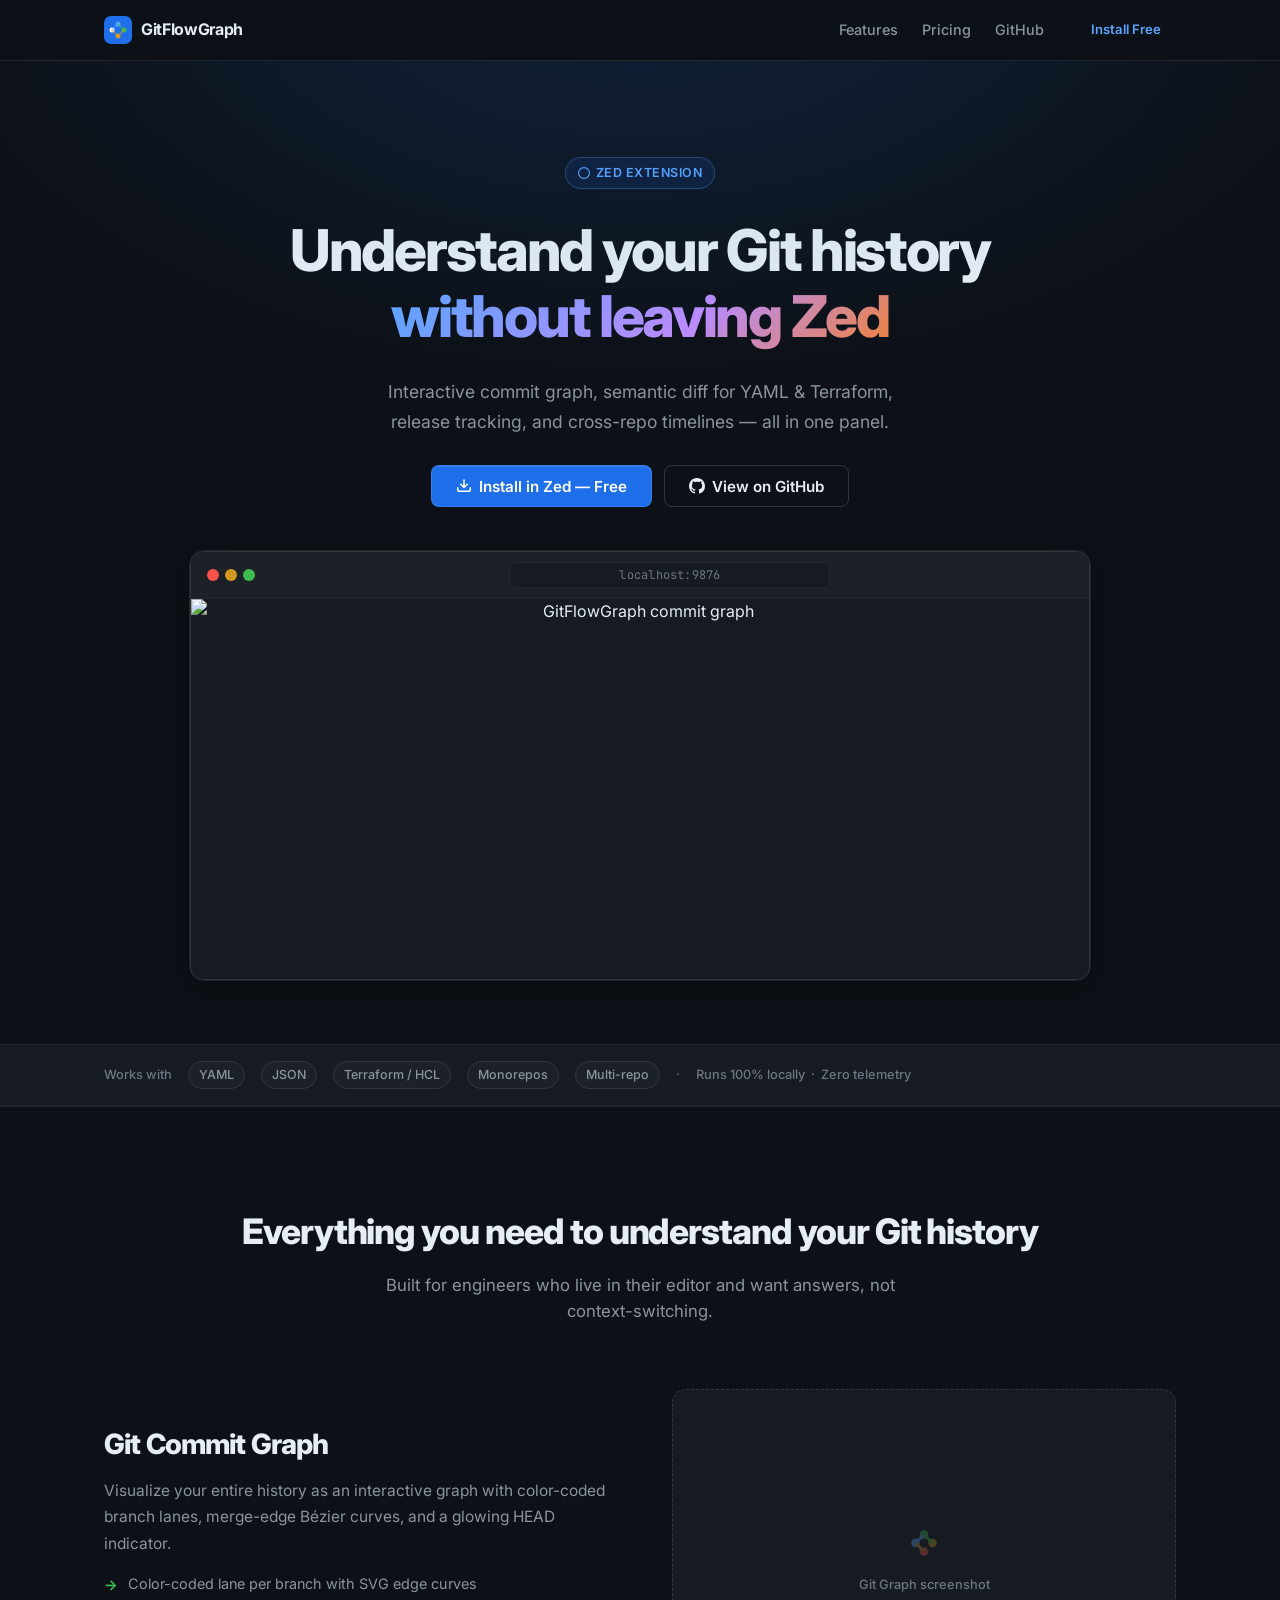
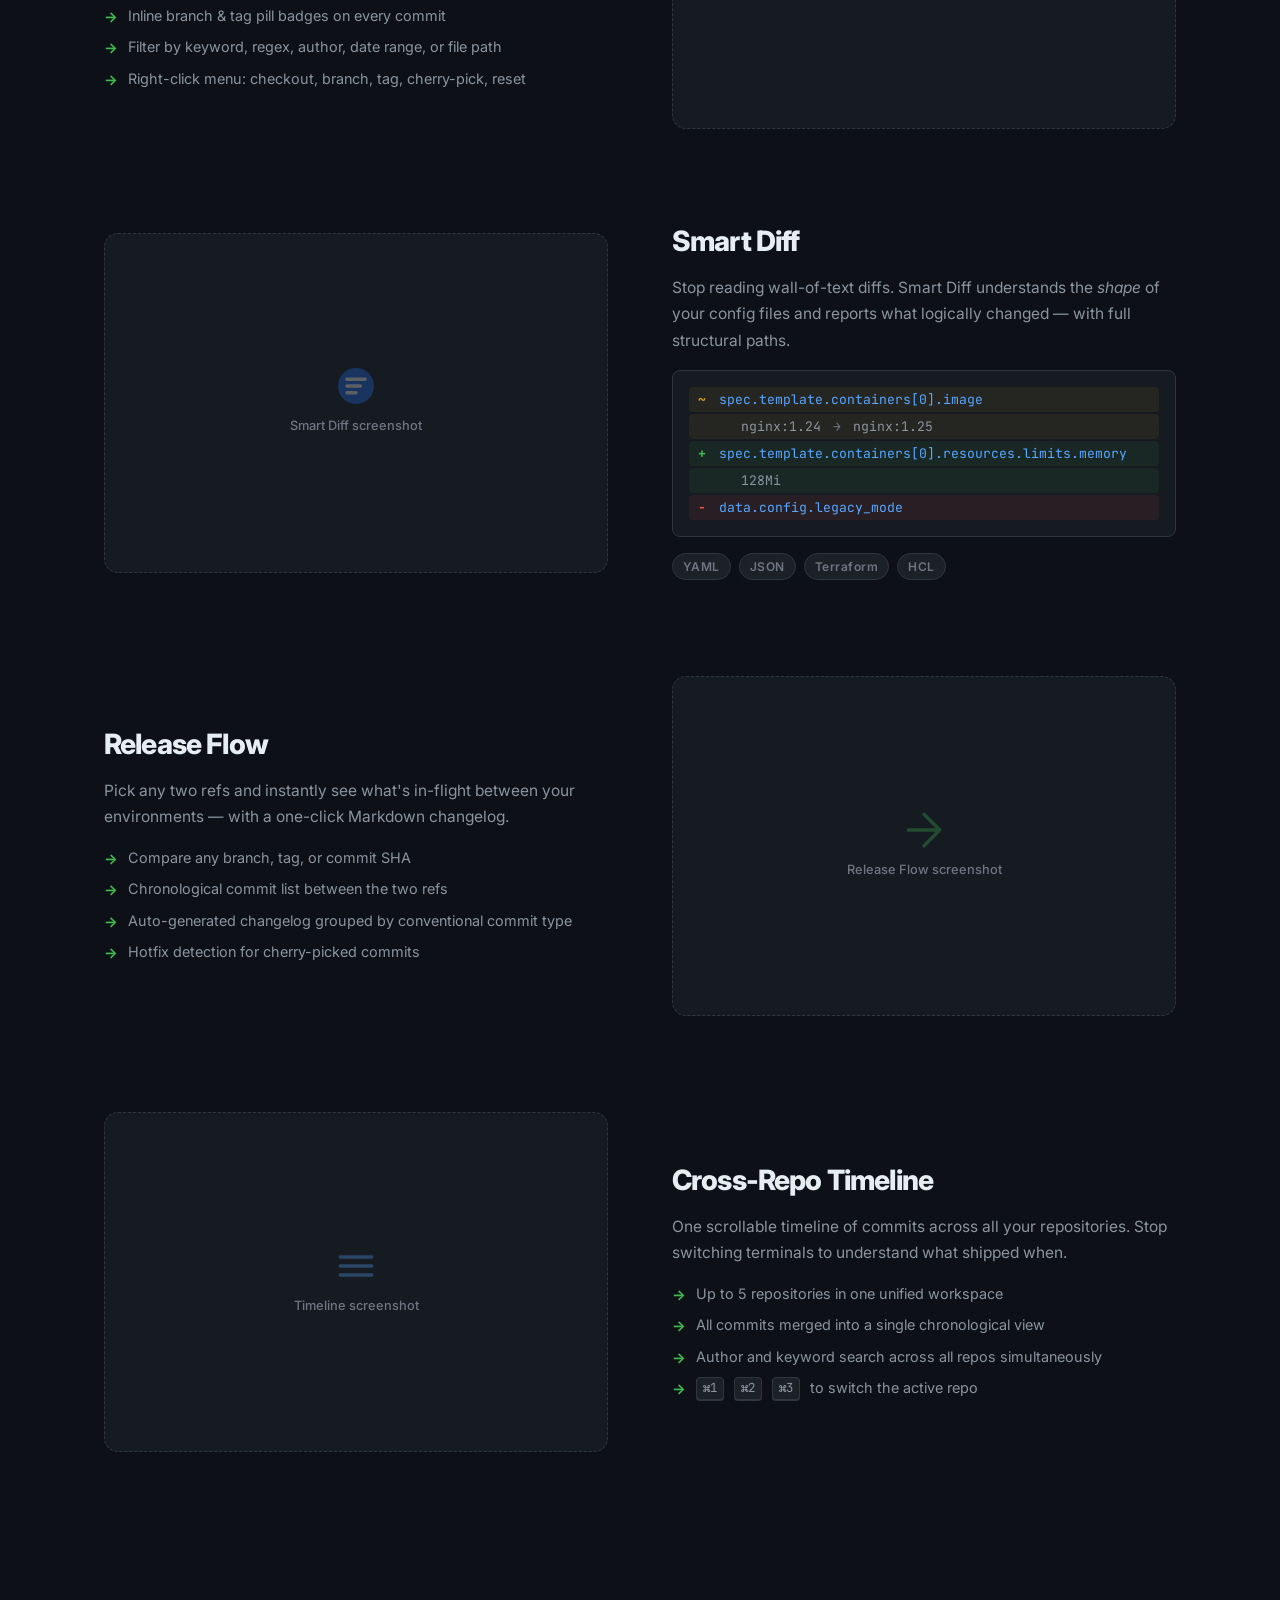
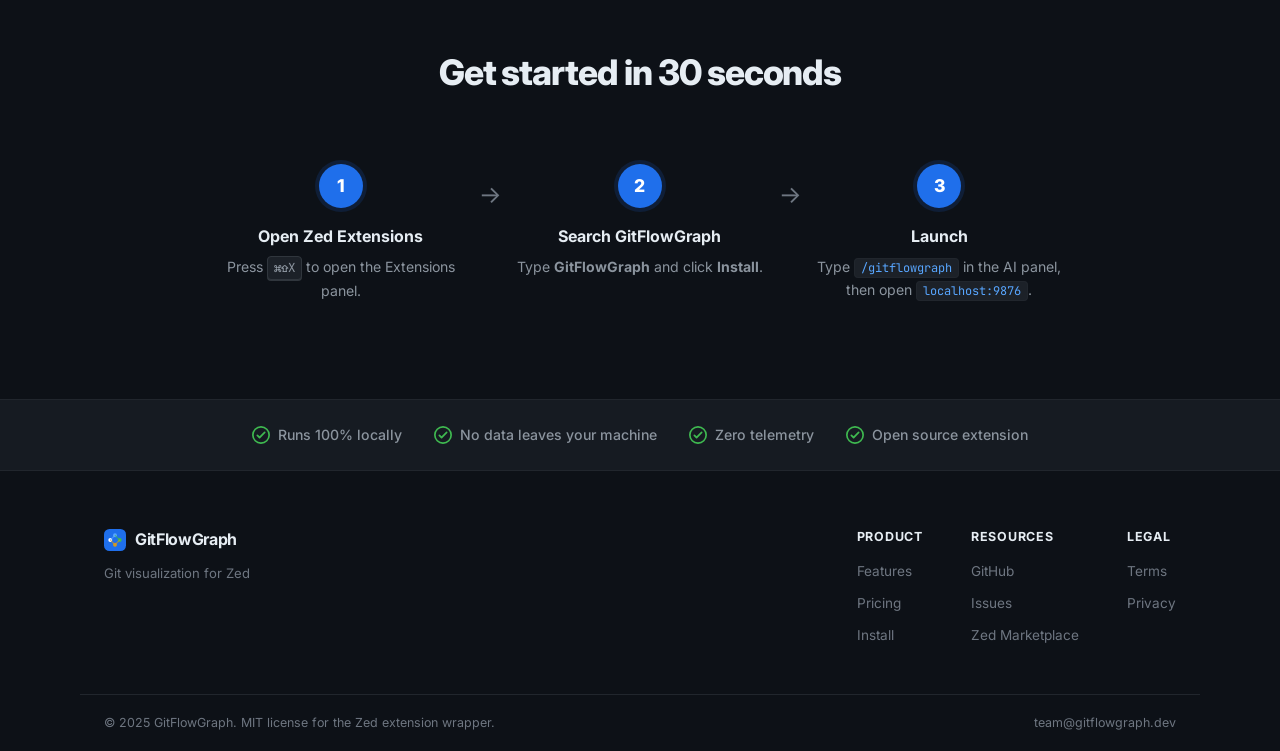
==== docs/index.html @ 9727102a "docs" ====
<!DOCTYPE html>
<html lang="en">
<head>
  <meta charset="UTF-8" />
  <meta name="viewport" content="width=device-width, initial-scale=1.0" />
  <title>GitFlowGraph — Git visualization for Zed</title>
  <meta name="description" content="Interactive Git graph, Smart Diff for YAML/JSON/Terraform, Release Flow, and Cross-Repo Timeline — all inside Zed." />
  <meta property="og:title" content="GitFlowGraph" />
  <meta property="og:description" content="The Git visualization workspace built for Zed." />
  <meta property="og:image" content="assets/og.png" />
  <link rel="icon" href="assets/favicon.svg" type="image/svg+xml" />
  <link rel="preconnect" href="https://fonts.googleapis.com" />
  <link rel="preconnect" href="https://fonts.gstatic.com" crossorigin />
  <link href="https://fonts.googleapis.com/css2?family=Inter:wght@400;500;600;700&family=JetBrains+Mono:wght@400;500&display=swap" rel="stylesheet" />
  <link rel="stylesheet" href="styles.css" />
</head>
<body>

  <!-- ── Nav ────────────────────────────────────────────────────────────── -->
  <header class="nav">
    <div class="nav-inner container">
      <a href="/" class="nav-logo">
        <svg width="28" height="28" viewBox="0 0 28 28" fill="none">
          <rect width="28" height="28" rx="7" fill="#1f6feb"/>
          <circle cx="8"  cy="14" r="2.5" fill="#fff"/>
          <circle cx="14" cy="8"  r="2.5" fill="#58a6ff"/>
          <circle cx="20" cy="14" r="2.5" fill="#3fb950"/>
          <circle cx="14" cy="20" r="2.5" fill="#d29922"/>
          <line x1="8"  y1="14" x2="14" y2="8"  stroke="#58a6ff" stroke-width="1.5" opacity="0.6"/>
          <line x1="14" y1="8"  x2="20" y2="14" stroke="#3fb950" stroke-width="1.5" opacity="0.6"/>
          <line x1="8"  y1="14" x2="14" y2="20" stroke="#d29922" stroke-width="1.5" opacity="0.6"/>
          <line x1="20" y1="14" x2="14" y2="20" stroke="#d29922" stroke-width="1.5" opacity="0.6"/>
        </svg>
        <span>GitFlowGraph</span>
      </a>
      <nav class="nav-links">
        <a href="#features">Features</a>
        <a href="pricing.html">Pricing</a>
        <a href="https://github.com/DevEloLin/GitFlowGraph" target="_blank">GitHub</a>
      </nav>
      <a href="#install" class="btn btn-sm">Install Free</a>
    </div>
  </header>

  <!-- ── Hero ─────────────────────────────────────────────────────────── -->
  <section class="hero">
    <div class="container hero-inner">
      <div class="badge">
        <svg width="12" height="12" viewBox="0 0 16 16" fill="#58a6ff"><path d="M8 0a8 8 0 1 1 0 16A8 8 0 0 1 8 0ZM1.5 8a6.5 6.5 0 1 0 13 0 6.5 6.5 0 0 0-13 0Z"/></svg>
        Zed Extension
      </div>
      <h1>
        Understand your Git history<br/>
        <span class="gradient-text">without leaving Zed</span>
      </h1>
      <p class="hero-sub">
        Interactive commit graph, semantic diff for YAML &amp; Terraform,<br class="br-lg"/>
        release tracking, and cross-repo timelines — all in one panel.
      </p>
      <div class="hero-actions">
        <a href="#install" class="btn btn-primary">
          <svg width="16" height="16" viewBox="0 0 16 16" fill="currentColor"><path d="M2.75 14A1.75 1.75 0 0 1 1 12.25v-2.5a.75.75 0 0 1 1.5 0v2.5c0 .138.112.25.25.25h10.5a.25.25 0 0 0 .25-.25v-2.5a.75.75 0 0 1 1.5 0v2.5A1.75 1.75 0 0 1 13.25 14Z"/><path d="M7.25 7.689V2a.75.75 0 0 1 1.5 0v5.689l1.97-1.97a.749.749 0 1 1 1.06 1.06l-3.25 3.25a.749.749 0 0 1-1.06 0L4.22 6.779a.749.749 0 1 1 1.06-1.06l1.97 1.97Z"/></svg>
          Install in Zed — Free
        </a>
        <a href="https://github.com/DevEloLin/GitFlowGraph" class="btn btn-ghost" target="_blank">
          <svg width="16" height="16" viewBox="0 0 16 16" fill="currentColor"><path d="M8 0C3.58 0 0 3.58 0 8c0 3.54 2.29 6.53 5.47 7.59.4.07.55-.17.55-.38 0-.19-.01-.82-.01-1.49-2.01.37-2.53-.49-2.69-.94-.09-.23-.48-.94-.82-1.13-.28-.15-.68-.52-.01-.53.63-.01 1.08.58 1.23.82.72 1.21 1.87.87 2.33.66.07-.52.28-.87.51-1.07-1.78-.2-3.64-.89-3.64-3.95 0-.87.31-1.59.82-2.15-.08-.2-.36-1.02.08-2.12 0 0 .67-.21 2.2.82.64-.18 1.32-.27 2-.27.68 0 1.36.09 2 .27 1.53-1.04 2.2-.82 2.2-.82.44 1.1.16 1.92.08 2.12.51.56.82 1.27.82 2.15 0 3.07-1.87 3.75-3.65 3.95.29.25.54.73.54 1.48 0 1.07-.01 1.93-.01 2.2 0 .21.15.46.55.38A8.013 8.013 0 0 0 16 8c0-4.42-3.58-8-8-8Z"/></svg>
          View on GitHub
        </a>
      </div>
      <div class="hero-screenshot">
        <div class="screenshot-chrome">
          <div class="chrome-dots"><span></span><span></span><span></span></div>
          <div class="chrome-bar"><span class="chrome-url">localhost:9876</span></div>
        </div>
        <img src="assets/screenshot-graph.png" alt="GitFlowGraph commit graph" class="screenshot-img" />
      </div>
    </div>
  </section>

  <!-- ── Strip ─────────────────────────────────────────────────────────── -->
  <div class="strip">
    <div class="container strip-inner">
      <span class="strip-label">Works with</span>
      <span class="pill">YAML</span>
      <span class="pill">JSON</span>
      <span class="pill">Terraform / HCL</span>
      <span class="pill">Monorepos</span>
      <span class="pill">Multi-repo</span>
      <span class="sep">·</span>
      <span class="strip-label">Runs 100% locally &nbsp;·&nbsp; Zero telemetry</span>
    </div>
  </div>

  <!-- ── Features ──────────────────────────────────────────────────────── -->
  <section class="features" id="features">
    <div class="container">
      <div class="section-header">
        <h2>Everything you need to understand your Git history</h2>
        <p>Built for engineers who live in their editor and want answers, not context-switching.</p>
      </div>

      <!-- Git Graph -->
      <div class="feature-block">
        <div class="feature-text">
          <h3>Git Commit Graph</h3>
          <p>Visualize your entire history as an interactive graph with color-coded branch lanes, merge-edge Bézier curves, and a glowing HEAD indicator.</p>
          <ul class="feature-list">
            <li>Color-coded lane per branch with SVG edge curves</li>
            <li>Inline branch &amp; tag pill badges on every commit</li>
            <li>Filter by keyword, regex, author, date range, or file path</li>
            <li>Right-click menu: checkout, branch, tag, cherry-pick, reset</li>
          </ul>
        </div>
        <div class="feature-visual placeholder">
          <img src="assets/screenshot-graph-detail.png" alt="Git Graph" onerror="this.style.display='none'" />
          <div class="placeholder-inner">
            <svg width="40" height="40" viewBox="0 0 28 28" fill="none" opacity="0.3">
              <circle cx="8"  cy="14" r="3" fill="#58a6ff"/>
              <circle cx="14" cy="8"  r="3" fill="#3fb950"/>
              <circle cx="20" cy="14" r="3" fill="#d29922"/>
              <circle cx="14" cy="20" r="3" fill="#f85149"/>
              <line x1="8" y1="14" x2="14" y2="8"  stroke="#58a6ff" stroke-width="2"/>
              <line x1="14" y1="8" x2="20" y2="14" stroke="#3fb950" stroke-width="2"/>
              <line x1="8" y1="14" x2="14" y2="20" stroke="#d29922" stroke-width="2"/>
            </svg>
            <span>Git Graph screenshot</span>
          </div>
        </div>
      </div>

      <!-- Smart Diff -->
      <div class="feature-block reverse">
        <div class="feature-text">
          <h3>Smart Diff</h3>
          <p>Stop reading wall-of-text diffs. Smart Diff understands the <em>shape</em> of your config files and reports what logically changed — with full structural paths.</p>
          <div class="code-demo">
            <div class="code-line modified"><span class="code-op mod">~</span><span class="code-path">spec.template.containers[0].image</span></div>
            <div class="code-line modified sub"><span class="code-op"></span><span class="code-val">nginx:1.24 <span class="arrow">→</span> nginx:1.25</span></div>
            <div class="code-line added"><span class="code-op add">+</span><span class="code-path">spec.template.containers[0].resources.limits.memory</span></div>
            <div class="code-line added sub"><span class="code-op"></span><span class="code-val">128Mi</span></div>
            <div class="code-line removed"><span class="code-op rem">−</span><span class="code-path">data.config.legacy_mode</span></div>
          </div>
          <div class="format-pills">
            <span>YAML</span><span>JSON</span><span>Terraform</span><span>HCL</span>
          </div>
        </div>
        <div class="feature-visual placeholder">
          <img src="assets/screenshot-smartdiff.png" alt="Smart Diff" onerror="this.style.display='none'" />
          <div class="placeholder-inner">
            <svg width="36" height="36" viewBox="0 0 16 16" fill="none" opacity="0.3">
              <path d="M8 0a8 8 0 1 1 0 16A8 8 0 0 1 8 0Z" fill="#1f6feb"/>
              <path d="M4 5h8M4 8h6M4 11h4" stroke="#fff" stroke-width="1.5" stroke-linecap="round"/>
            </svg>
            <span>Smart Diff screenshot</span>
          </div>
        </div>
      </div>

      <!-- Release Flow -->
      <div class="feature-block">
        <div class="feature-text">
          <h3>Release Flow</h3>
          <p>Pick any two refs and instantly see what's in-flight between your environments — with a one-click Markdown changelog.</p>
          <ul class="feature-list">
            <li>Compare any branch, tag, or commit SHA</li>
            <li>Chronological commit list between the two refs</li>
            <li>Auto-generated changelog grouped by conventional commit type</li>
            <li>Hotfix detection for cherry-picked commits</li>
          </ul>
        </div>
        <div class="feature-visual placeholder">
          <img src="assets/screenshot-release.png" alt="Release Flow" onerror="this.style.display='none'" />
          <div class="placeholder-inner">
            <svg width="36" height="36" viewBox="0 0 16 16" fill="none" opacity="0.3">
              <path d="M1 8h14M8 1l7 7-7 7" stroke="#3fb950" stroke-width="1.5" stroke-linecap="round" stroke-linejoin="round"/>
            </svg>
            <span>Release Flow screenshot</span>
          </div>
        </div>
      </div>

      <!-- Timeline -->
      <div class="feature-block reverse">
        <div class="feature-text">
          <h3>Cross-Repo Timeline</h3>
          <p>One scrollable timeline of commits across all your repositories. Stop switching terminals to understand what shipped when.</p>
          <ul class="feature-list">
            <li>Up to 5 repositories in one unified workspace</li>
            <li>All commits merged into a single chronological view</li>
            <li>Author and keyword search across all repos simultaneously</li>
            <li><kbd>⌘1</kbd> <kbd>⌘2</kbd> <kbd>⌘3</kbd> to switch the active repo</li>
          </ul>
        </div>
        <div class="feature-visual placeholder">
          <img src="assets/screenshot-timeline.png" alt="Cross-Repo Timeline" onerror="this.style.display='none'" />
          <div class="placeholder-inner">
            <svg width="36" height="36" viewBox="0 0 16 16" fill="none" opacity="0.3">
              <path d="M1 4h14M1 8h14M1 12h14" stroke="#58a6ff" stroke-width="1.5" stroke-linecap="round"/>
            </svg>
            <span>Timeline screenshot</span>
          </div>
        </div>
      </div>

    </div>
  </section>

  <!-- ── Install ───────────────────────────────────────────────────────── -->
  <section class="install" id="install">
    <div class="container">
      <div class="section-header">
        <h2>Get started in 30 seconds</h2>
      </div>
      <div class="install-steps">
        <div class="step">
          <div class="step-num">1</div>
          <div class="step-body">
            <h4>Open Zed Extensions</h4>
            <p>Press <kbd>⌘⇧X</kbd> to open the Extensions panel.</p>
          </div>
        </div>
        <div class="step-arrow">→</div>
        <div class="step">
          <div class="step-num">2</div>
          <div class="step-body">
            <h4>Search GitFlowGraph</h4>
            <p>Type <strong>GitFlowGraph</strong> and click <strong>Install</strong>.</p>
          </div>
        </div>
        <div class="step-arrow">→</div>
        <div class="step">
          <div class="step-num">3</div>
          <div class="step-body">
            <h4>Launch</h4>
            <p>Type <code>/gitflowgraph</code> in the AI panel, then open <code>localhost:9876</code>.</p>
          </div>
        </div>
      </div>
    </div>
  </section>

  <!-- ── Privacy ───────────────────────────────────────────────────────── -->
  <div class="privacy-strip">
    <div class="container privacy-inner">
      <div class="privacy-item">
        <svg width="18" height="18" viewBox="0 0 16 16" fill="#3fb950"><path d="M8 0a8 8 0 1 1 0 16A8 8 0 0 1 8 0ZM1.5 8a6.5 6.5 0 1 0 13 0 6.5 6.5 0 0 0-13 0Zm10.28-1.72-4.5 4.5a.75.75 0 0 1-1.06 0l-2-2a.749.749 0 1 1 1.06-1.06l1.47 1.47 3.97-3.97a.749.749 0 1 1 1.06 1.06Z"/></svg>
        Runs 100% locally
      </div>
      <div class="privacy-item">
        <svg width="18" height="18" viewBox="0 0 16 16" fill="#3fb950"><path d="M8 0a8 8 0 1 1 0 16A8 8 0 0 1 8 0ZM1.5 8a6.5 6.5 0 1 0 13 0 6.5 6.5 0 0 0-13 0Zm10.28-1.72-4.5 4.5a.75.75 0 0 1-1.06 0l-2-2a.749.749 0 1 1 1.06-1.06l1.47 1.47 3.97-3.97a.749.749 0 1 1 1.06 1.06Z"/></svg>
        No data leaves your machine
      </div>
      <div class="privacy-item">
        <svg width="18" height="18" viewBox="0 0 16 16" fill="#3fb950"><path d="M8 0a8 8 0 1 1 0 16A8 8 0 0 1 8 0ZM1.5 8a6.5 6.5 0 1 0 13 0 6.5 6.5 0 0 0-13 0Zm10.28-1.72-4.5 4.5a.75.75 0 0 1-1.06 0l-2-2a.749.749 0 1 1 1.06-1.06l1.47 1.47 3.97-3.97a.749.749 0 1 1 1.06 1.06Z"/></svg>
        Zero telemetry
      </div>
      <div class="privacy-item">
        <svg width="18" height="18" viewBox="0 0 16 16" fill="#3fb950"><path d="M8 0a8 8 0 1 1 0 16A8 8 0 0 1 8 0ZM1.5 8a6.5 6.5 0 1 0 13 0 6.5 6.5 0 0 0-13 0Zm10.28-1.72-4.5 4.5a.75.75 0 0 1-1.06 0l-2-2a.749.749 0 1 1 1.06-1.06l1.47 1.47 3.97-3.97a.749.749 0 1 1 1.06 1.06Z"/></svg>
        Open source extension
      </div>
    </div>
  </div>

  <!-- ── Footer ────────────────────────────────────────────────────────── -->
  <footer class="footer">
    <div class="container footer-inner">
      <div class="footer-brand">
        <a href="/" class="nav-logo">
          <svg width="22" height="22" viewBox="0 0 28 28" fill="none">
            <rect width="28" height="28" rx="7" fill="#1f6feb"/>
            <circle cx="8"  cy="14" r="2.5" fill="#fff"/>
            <circle cx="14" cy="8"  r="2.5" fill="#58a6ff"/>
            <circle cx="20" cy="14" r="2.5" fill="#3fb950"/>
            <circle cx="14" cy="20" r="2.5" fill="#d29922"/>
            <line x1="8"  y1="14" x2="14" y2="8"  stroke="#58a6ff" stroke-width="1.5" opacity="0.6"/>
            <line x1="14" y1="8"  x2="20" y2="14" stroke="#3fb950" stroke-width="1.5" opacity="0.6"/>
            <line x1="8"  y1="14" x2="14" y2="20" stroke="#d29922" stroke-width="1.5" opacity="0.6"/>
            <line x1="20" y1="14" x2="14" y2="20" stroke="#d29922" stroke-width="1.5" opacity="0.6"/>
          </svg>
          <span>GitFlowGraph</span>
        </a>
        <p>Git visualization for Zed</p>
      </div>
      <div class="footer-links">
        <div class="footer-col">
          <h5>Product</h5>
          <a href="#features">Features</a>
          <a href="pricing.html">Pricing</a>
          <a href="#install">Install</a>
        </div>
        <div class="footer-col">
          <h5>Resources</h5>
          <a href="https://github.com/DevEloLin/GitFlowGraph" target="_blank">GitHub</a>
          <a href="https://github.com/DevEloLin/GitFlowGraph/issues" target="_blank">Issues</a>
          <a href="https://zed.dev/extensions?q=gitflowgraph" target="_blank">Zed Marketplace</a>
        </div>
        <div class="footer-col">
          <h5>Legal</h5>
          <a href="/terms">Terms</a>
          <a href="/privacy">Privacy</a>
        </div>
      </div>
    </div>
    <div class="footer-bottom">
      <div class="container footer-bottom-inner">
        <span>© 2025 GitFlowGraph. MIT license for the Zed extension wrapper.</span>
        <span>team@gitflowgraph.dev</span>
      </div>
    </div>
  </footer>

</body>
</html>
---- docs/styles.css ----
/* ── Reset & Tokens ──────────────────────────────────────────────────────── */
*, *::before, *::after { box-sizing: border-box; margin: 0; padding: 0; }

:root {
  --bg:        #0d1117;
  --bg-2:      #161b22;
  --bg-3:      #1c2128;
  --border:    #21262d;
  --border-2:  #30363d;

  --text:      #e6edf3;
  --text-2:    #8b949e;
  --text-3:    #6e7681;

  --blue:      #58a6ff;
  --blue-dark: #1f6feb;
  --blue-bg:   rgba(31, 111, 235, 0.12);
  --green:     #3fb950;
  --green-bg:  rgba(63, 185, 80, 0.12);
  --yellow:    #d29922;
  --yellow-bg: rgba(210, 153, 34, 0.12);
  --red:       #f85149;
  --purple:    #bc8cff;

  --radius:    8px;
  --radius-lg: 14px;
  --shadow:    0 0 0 1px var(--border), 0 8px 32px rgba(0,0,0,.4);
  --shadow-sm: 0 0 0 1px var(--border);

  --font-sans: 'Inter', system-ui, -apple-system, sans-serif;
  --font-mono: 'JetBrains Mono', 'Fira Code', monospace;
}

html { scroll-behavior: smooth; font-size: 16px; }

body {
  font-family: var(--font-sans);
  background: var(--bg);
  color: var(--text);
  line-height: 1.6;
  -webkit-font-smoothing: antialiased;
}

a { color: var(--blue); text-decoration: none; }
a:hover { text-decoration: underline; }

img { display: block; max-width: 100%; }

/* ── Layout ──────────────────────────────────────────────────────────────── */
.container {
  width: 100%;
  max-width: 1120px;
  margin: 0 auto;
  padding: 0 24px;
}

/* ── Buttons ─────────────────────────────────────────────────────────────── */
.btn {
  display: inline-flex;
  align-items: center;
  gap: 7px;
  padding: 10px 20px;
  border-radius: var(--radius);
  font-family: var(--font-sans);
  font-size: 0.9rem;
  font-weight: 600;
  line-height: 1;
  cursor: pointer;
  border: 1px solid transparent;
  transition: opacity 0.15s, background 0.15s, border-color 0.15s, box-shadow 0.15s;
  white-space: nowrap;
  text-decoration: none;
}
.btn:hover { text-decoration: none; opacity: 0.88; }

.btn-sm { padding: 7px 14px; font-size: 0.82rem; }

.btn-primary {
  background: var(--blue-dark);
  color: #fff;
  border-color: rgba(255,255,255,0.1);
  box-shadow: 0 1px 0 rgba(255,255,255,.08) inset;
}
.btn-primary:hover { background: #2176c7; opacity: 1; }

.btn-ghost {
  background: transparent;
  color: var(--text);
  border-color: var(--border-2);
}
.btn-ghost:hover { background: var(--bg-2); opacity: 1; }

.btn-outline {
  background: transparent;
  color: var(--text);
  border-color: var(--border-2);
}
.btn-outline:hover { background: var(--bg-2); border-color: var(--blue); color: var(--blue); opacity: 1; }

.w-full { width: 100%; justify-content: center; }

/* ── Nav ─────────────────────────────────────────────────────────────────── */
.nav {
  position: sticky;
  top: 0;
  z-index: 100;
  background: rgba(13, 17, 23, 0.85);
  backdrop-filter: blur(16px) saturate(180%);
  -webkit-backdrop-filter: blur(16px) saturate(180%);
  border-bottom: 1px solid var(--border);
}

.nav-inner {
  display: flex;
  align-items: center;
  gap: 32px;
  height: 60px;
}

.nav-logo {
  display: flex;
  align-items: center;
  gap: 9px;
  color: var(--text);
  font-weight: 700;
  font-size: 1rem;
  letter-spacing: -0.02em;
  flex-shrink: 0;
  text-decoration: none;
}
.nav-logo svg { flex-shrink: 0; }
.nav-logo:hover { opacity: 0.85; text-decoration: none; }

.nav-links {
  display: flex;
  align-items: center;
  gap: 24px;
  margin-left: auto;
}
.nav-links a {
  color: var(--text-2);
  font-size: 0.9rem;
  font-weight: 500;
  transition: color 0.15s;
  text-decoration: none;
}
.nav-links a:hover { color: var(--text); text-decoration: none; }

/* ── Hero ────────────────────────────────────────────────────────────────── */
.hero {
  padding: 96px 0 64px;
  overflow: hidden;
  position: relative;
}
.hero::before {
  content: '';
  position: absolute;
  inset: 0;
  background: radial-gradient(ellipse 80% 60% at 50% -10%, rgba(31,111,235,.18) 0%, transparent 70%);
  pointer-events: none;
}

.hero-inner {
  display: flex;
  flex-direction: column;
  align-items: center;
  text-align: center;
  gap: 28px;
}

.badge {
  display: inline-flex;
  align-items: center;
  gap: 6px;
  background: var(--blue-bg);
  border: 1px solid rgba(88, 166, 255, 0.3);
  color: var(--blue);
  font-size: 0.78rem;
  font-weight: 600;
  letter-spacing: 0.04em;
  text-transform: uppercase;
  padding: 5px 12px;
  border-radius: 20px;
}

.hero h1 {
  font-size: clamp(2.2rem, 5vw, 3.6rem);
  font-weight: 800;
  line-height: 1.15;
  letter-spacing: -0.04em;
  color: var(--text);
}

.gradient-text {
  background: linear-gradient(135deg, var(--blue) 0%, var(--purple) 60%, #f0833a 100%);
  -webkit-background-clip: text;
  -webkit-text-fill-color: transparent;
  background-clip: text;
}

.hero-sub {
  color: var(--text-2);
  font-size: 1.1rem;
  line-height: 1.7;
  max-width: 560px;
}

.hero-actions {
  display: flex;
  align-items: center;
  gap: 12px;
  flex-wrap: wrap;
  justify-content: center;
}
.hero-actions .btn { padding: 12px 24px; font-size: 0.95rem; }

.br-lg { display: none; }
@media (min-width: 640px) { .br-lg { display: block; } }

/* ── Screenshot chrome mockup ─────────────────────────────────────────────── */
.hero-screenshot {
  width: 100%;
  max-width: 900px;
  border-radius: var(--radius-lg);
  overflow: hidden;
  box-shadow: var(--shadow);
  border: 1px solid var(--border-2);
  margin-top: 16px;
}

.screenshot-chrome {
  background: var(--bg-3);
  border-bottom: 1px solid var(--border);
  padding: 10px 16px;
  display: flex;
  align-items: center;
  gap: 12px;
}

.chrome-dots {
  display: flex;
  align-items: center;
  gap: 6px;
  flex-shrink: 0;
}
.chrome-dots span {
  width: 12px;
  height: 12px;
  border-radius: 50%;
  background: var(--border-2);
}
.chrome-dots span:nth-child(1) { background: #f85149; }
.chrome-dots span:nth-child(2) { background: #d29922; }
.chrome-dots span:nth-child(3) { background: #3fb950; }

.chrome-bar {
  flex: 1;
  background: var(--bg-2);
  border: 1px solid var(--border);
  border-radius: 6px;
  height: 26px;
  display: flex;
  align-items: center;
  justify-content: center;
  max-width: 320px;
  margin: 0 auto;
}
.chrome-url {
  font-family: var(--font-mono);
  font-size: 0.75rem;
  color: var(--text-3);
  letter-spacing: 0.02em;
}

.screenshot-img {
  width: 100%;
  background: var(--bg-2);
  min-height: 380px;
  object-fit: cover;
  object-position: top;
}

/* ── Strip ───────────────────────────────────────────────────────────────── */
.strip {
  background: var(--bg-2);
  border-top: 1px solid var(--border);
  border-bottom: 1px solid var(--border);
  padding: 16px 0;
}
.strip-inner {
  display: flex;
  align-items: center;
  flex-wrap: wrap;
  gap: 10px 16px;
}
.strip-label {
  font-size: 0.8rem;
  font-weight: 500;
  color: var(--text-3);
}
.pill {
  background: var(--bg-3);
  border: 1px solid var(--border-2);
  color: var(--text-2);
  font-size: 0.78rem;
  font-weight: 500;
  padding: 3px 10px;
  border-radius: 20px;
}
.sep {
  color: var(--text-3);
  font-size: 0.8rem;
}

/* ── Section headers ─────────────────────────────────────────────────────── */
.section-header {
  text-align: center;
  margin-bottom: 64px;
}
.section-header h2 {
  font-size: clamp(1.6rem, 3.5vw, 2.2rem);
  font-weight: 800;
  letter-spacing: -0.03em;
  color: var(--text);
  margin-bottom: 12px;
}
.section-header p {
  color: var(--text-2);
  font-size: 1.05rem;
  max-width: 520px;
  margin: 0 auto;
}

/* ── Features ────────────────────────────────────────────────────────────── */
.features {
  padding: 96px 0;
  border-top: 1px solid var(--border);
}

.feature-block {
  display: grid;
  grid-template-columns: 1fr 1fr;
  gap: 64px;
  align-items: center;
  margin-bottom: 96px;
}
.feature-block:last-child { margin-bottom: 0; }
.feature-block.reverse .feature-text { order: 2; }
.feature-block.reverse .feature-visual { order: 1; }

.feature-text {
  display: flex;
  flex-direction: column;
  gap: 16px;
}

.feature-tag {
  display: inline-flex;
  width: fit-content;
  background: var(--blue-bg);
  border: 1px solid rgba(88, 166, 255, 0.25);
  color: var(--blue);
  font-size: 0.72rem;
  font-weight: 700;
  letter-spacing: 0.06em;
  text-transform: uppercase;
  padding: 3px 10px;
  border-radius: 20px;
}
.feature-tag.pro {
  background: var(--yellow-bg);
  border-color: rgba(210, 153, 34, 0.3);
  color: var(--yellow);
}

.feature-text h3 {
  font-size: 1.75rem;
  font-weight: 800;
  letter-spacing: -0.03em;
  color: var(--text);
  line-height: 1.2;
}
.feature-text p {
  color: var(--text-2);
  font-size: 0.97rem;
  line-height: 1.7;
}

.feature-list {
  list-style: none;
  display: flex;
  flex-direction: column;
  gap: 9px;
}
.feature-list li {
  display: flex;
  align-items: flex-start;
  gap: 10px;
  color: var(--text-2);
  font-size: 0.9rem;
  line-height: 1.5;
}
.feature-list li::before {
  content: '→';
  color: var(--green);
  font-weight: 700;
  flex-shrink: 0;
  margin-top: 1px;
}

kbd {
  display: inline-flex;
  align-items: center;
  background: var(--bg-3);
  border: 1px solid var(--border-2);
  border-radius: 4px;
  font-family: var(--font-mono);
  font-size: 0.78rem;
  padding: 1px 6px;
  color: var(--text-2);
  box-shadow: 0 1px 0 var(--border-2);
}
code {
  font-family: var(--font-mono);
  font-size: 0.85em;
  background: var(--bg-3);
  border: 1px solid var(--border);
  border-radius: 4px;
  padding: 1px 6px;
  color: var(--blue);
}

/* ── Code demo ───────────────────────────────────────────────────────────── */
.code-demo {
  background: var(--bg-2);
  border: 1px solid var(--border-2);
  border-radius: var(--radius);
  padding: 16px;
  font-family: var(--font-mono);
  font-size: 0.82rem;
  display: flex;
  flex-direction: column;
  gap: 2px;
  overflow-x: auto;
}

.code-line {
  display: flex;
  align-items: baseline;
  gap: 10px;
  padding: 2px 6px;
  border-radius: 4px;
}
.code-line.modified { background: rgba(210, 153, 34, 0.08); }
.code-line.added    { background: rgba(63, 185, 80, 0.08); }
.code-line.removed  { background: rgba(248, 81, 73, 0.08); }
.code-line.sub      { padding-left: 28px; }

.code-op {
  flex-shrink: 0;
  width: 14px;
  font-weight: 700;
  text-align: center;
}
.code-op.mod { color: var(--yellow); }
.code-op.add { color: var(--green); }
.code-op.rem { color: var(--red); }

.code-path { color: var(--blue); }
.code-val  { color: var(--text-2); }

.arrow { color: var(--text-3); margin: 0 4px; }

/* ── Format pills ─────────────────────────────────────────────────────────── */
.format-pills {
  display: flex;
  gap: 8px;
  flex-wrap: wrap;
}
.format-pills span {
  background: var(--bg-3);
  border: 1px solid var(--border-2);
  color: var(--text-3);
  font-size: 0.75rem;
  font-weight: 600;
  letter-spacing: 0.04em;
  padding: 3px 10px;
  border-radius: 20px;
}

/* ── Feature visual / placeholder ─────────────────────────────────────────── */
.feature-visual {
  border-radius: var(--radius-lg);
  overflow: hidden;
  border: 1px solid var(--border-2);
}
.feature-visual img {
  width: 100%;
  object-fit: cover;
  display: block;
}
.feature-visual.placeholder {
  background: var(--bg-2);
  min-height: 340px;
  display: flex;
  align-items: center;
  justify-content: center;
  position: relative;
  border: 1px dashed var(--border-2);
}
.placeholder-inner {
  display: flex;
  flex-direction: column;
  align-items: center;
  gap: 12px;
  color: var(--text-3);
  font-size: 0.8rem;
  font-weight: 500;
}

/* ── Pricing ─────────────────────────────────────────────────────────────── */
.pricing {
  padding: 96px 0;
  background: var(--bg-2);
  border-top: 1px solid var(--border);
  border-bottom: 1px solid var(--border);
}

.pricing-eyebrow {
  display: inline-flex;
  align-items: center;
  gap: 6px;
  background: var(--blue-bg);
  border: 1px solid rgba(88, 166, 255, 0.3);
  color: var(--blue);
  font-size: 0.72rem;
  font-weight: 700;
  letter-spacing: 0.08em;
  text-transform: uppercase;
  padding: 4px 12px;
  border-radius: 20px;
  margin-bottom: 16px;
}

.plans {
  display: grid;
  grid-template-columns: 1fr 1fr;
  gap: 24px;
  max-width: 840px;
  margin: 0 auto;
}

.plan {
  background: var(--bg);
  border: 1px solid var(--border-2);
  border-radius: var(--radius-lg);
  padding: 32px;
  display: flex;
  flex-direction: column;
  gap: 24px;
  position: relative;
}

.plan-pro {
  border-color: rgba(88, 166, 255, 0.4);
  box-shadow: 0 0 0 1px rgba(88, 166, 255, 0.15), 0 12px 40px rgba(31, 111, 235, 0.12);
}

.plan-badge {
  position: absolute;
  top: -13px;
  left: 50%;
  transform: translateX(-50%);
  background: var(--blue-dark);
  color: #fff;
  font-size: 0.72rem;
  font-weight: 700;
  letter-spacing: 0.05em;
  text-transform: uppercase;
  padding: 3px 14px;
  border-radius: 20px;
  white-space: nowrap;
}

.plan-header {
  display: flex;
  flex-direction: column;
  gap: 8px;
}
.plan-header h3 {
  font-size: 1.25rem;
  font-weight: 800;
  color: var(--text);
}
.plan-price {
  display: flex;
  align-items: baseline;
  gap: 4px;
}
.price-num {
  font-size: 2.4rem;
  font-weight: 800;
  color: var(--text);
  letter-spacing: -0.04em;
}
.price-period {
  font-size: 0.9rem;
  color: var(--text-2);
  font-weight: 500;
}
.plan-header p {
  color: var(--text-2);
  font-size: 0.88rem;
}
.plan-annual {
  font-size: 0.82rem;
  color: var(--green);
}
.plan-annual strong { color: var(--green); }

.plan-features {
  list-style: none;
  display: flex;
  flex-direction: column;
  gap: 10px;
  flex: 1;
}
.plan-features li {
  display: flex;
  align-items: flex-start;
  gap: 10px;
  font-size: 0.88rem;
  color: var(--text);
  line-height: 1.5;
}
.plan-features li.dim { color: var(--text-3); }

.check { color: var(--green); font-weight: 700; flex-shrink: 0; }
.cross { color: var(--border-2); font-weight: 700; flex-shrink: 0; }
.muted { color: var(--text-3); font-size: 0.82rem; padding-left: 24px; }

.plan-note {
  text-align: center;
  color: var(--text-3);
  font-size: 0.78rem;
  margin-top: -12px;
}

/* ── Feature comparison table ────────────────────────────────────────────── */
.compare-wrap {
  margin-top: 64px;
}
.compare-title {
  font-size: 1.1rem;
  font-weight: 700;
  color: var(--text);
  margin-bottom: 20px;
  text-align: center;
  letter-spacing: -0.02em;
}

.compare-table {
  width: 100%;
  border-collapse: collapse;
  font-size: 0.875rem;
}
.compare-table th,
.compare-table td {
  padding: 11px 16px;
  text-align: left;
  border-bottom: 1px solid var(--border);
}
.compare-table thead th {
  background: var(--bg-3);
  font-weight: 700;
  font-size: 0.8rem;
  letter-spacing: 0.04em;
  text-transform: uppercase;
  color: var(--text-2);
  position: sticky;
  top: 60px;
}
.compare-table .col-free,
.compare-table .col-pro {
  text-align: center;
  width: 100px;
}
.compare-table .col-pro { color: var(--blue); }

.compare-table tbody tr:hover td { background: rgba(255,255,255,0.025); }

.compare-group td {
  background: var(--bg-3) !important;
  font-weight: 700;
  font-size: 0.75rem;
  letter-spacing: 0.06em;
  text-transform: uppercase;
  color: var(--text-2);
  padding: 8px 16px;
}
.compare-table td:first-child { color: var(--text); }

.ccheck { text-align: center; color: var(--green); font-weight: 700; }
.cdash  { text-align: center; color: var(--border-2); }
.cval   { text-align: center; color: var(--text-2); font-family: var(--font-mono); font-size: 0.82rem; }

/* ── Install ─────────────────────────────────────────────────────────────── */
.install {
  padding: 96px 0;
}

.install-steps {
  display: flex;
  align-items: flex-start;
  gap: 0;
  max-width: 860px;
  margin: 0 auto;
}

.step {
  flex: 1;
  display: flex;
  flex-direction: column;
  align-items: center;
  text-align: center;
  gap: 16px;
}

.step-num {
  width: 44px;
  height: 44px;
  border-radius: 50%;
  background: var(--blue-dark);
  color: #fff;
  font-size: 1.1rem;
  font-weight: 800;
  display: flex;
  align-items: center;
  justify-content: center;
  flex-shrink: 0;
  box-shadow: 0 0 0 4px rgba(31, 111, 235, 0.15);
}

.step-body h4 {
  font-size: 1rem;
  font-weight: 700;
  color: var(--text);
  margin-bottom: 6px;
}
.step-body p {
  color: var(--text-2);
  font-size: 0.88rem;
  line-height: 1.6;
}

.step-arrow {
  color: var(--text-3);
  font-size: 1.5rem;
  padding: 0 8px;
  margin-top: 12px;
  flex-shrink: 0;
}

/* ── Privacy strip ─────────────────────────────────────────────────────────── */
.privacy-strip {
  background: var(--bg-2);
  border-top: 1px solid var(--border);
  border-bottom: 1px solid var(--border);
  padding: 24px 0;
}
.privacy-inner {
  display: flex;
  align-items: center;
  justify-content: center;
  flex-wrap: wrap;
  gap: 32px;
}
.privacy-item {
  display: flex;
  align-items: center;
  gap: 8px;
  color: var(--text-2);
  font-size: 0.88rem;
  font-weight: 500;
}

/* ── Footer ──────────────────────────────────────────────────────────────── */
.footer {
  background: var(--bg);
  padding: 56px 0 0;
}
.footer-inner {
  display: flex;
  gap: 64px;
  padding-bottom: 48px;
  border-bottom: 1px solid var(--border);
}

.footer-brand {
  display: flex;
  flex-direction: column;
  gap: 10px;
  flex-shrink: 0;
}
.footer-brand p {
  color: var(--text-3);
  font-size: 0.82rem;
}

.footer-links {
  display: flex;
  gap: 48px;
  margin-left: auto;
}

.footer-col {
  display: flex;
  flex-direction: column;
  gap: 10px;
}
.footer-col h5 {
  font-size: 0.78rem;
  font-weight: 700;
  letter-spacing: 0.06em;
  text-transform: uppercase;
  color: var(--text);
  margin-bottom: 4px;
}
.footer-col a {
  color: var(--text-3);
  font-size: 0.85rem;
  transition: color 0.15s;
  text-decoration: none;
}
.footer-col a:hover { color: var(--text); text-decoration: none; }

.footer-bottom {
  padding: 18px 0;
}
.footer-bottom-inner {
  display: flex;
  align-items: center;
  justify-content: space-between;
  gap: 16px;
  flex-wrap: wrap;
}
.footer-bottom-inner span {
  font-size: 0.78rem;
  color: var(--text-3);
}

/* ── Responsive ──────────────────────────────────────────────────────────── */
@media (max-width: 900px) {
  .feature-block,
  .feature-block.reverse {
    grid-template-columns: 1fr;
    gap: 32px;
  }
  .feature-block.reverse .feature-text,
  .feature-block.reverse .feature-visual {
    order: unset;
  }
  .plans {
    grid-template-columns: 1fr;
    max-width: 460px;
  }
  .footer-inner {
    flex-direction: column;
    gap: 32px;
  }
  .footer-links {
    margin-left: 0;
    gap: 32px;
  }
}

@media (max-width: 640px) {
  .nav-links { display: none; }
  .hero { padding: 64px 0 48px; }
  .hero h1 { font-size: 2rem; }
  .hero-sub { font-size: 0.95rem; }
  .hero-actions .btn { width: 100%; justify-content: center; }
  .hero-actions { flex-direction: column; }
  .features { padding: 64px 0; }
  .pricing { padding: 64px 0; }
  .install { padding: 64px 0; }
  .install-steps { flex-direction: column; align-items: center; gap: 16px; }
  .step-arrow { transform: rotate(90deg); margin: -4px 0; }
  .privacy-inner { gap: 16px 24px; justify-content: flex-start; }
  .section-header { margin-bottom: 40px; }
  .footer-links { flex-wrap: wrap; }
  .footer-bottom-inner { flex-direction: column; align-items: flex-start; gap: 6px; }
  .compare-wrap { overflow-x: auto; }
  .compare-table { min-width: 520px; }
  .compare-table .col-free,
  .compare-table .col-pro { width: 72px; }
}

/* ── Scrollbar ─────────────────────────────────────────────────────────────── */
::-webkit-scrollbar { width: 8px; height: 8px; }
::-webkit-scrollbar-track { background: var(--bg-2); }
::-webkit-scrollbar-thumb { background: var(--border-2); border-radius: 4px; }
::-webkit-scrollbar-thumb:hover { background: var(--text-3); }

/* ── Selection ─────────────────────────────────────────────────────────────── */
::selection { background: rgba(88, 166, 255, 0.25); }

/* ── Pricing page — plan cards ──────────────────────────────────────────────── */
.nav-active {
  color: var(--text) !important;
  font-weight: 600;
}

.pricing-grid {
  display: grid;
  grid-template-columns: 1fr 1fr;
  gap: 24px;
  max-width: 860px;
  margin: 0 auto;
}

.plan-card {
  background: var(--bg-2);
  border: 1px solid var(--border-2);
  border-radius: var(--radius-lg);
  padding: 36px 32px 32px;
  display: flex;
  flex-direction: column;
  position: relative;
}

.plan-card.featured {
  border-color: rgba(88, 166, 255, 0.45);
  box-shadow: 0 0 0 1px rgba(88, 166, 255, 0.18), 0 16px 48px rgba(31, 111, 235, 0.14);
}

.plan-badge-top {
  position: absolute;
  top: -13px;
  left: 50%;
  transform: translateX(-50%);
  background: var(--blue);
  color: #fff;
  font-size: 0.7rem;
  font-weight: 700;
  letter-spacing: 0.06em;
  text-transform: uppercase;
  padding: 3px 14px;
  border-radius: 20px;
  white-space: nowrap;
}

.plan-name {
  font-size: 1.05rem;
  font-weight: 700;
  color: var(--text-2);
  text-transform: uppercase;
  letter-spacing: 0.08em;
  margin-bottom: 8px;
}

.price-amount {
  font-size: 2.8rem;
  font-weight: 800;
  color: var(--text);
  letter-spacing: -0.04em;
  line-height: 1;
}

.price-per {
  font-size: 1rem;
  color: var(--text-2);
  font-weight: 500;
  margin-left: 2px;
}

.plan-cycle {
  min-height: 28px;
  display: flex;
  align-items: center;
  margin: 6px 0 4px;
}

.plan-desc {
  color: var(--text-2);
  font-size: 0.88rem;
  margin-bottom: 20px;
  flex: 1;
}

.save-badge {
  background: rgba(63, 185, 80, 0.15);
  color: var(--green);
  font-size: 0.72rem;
  font-weight: 700;
  padding: 1px 7px;
  border-radius: 10px;
}

/* billing toggle */
.toggle-label {
  display: flex;
  align-items: center;
  gap: 8px;
  cursor: pointer;
  font-size: 0.82rem;
  color: var(--text-2);
  user-select: none;
}
.toggle-label input { display: none; }
.toggle-track {
  width: 34px;
  height: 18px;
  background: var(--border-2);
  border-radius: 20px;
  position: relative;
  transition: background 0.2s;
  flex-shrink: 0;
}
.toggle-label input:checked ~ .toggle-track { background: var(--blue); }
.toggle-thumb {
  position: absolute;
  top: 2px;
  left: 2px;
  width: 14px;
  height: 14px;
  background: #fff;
  border-radius: 50%;
  transition: transform 0.2s;
}
.toggle-label input:checked ~ .toggle-track .toggle-thumb { transform: translateX(16px); }

/* ── FAQ ─────────────────────────────────────────────────────────────────────── */
.faq-list {
  display: flex;
  flex-direction: column;
  gap: 0;
  border: 1px solid var(--border);
  border-radius: var(--radius-lg);
  overflow: hidden;
}

.faq-item {
  border-bottom: 1px solid var(--border);
}
.faq-item:last-child { border-bottom: none; }

.faq-item summary {
  padding: 18px 24px;
  font-weight: 600;
  font-size: 0.95rem;
  color: var(--text);
  cursor: pointer;
  list-style: none;
  display: flex;
  align-items: center;
  justify-content: space-between;
  transition: background 0.15s;
}
.faq-item summary::-webkit-details-marker { display: none; }
.faq-item summary::after {
  content: "+";
  font-size: 1.3rem;
  font-weight: 300;
  color: var(--text-2);
  transition: transform 0.2s;
  flex-shrink: 0;
  margin-left: 12px;
}
.faq-item[open] summary::after { transform: rotate(45deg); }
.faq-item summary:hover { background: var(--bg-3); }

.faq-item p {
  padding: 0 24px 20px;
  color: var(--text-2);
  font-size: 0.9rem;
  line-height: 1.7;
  margin: 0;
}
.faq-item p code {
  font-family: var(--font-mono);
  font-size: 0.85em;
  background: var(--bg-3);
  padding: 1px 6px;
  border-radius: 4px;
  color: var(--text);
}

@media (max-width: 640px) {
  .pricing-grid { grid-template-columns: 1fr; }
  .plan-card { padding: 32px 20px 24px; }
}
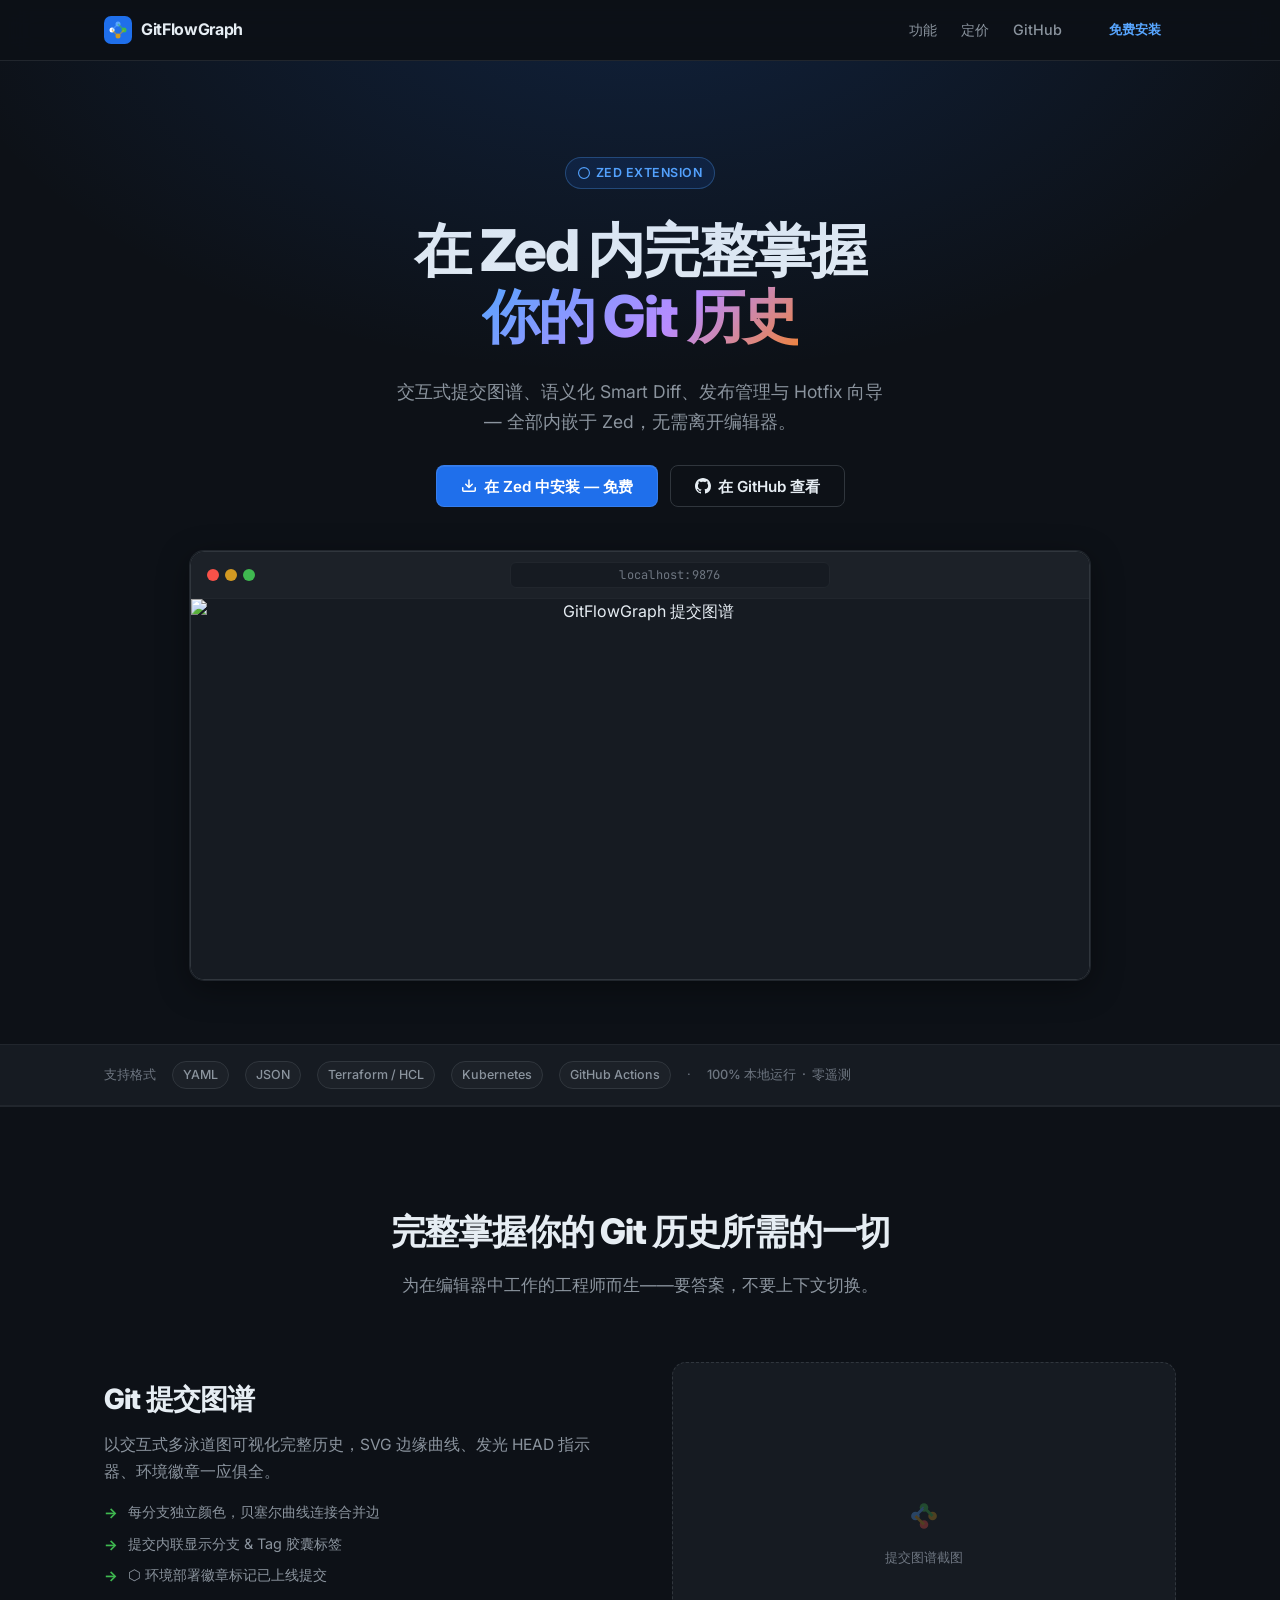
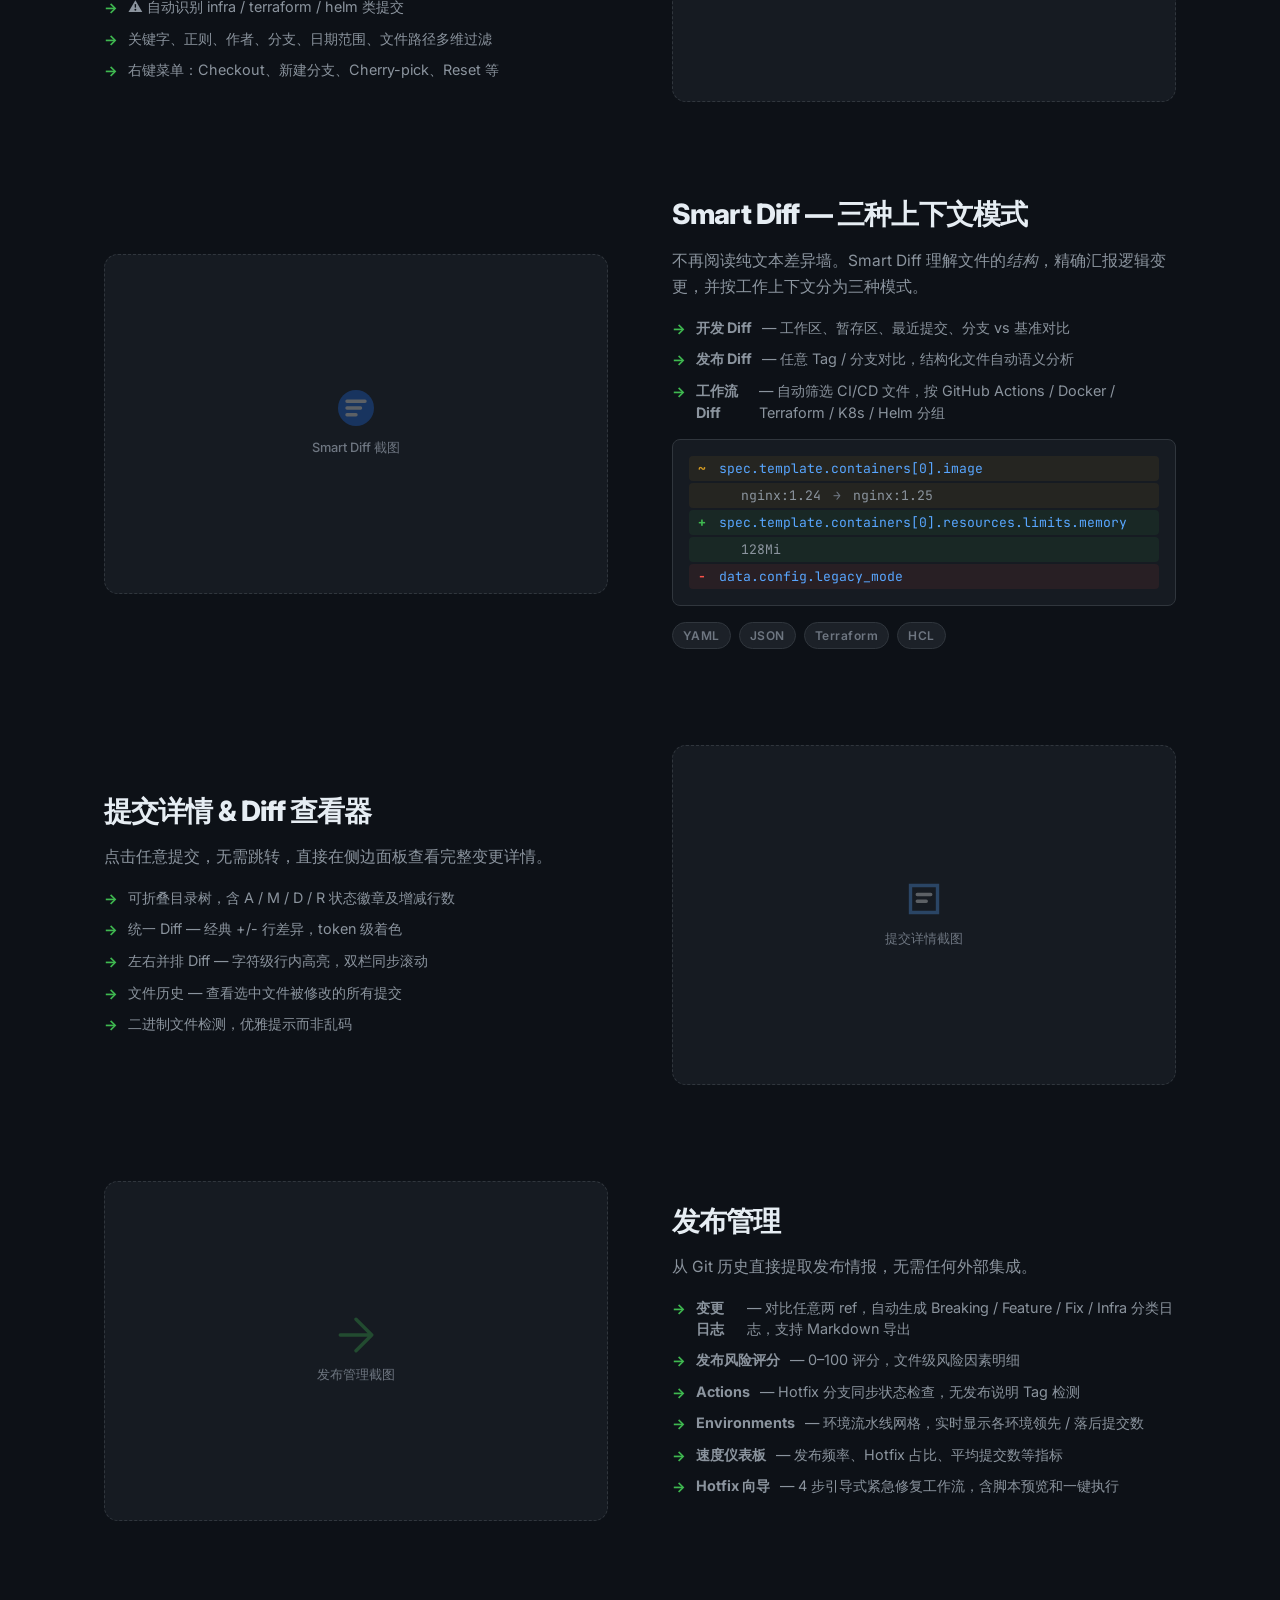
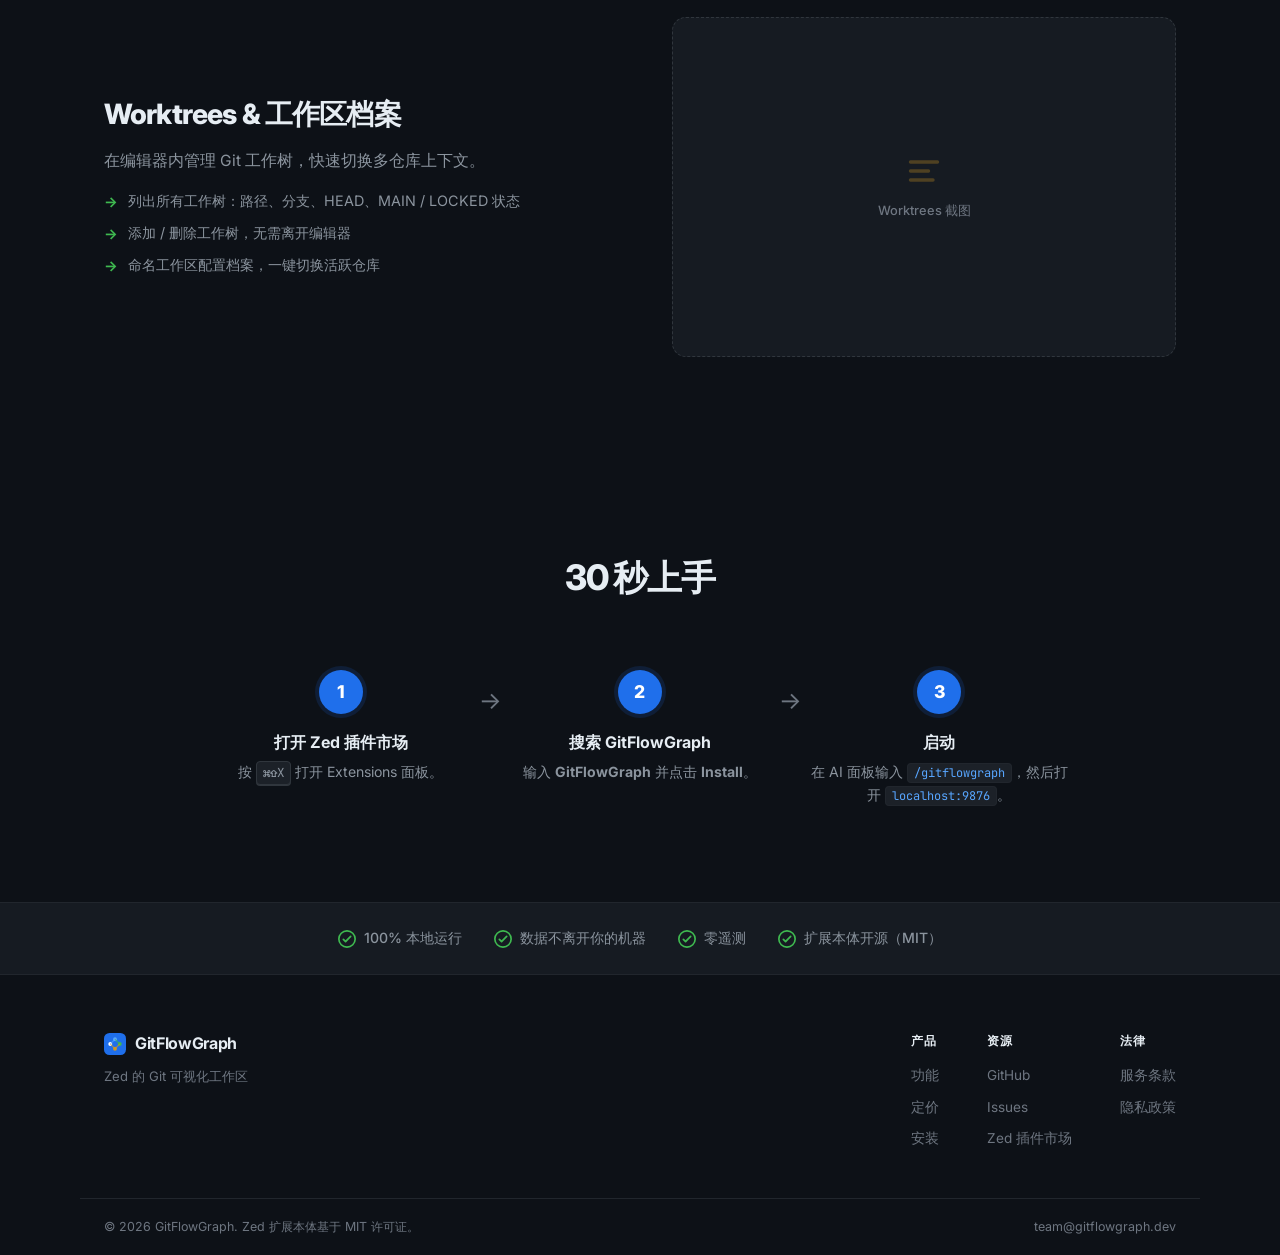
==== commit 55e184d7: "feat: index update" ====
--- a/docs/index.html
+++ b/docs/index.html
@@ -1,12 +1,12 @@
 <!DOCTYPE html>
-<html lang="en">
+<html lang="zh-CN">
 <head>
   <meta charset="UTF-8" />
   <meta name="viewport" content="width=device-width, initial-scale=1.0" />
-  <title>GitFlowGraph — Git visualization for Zed</title>
-  <meta name="description" content="Interactive Git graph, Smart Diff for YAML/JSON/Terraform, Release Flow, and Cross-Repo Timeline — all inside Zed." />
+  <title>GitFlowGraph — Zed 的 Git 可视化工作区</title>
+  <meta name="description" content="交互式提交图谱、Smart Diff（开发 / 发布 / 工作流）、发布管理、Hotfix 向导 — 全部内嵌于 Zed 编辑器。" />
   <meta property="og:title" content="GitFlowGraph" />
-  <meta property="og:description" content="The Git visualization workspace built for Zed." />
+  <meta property="og:description" content="专为 Zed 打造的 Git 可视化工作区。" />
   <meta property="og:image" content="assets/og.png" />
   <link rel="icon" href="assets/favicon.svg" type="image/svg+xml" />
   <link rel="preconnect" href="https://fonts.googleapis.com" />
@@ -34,11 +34,11 @@
         <span>GitFlowGraph</span>
       </a>
       <nav class="nav-links">
-        <a href="#features">Features</a>
-        <a href="pricing.html">Pricing</a>
+        <a href="#features">功能</a>
+        <a href="pricing.html">定价</a>
         <a href="https://github.com/DevEloLin/GitFlowGraph" target="_blank">GitHub</a>
       </nav>
-      <a href="#install" class="btn btn-sm">Install Free</a>
+      <a href="#install" class="btn btn-sm">免费安装</a>
     </div>
   </header>
 
@@ -50,21 +50,21 @@
         Zed Extension
       </div>
       <h1>
-        Understand your Git history<br/>
-        <span class="gradient-text">without leaving Zed</span>
+        在 Zed 内完整掌握<br/>
+        <span class="gradient-text">你的 Git 历史</span>
       </h1>
       <p class="hero-sub">
-        Interactive commit graph, semantic diff for YAML &amp; Terraform,<br class="br-lg"/>
-        release tracking, and cross-repo timelines — all in one panel.
+        交互式提交图谱、语义化 Smart Diff、发布管理与 Hotfix 向导<br class="br-lg"/>
+        — 全部内嵌于 Zed，无需离开编辑器。
       </p>
       <div class="hero-actions">
         <a href="#install" class="btn btn-primary">
           <svg width="16" height="16" viewBox="0 0 16 16" fill="currentColor"><path d="M2.75 14A1.75 1.75 0 0 1 1 12.25v-2.5a.75.75 0 0 1 1.5 0v2.5c0 .138.112.25.25.25h10.5a.25.25 0 0 0 .25-.25v-2.5a.75.75 0 0 1 1.5 0v2.5A1.75 1.75 0 0 1 13.25 14Z"/><path d="M7.25 7.689V2a.75.75 0 0 1 1.5 0v5.689l1.97-1.97a.749.749 0 1 1 1.06 1.06l-3.25 3.25a.749.749 0 0 1-1.06 0L4.22 6.779a.749.749 0 1 1 1.06-1.06l1.97 1.97Z"/></svg>
-          Install in Zed — Free
+          在 Zed 中安装 — 免费
         </a>
         <a href="https://github.com/DevEloLin/GitFlowGraph" class="btn btn-ghost" target="_blank">
           <svg width="16" height="16" viewBox="0 0 16 16" fill="currentColor"><path d="M8 0C3.58 0 0 3.58 0 8c0 3.54 2.29 6.53 5.47 7.59.4.07.55-.17.55-.38 0-.19-.01-.82-.01-1.49-2.01.37-2.53-.49-2.69-.94-.09-.23-.48-.94-.82-1.13-.28-.15-.68-.52-.01-.53.63-.01 1.08.58 1.23.82.72 1.21 1.87.87 2.33.66.07-.52.28-.87.51-1.07-1.78-.2-3.64-.89-3.64-3.95 0-.87.31-1.59.82-2.15-.08-.2-.36-1.02.08-2.12 0 0 .67-.21 2.2.82.64-.18 1.32-.27 2-.27.68 0 1.36.09 2 .27 1.53-1.04 2.2-.82 2.2-.82.44 1.1.16 1.92.08 2.12.51.56.82 1.27.82 2.15 0 3.07-1.87 3.75-3.65 3.95.29.25.54.73.54 1.48 0 1.07-.01 1.93-.01 2.2 0 .21.15.46.55.38A8.013 8.013 0 0 0 16 8c0-4.42-3.58-8-8-8Z"/></svg>
-          View on GitHub
+          在 GitHub 查看
         </a>
       </div>
       <div class="hero-screenshot">
@@ -72,7 +72,7 @@
           <div class="chrome-dots"><span></span><span></span><span></span></div>
           <div class="chrome-bar"><span class="chrome-url">localhost:9876</span></div>
         </div>
-        <img src="assets/screenshot-graph.png" alt="GitFlowGraph commit graph" class="screenshot-img" />
+        <img src="assets/screenshot-graph.png" alt="GitFlowGraph 提交图谱" class="screenshot-img" />
       </div>
     </div>
   </section>
@@ -80,14 +80,14 @@
   <!-- ── Strip ─────────────────────────────────────────────────────────── -->
   <div class="strip">
     <div class="container strip-inner">
-      <span class="strip-label">Works with</span>
+      <span class="strip-label">支持格式</span>
       <span class="pill">YAML</span>
       <span class="pill">JSON</span>
       <span class="pill">Terraform / HCL</span>
-      <span class="pill">Monorepos</span>
-      <span class="pill">Multi-repo</span>
+      <span class="pill">Kubernetes</span>
+      <span class="pill">GitHub Actions</span>
       <span class="sep">·</span>
-      <span class="strip-label">Runs 100% locally &nbsp;·&nbsp; Zero telemetry</span>
+      <span class="strip-label">100% 本地运行 &nbsp;·&nbsp; 零遥测</span>
     </div>
   </div>
 
@@ -95,20 +95,22 @@
   <section class="features" id="features">
     <div class="container">
       <div class="section-header">
-        <h2>Everything you need to understand your Git history</h2>
-        <p>Built for engineers who live in their editor and want answers, not context-switching.</p>
+        <h2>完整掌握你的 Git 历史所需的一切</h2>
+        <p>为在编辑器中工作的工程师而生——要答案，不要上下文切换。</p>
       </div>
 
       <!-- Git Graph -->
       <div class="feature-block">
         <div class="feature-text">
-          <h3>Git Commit Graph</h3>
-          <p>Visualize your entire history as an interactive graph with color-coded branch lanes, merge-edge Bézier curves, and a glowing HEAD indicator.</p>
-          <ul class="feature-list">
-            <li>Color-coded lane per branch with SVG edge curves</li>
-            <li>Inline branch &amp; tag pill badges on every commit</li>
-            <li>Filter by keyword, regex, author, date range, or file path</li>
-            <li>Right-click menu: checkout, branch, tag, cherry-pick, reset</li>
+          <h3>Git 提交图谱</h3>
+          <p>以交互式多泳道图可视化完整历史，SVG 边缘曲线、发光 HEAD 指示器、环境徽章一应俱全。</p>
+          <ul class="feature-list">
+            <li>每分支独立颜色，贝塞尔曲线连接合并边</li>
+            <li>提交内联显示分支 &amp; Tag 胶囊标签</li>
+            <li>⬡ 环境部署徽章标记已上线提交</li>
+            <li>⚠️ 自动识别 infra / terraform / helm 类提交</li>
+            <li>关键字、正则、作者、分支、日期范围、文件路径多维过滤</li>
+            <li>右键菜单：Checkout、新建分支、Cherry-pick、Reset 等</li>
           </ul>
         </div>
         <div class="feature-visual placeholder">
@@ -123,7 +125,7 @@
               <line x1="14" y1="8" x2="20" y2="14" stroke="#3fb950" stroke-width="2"/>
               <line x1="8" y1="14" x2="14" y2="20" stroke="#d29922" stroke-width="2"/>
             </svg>
-            <span>Git Graph screenshot</span>
+            <span>提交图谱截图</span>
           </div>
         </div>
       </div>
@@ -131,8 +133,13 @@
       <!-- Smart Diff -->
       <div class="feature-block reverse">
         <div class="feature-text">
-          <h3>Smart Diff</h3>
-          <p>Stop reading wall-of-text diffs. Smart Diff understands the <em>shape</em> of your config files and reports what logically changed — with full structural paths.</p>
+          <h3>Smart Diff — 三种上下文模式</h3>
+          <p>不再阅读纯文本差异墙。Smart Diff 理解文件的<em>结构</em>，精确汇报逻辑变更，并按工作上下文分为三种模式。</p>
+          <ul class="feature-list">
+            <li><strong>开发 Diff</strong> — 工作区、暂存区、最近提交、分支 vs 基准对比</li>
+            <li><strong>发布 Diff</strong> — 任意 Tag / 分支对比，结构化文件自动语义分析</li>
+            <li><strong>工作流 Diff</strong> — 自动筛选 CI/CD 文件，按 GitHub Actions / Docker / Terraform / K8s / Helm 分组</li>
+          </ul>
           <div class="code-demo">
             <div class="code-line modified"><span class="code-op mod">~</span><span class="code-path">spec.template.containers[0].image</span></div>
             <div class="code-line modified sub"><span class="code-op"></span><span class="code-val">nginx:1.24 <span class="arrow">→</span> nginx:1.25</span></div>
@@ -151,53 +158,79 @@
               <path d="M8 0a8 8 0 1 1 0 16A8 8 0 0 1 8 0Z" fill="#1f6feb"/>
               <path d="M4 5h8M4 8h6M4 11h4" stroke="#fff" stroke-width="1.5" stroke-linecap="round"/>
             </svg>
-            <span>Smart Diff screenshot</span>
-          </div>
-        </div>
-      </div>
-
-      <!-- Release Flow -->
+            <span>Smart Diff 截图</span>
+          </div>
+        </div>
+      </div>
+
+      <!-- Commit Detail -->
       <div class="feature-block">
         <div class="feature-text">
-          <h3>Release Flow</h3>
-          <p>Pick any two refs and instantly see what's in-flight between your environments — with a one-click Markdown changelog.</p>
-          <ul class="feature-list">
-            <li>Compare any branch, tag, or commit SHA</li>
-            <li>Chronological commit list between the two refs</li>
-            <li>Auto-generated changelog grouped by conventional commit type</li>
-            <li>Hotfix detection for cherry-picked commits</li>
-          </ul>
-        </div>
-        <div class="feature-visual placeholder">
-          <img src="assets/screenshot-release.png" alt="Release Flow" onerror="this.style.display='none'" />
+          <h3>提交详情 &amp; Diff 查看器</h3>
+          <p>点击任意提交，无需跳转，直接在侧边面板查看完整变更详情。</p>
+          <ul class="feature-list">
+            <li>可折叠目录树，含 A / M / D / R 状态徽章及增减行数</li>
+            <li>统一 Diff — 经典 +/- 行差异，token 级着色</li>
+            <li>左右并排 Diff — 字符级行内高亮，双栏同步滚动</li>
+            <li>文件历史 — 查看选中文件被修改的所有提交</li>
+            <li>二进制文件检测，优雅提示而非乱码</li>
+          </ul>
+        </div>
+        <div class="feature-visual placeholder">
+          <img src="assets/screenshot-diff.png" alt="提交详情" onerror="this.style.display='none'" />
+          <div class="placeholder-inner">
+            <svg width="36" height="36" viewBox="0 0 16 16" fill="none" opacity="0.3">
+              <path d="M2 2h12v12H2z" stroke="#58a6ff" stroke-width="1.5"/>
+              <path d="M5 6h6M5 9h4" stroke="#fff" stroke-width="1.5" stroke-linecap="round"/>
+            </svg>
+            <span>提交详情截图</span>
+          </div>
+        </div>
+      </div>
+
+      <!-- Release -->
+      <div class="feature-block reverse">
+        <div class="feature-text">
+          <h3>发布管理</h3>
+          <p>从 Git 历史直接提取发布情报，无需任何外部集成。</p>
+          <ul class="feature-list">
+            <li><strong>变更日志</strong> — 对比任意两 ref，自动生成 Breaking / Feature / Fix / Infra 分类日志，支持 Markdown 导出</li>
+            <li><strong>发布风险评分</strong> — 0–100 评分，文件级风险因素明细</li>
+            <li><strong>Actions</strong> — Hotfix 分支同步状态检查，无发布说明 Tag 检测</li>
+            <li><strong>Environments</strong> — 环境流水线网格，实时显示各环境领先 / 落后提交数</li>
+            <li><strong>速度仪表板</strong> — 发布频率、Hotfix 占比、平均提交数等指标</li>
+            <li><strong>Hotfix 向导</strong> — 4 步引导式紧急修复工作流，含脚本预览和一键执行</li>
+          </ul>
+        </div>
+        <div class="feature-visual placeholder">
+          <img src="assets/screenshot-release.png" alt="发布管理" onerror="this.style.display='none'" />
           <div class="placeholder-inner">
             <svg width="36" height="36" viewBox="0 0 16 16" fill="none" opacity="0.3">
               <path d="M1 8h14M8 1l7 7-7 7" stroke="#3fb950" stroke-width="1.5" stroke-linecap="round" stroke-linejoin="round"/>
             </svg>
-            <span>Release Flow screenshot</span>
-          </div>
-        </div>
-      </div>
-
-      <!-- Timeline -->
-      <div class="feature-block reverse">
-        <div class="feature-text">
-          <h3>Cross-Repo Timeline</h3>
-          <p>One scrollable timeline of commits across all your repositories. Stop switching terminals to understand what shipped when.</p>
-          <ul class="feature-list">
-            <li>Up to 5 repositories in one unified workspace</li>
-            <li>All commits merged into a single chronological view</li>
-            <li>Author and keyword search across all repos simultaneously</li>
-            <li><kbd>⌘1</kbd> <kbd>⌘2</kbd> <kbd>⌘3</kbd> to switch the active repo</li>
-          </ul>
-        </div>
-        <div class="feature-visual placeholder">
-          <img src="assets/screenshot-timeline.png" alt="Cross-Repo Timeline" onerror="this.style.display='none'" />
+            <span>发布管理截图</span>
+          </div>
+        </div>
+      </div>
+
+      <!-- Worktrees -->
+      <div class="feature-block">
+        <div class="feature-text">
+          <h3>Worktrees &amp; 工作区档案</h3>
+          <p>在编辑器内管理 Git 工作树，快速切换多仓库上下文。</p>
+          <ul class="feature-list">
+            <li>列出所有工作树：路径、分支、HEAD、MAIN / LOCKED 状态</li>
+            <li>添加 / 删除工作树，无需离开编辑器</li>
+            <li>命名工作区配置档案，一键切换活跃仓库</li>
+          </ul>
+        </div>
+        <div class="feature-visual placeholder">
+          <img src="assets/screenshot-worktrees.png" alt="Worktrees" onerror="this.style.display='none'" />
           <div class="placeholder-inner">
             <svg width="36" height="36" viewBox="0 0 16 16" fill="none" opacity="0.3">
-              <path d="M1 4h14M1 8h14M1 12h14" stroke="#58a6ff" stroke-width="1.5" stroke-linecap="round"/>
-            </svg>
-            <span>Timeline screenshot</span>
+              <path d="M2 4h12M2 8h8M2 12h10" stroke="#d29922" stroke-width="1.5" stroke-linecap="round"/>
+            </svg>
+            <span>Worktrees 截图</span>
           </div>
         </div>
       </div>
@@ -209,30 +242,30 @@
   <section class="install" id="install">
     <div class="container">
       <div class="section-header">
-        <h2>Get started in 30 seconds</h2>
+        <h2>30 秒上手</h2>
       </div>
       <div class="install-steps">
         <div class="step">
           <div class="step-num">1</div>
           <div class="step-body">
-            <h4>Open Zed Extensions</h4>
-            <p>Press <kbd>⌘⇧X</kbd> to open the Extensions panel.</p>
+            <h4>打开 Zed 插件市场</h4>
+            <p>按 <kbd>⌘⇧X</kbd> 打开 Extensions 面板。</p>
           </div>
         </div>
         <div class="step-arrow">→</div>
         <div class="step">
           <div class="step-num">2</div>
           <div class="step-body">
-            <h4>Search GitFlowGraph</h4>
-            <p>Type <strong>GitFlowGraph</strong> and click <strong>Install</strong>.</p>
+            <h4>搜索 GitFlowGraph</h4>
+            <p>输入 <strong>GitFlowGraph</strong> 并点击 <strong>Install</strong>。</p>
           </div>
         </div>
         <div class="step-arrow">→</div>
         <div class="step">
           <div class="step-num">3</div>
           <div class="step-body">
-            <h4>Launch</h4>
-            <p>Type <code>/gitflowgraph</code> in the AI panel, then open <code>localhost:9876</code>.</p>
+            <h4>启动</h4>
+            <p>在 AI 面板输入 <code>/gitflowgraph</code>，然后打开 <code>localhost:9876</code>。</p>
           </div>
         </div>
       </div>
@@ -244,19 +277,19 @@
     <div class="container privacy-inner">
       <div class="privacy-item">
         <svg width="18" height="18" viewBox="0 0 16 16" fill="#3fb950"><path d="M8 0a8 8 0 1 1 0 16A8 8 0 0 1 8 0ZM1.5 8a6.5 6.5 0 1 0 13 0 6.5 6.5 0 0 0-13 0Zm10.28-1.72-4.5 4.5a.75.75 0 0 1-1.06 0l-2-2a.749.749 0 1 1 1.06-1.06l1.47 1.47 3.97-3.97a.749.749 0 1 1 1.06 1.06Z"/></svg>
-        Runs 100% locally
+        100% 本地运行
       </div>
       <div class="privacy-item">
         <svg width="18" height="18" viewBox="0 0 16 16" fill="#3fb950"><path d="M8 0a8 8 0 1 1 0 16A8 8 0 0 1 8 0ZM1.5 8a6.5 6.5 0 1 0 13 0 6.5 6.5 0 0 0-13 0Zm10.28-1.72-4.5 4.5a.75.75 0 0 1-1.06 0l-2-2a.749.749 0 1 1 1.06-1.06l1.47 1.47 3.97-3.97a.749.749 0 1 1 1.06 1.06Z"/></svg>
-        No data leaves your machine
+        数据不离开你的机器
       </div>
       <div class="privacy-item">
         <svg width="18" height="18" viewBox="0 0 16 16" fill="#3fb950"><path d="M8 0a8 8 0 1 1 0 16A8 8 0 0 1 8 0ZM1.5 8a6.5 6.5 0 1 0 13 0 6.5 6.5 0 0 0-13 0Zm10.28-1.72-4.5 4.5a.75.75 0 0 1-1.06 0l-2-2a.749.749 0 1 1 1.06-1.06l1.47 1.47 3.97-3.97a.749.749 0 1 1 1.06 1.06Z"/></svg>
-        Zero telemetry
+        零遥测
       </div>
       <div class="privacy-item">
         <svg width="18" height="18" viewBox="0 0 16 16" fill="#3fb950"><path d="M8 0a8 8 0 1 1 0 16A8 8 0 0 1 8 0ZM1.5 8a6.5 6.5 0 1 0 13 0 6.5 6.5 0 0 0-13 0Zm10.28-1.72-4.5 4.5a.75.75 0 0 1-1.06 0l-2-2a.749.749 0 1 1 1.06-1.06l1.47 1.47 3.97-3.97a.749.749 0 1 1 1.06 1.06Z"/></svg>
-        Open source extension
+        扩展本体开源（MIT）
       </div>
     </div>
   </div>
@@ -279,31 +312,31 @@
           </svg>
           <span>GitFlowGraph</span>
         </a>
-        <p>Git visualization for Zed</p>
+        <p>Zed 的 Git 可视化工作区</p>
       </div>
       <div class="footer-links">
         <div class="footer-col">
-          <h5>Product</h5>
-          <a href="#features">Features</a>
-          <a href="pricing.html">Pricing</a>
-          <a href="#install">Install</a>
+          <h5>产品</h5>
+          <a href="#features">功能</a>
+          <a href="pricing.html">定价</a>
+          <a href="#install">安装</a>
         </div>
         <div class="footer-col">
-          <h5>Resources</h5>
+          <h5>资源</h5>
           <a href="https://github.com/DevEloLin/GitFlowGraph" target="_blank">GitHub</a>
           <a href="https://github.com/DevEloLin/GitFlowGraph/issues" target="_blank">Issues</a>
-          <a href="https://zed.dev/extensions?q=gitflowgraph" target="_blank">Zed Marketplace</a>
+          <a href="https://zed.dev/extensions?q=gitflowgraph" target="_blank">Zed 插件市场</a>
         </div>
         <div class="footer-col">
-          <h5>Legal</h5>
-          <a href="/terms">Terms</a>
-          <a href="/privacy">Privacy</a>
+          <h5>法律</h5>
+          <a href="/terms">服务条款</a>
+          <a href="/privacy">隐私政策</a>
         </div>
       </div>
     </div>
     <div class="footer-bottom">
       <div class="container footer-bottom-inner">
-        <span>© 2025 GitFlowGraph. MIT license for the Zed extension wrapper.</span>
+        <span>© 2026 GitFlowGraph. Zed 扩展本体基于 MIT 许可证。</span>
         <span>team@gitflowgraph.dev</span>
       </div>
     </div>
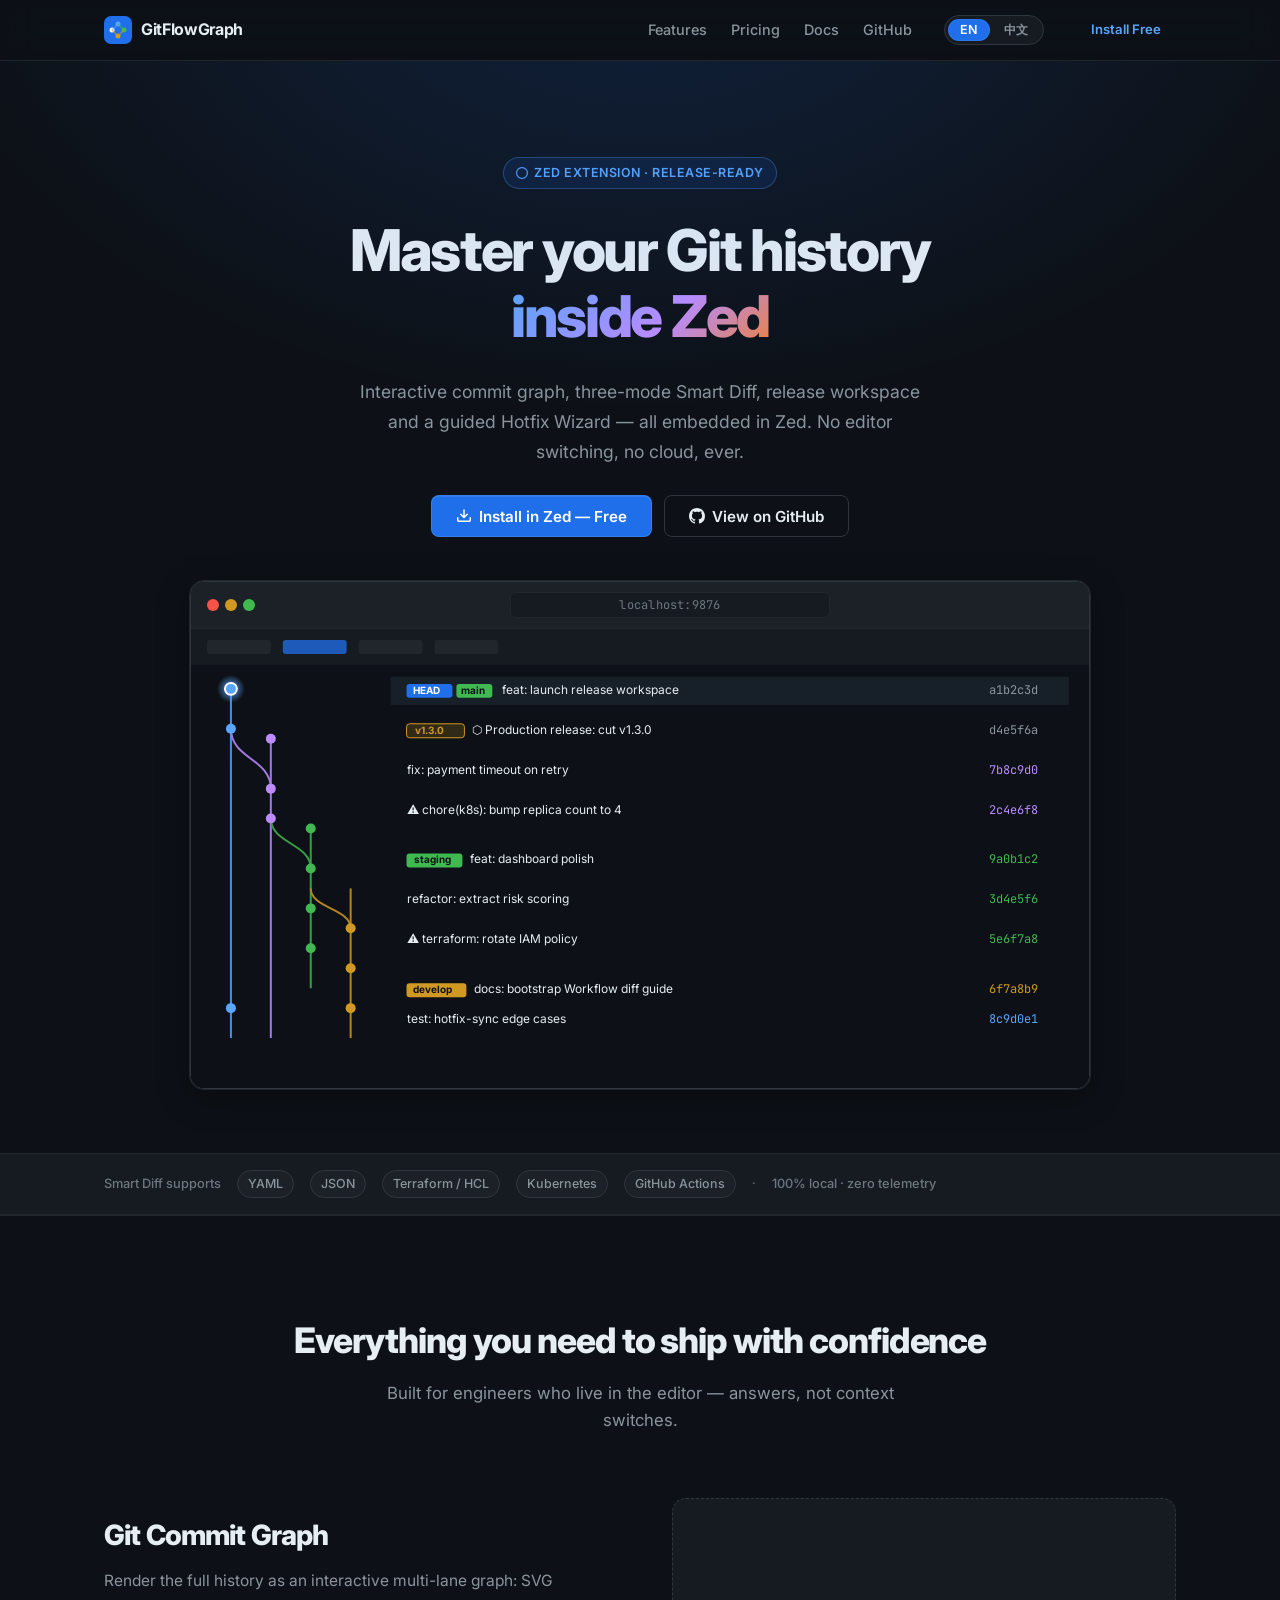
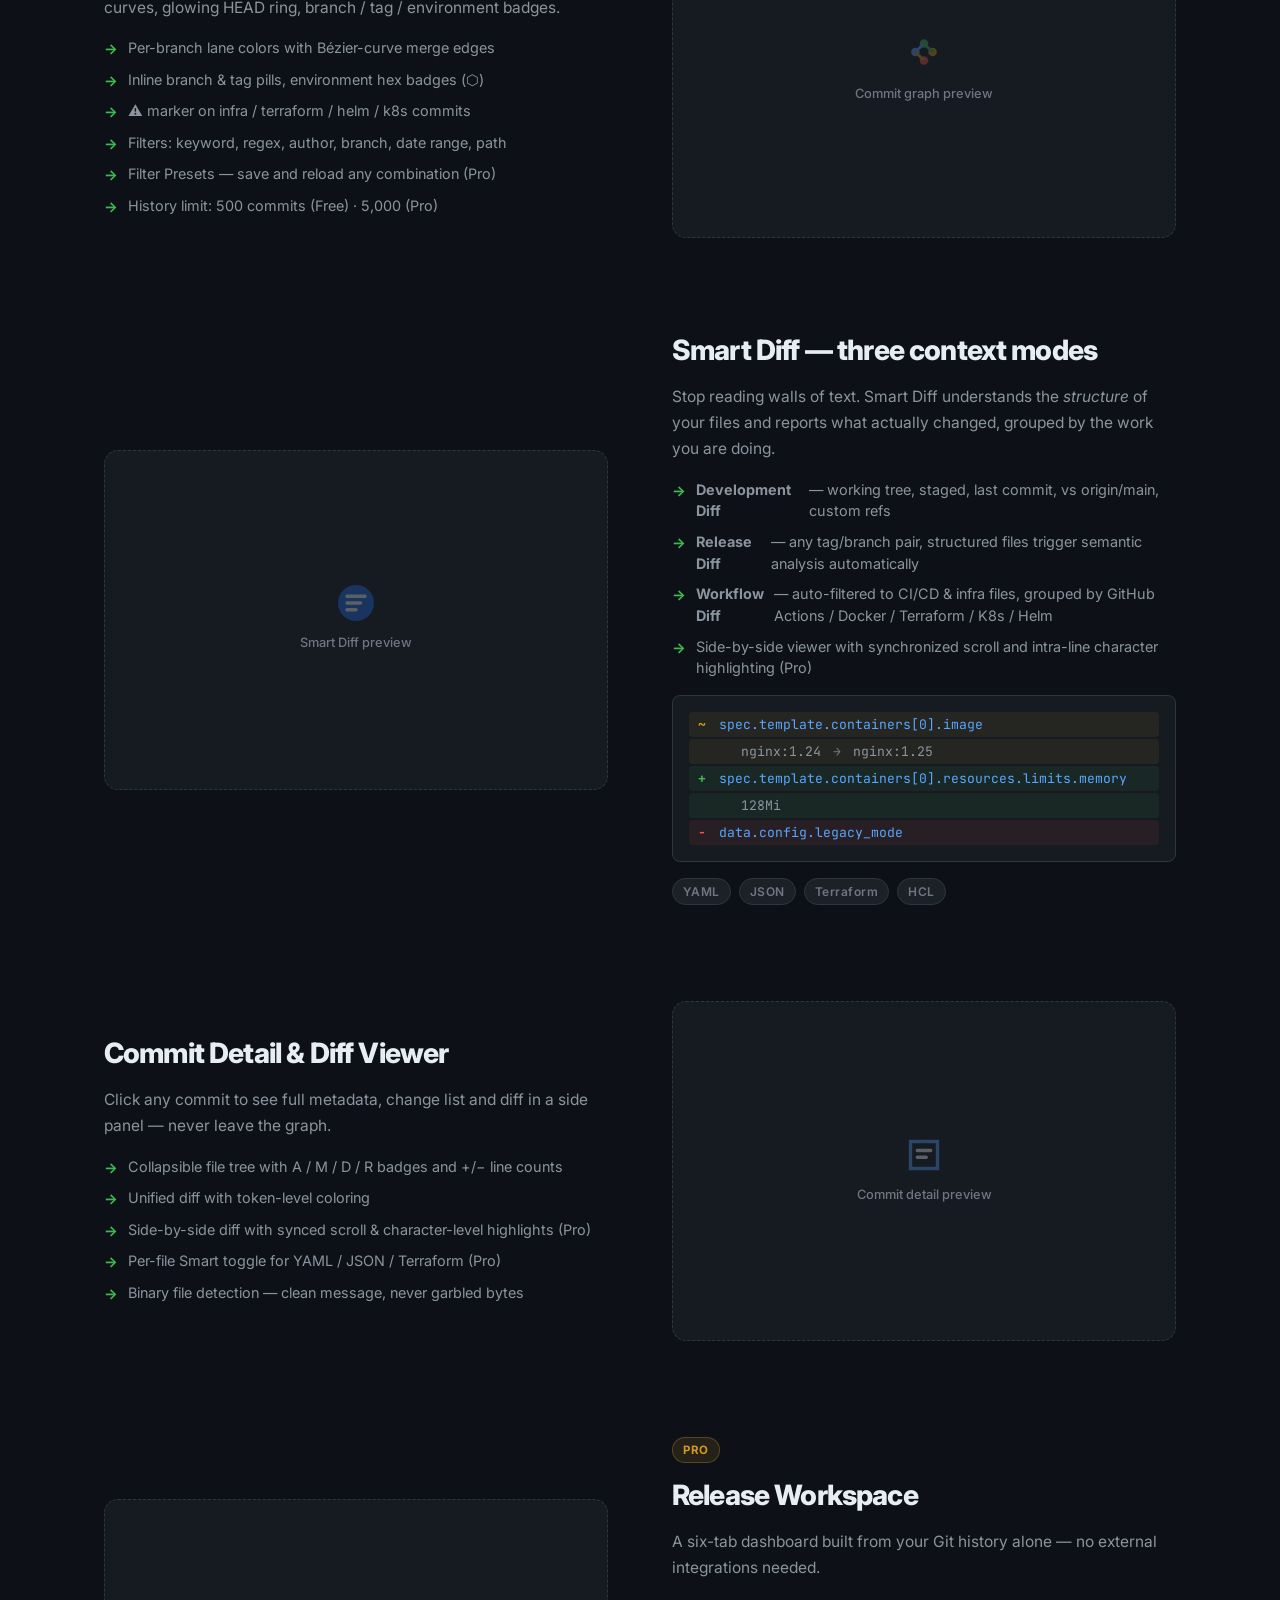
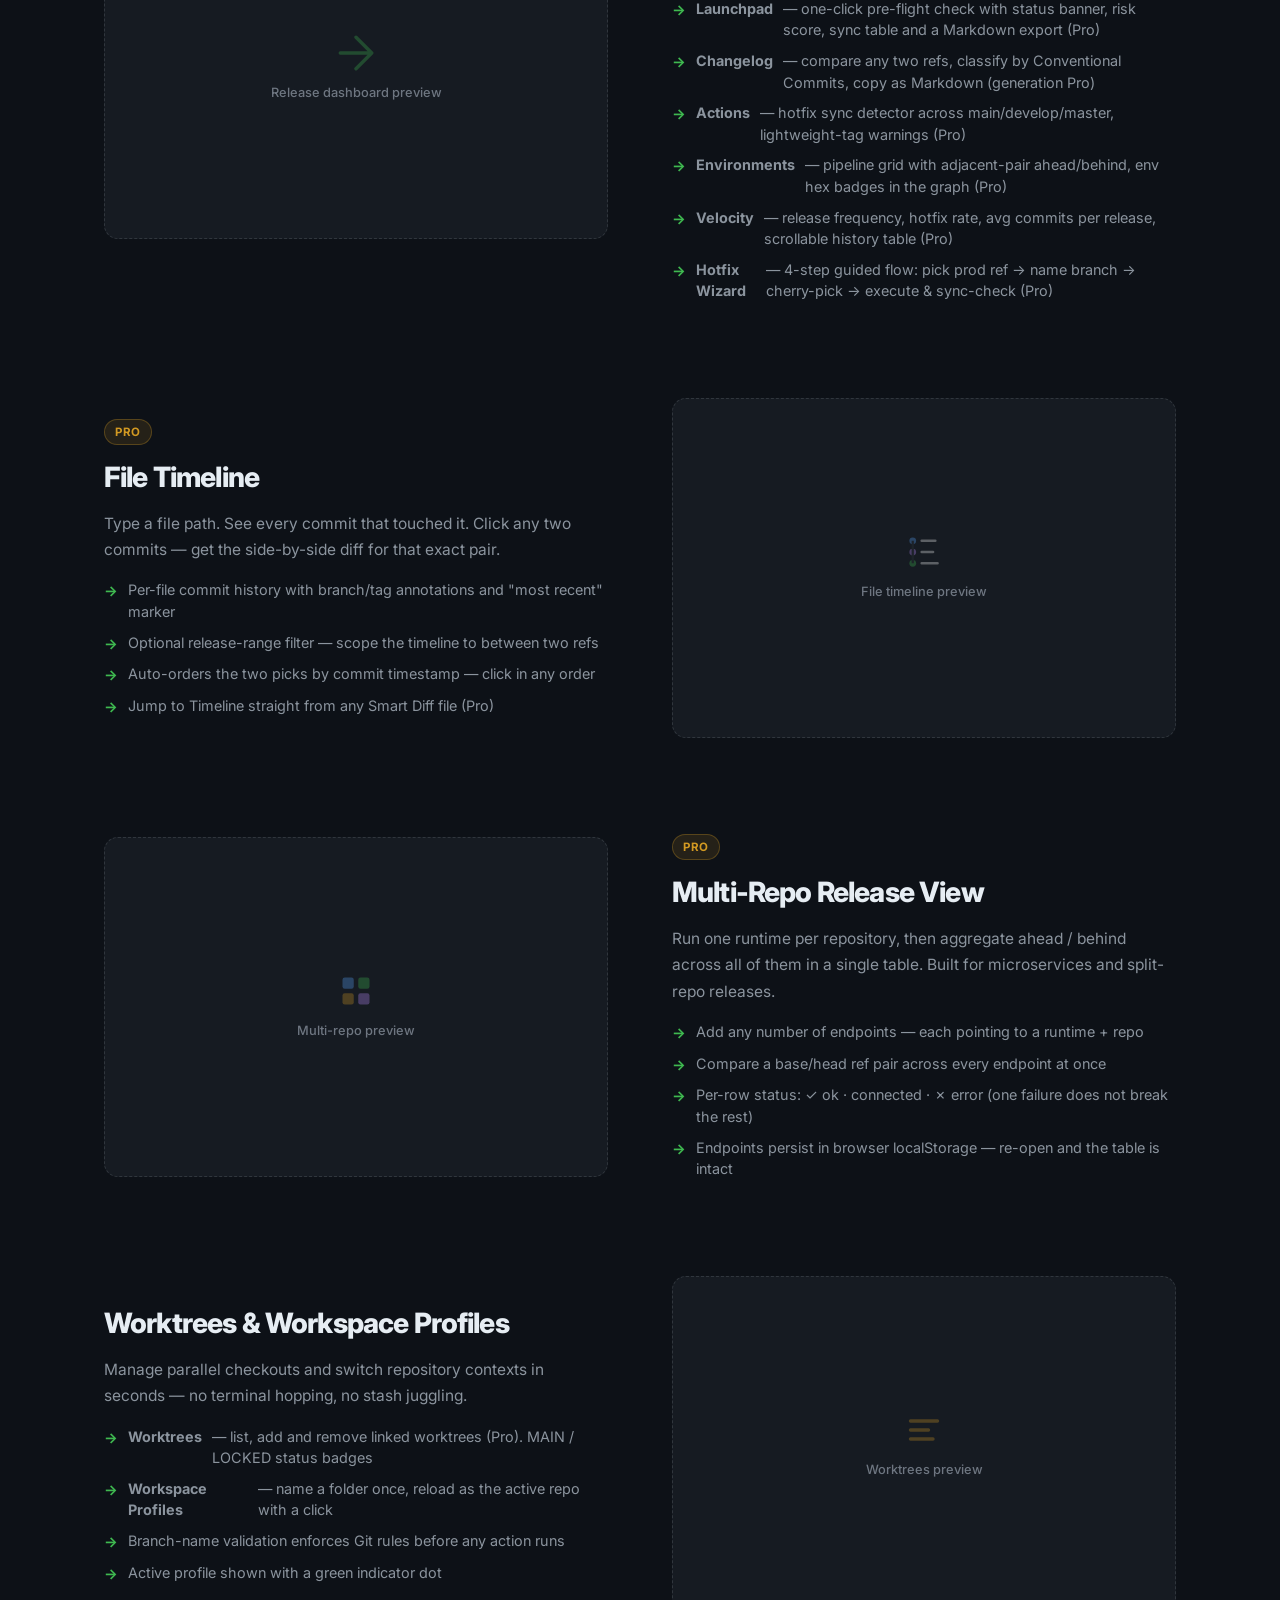
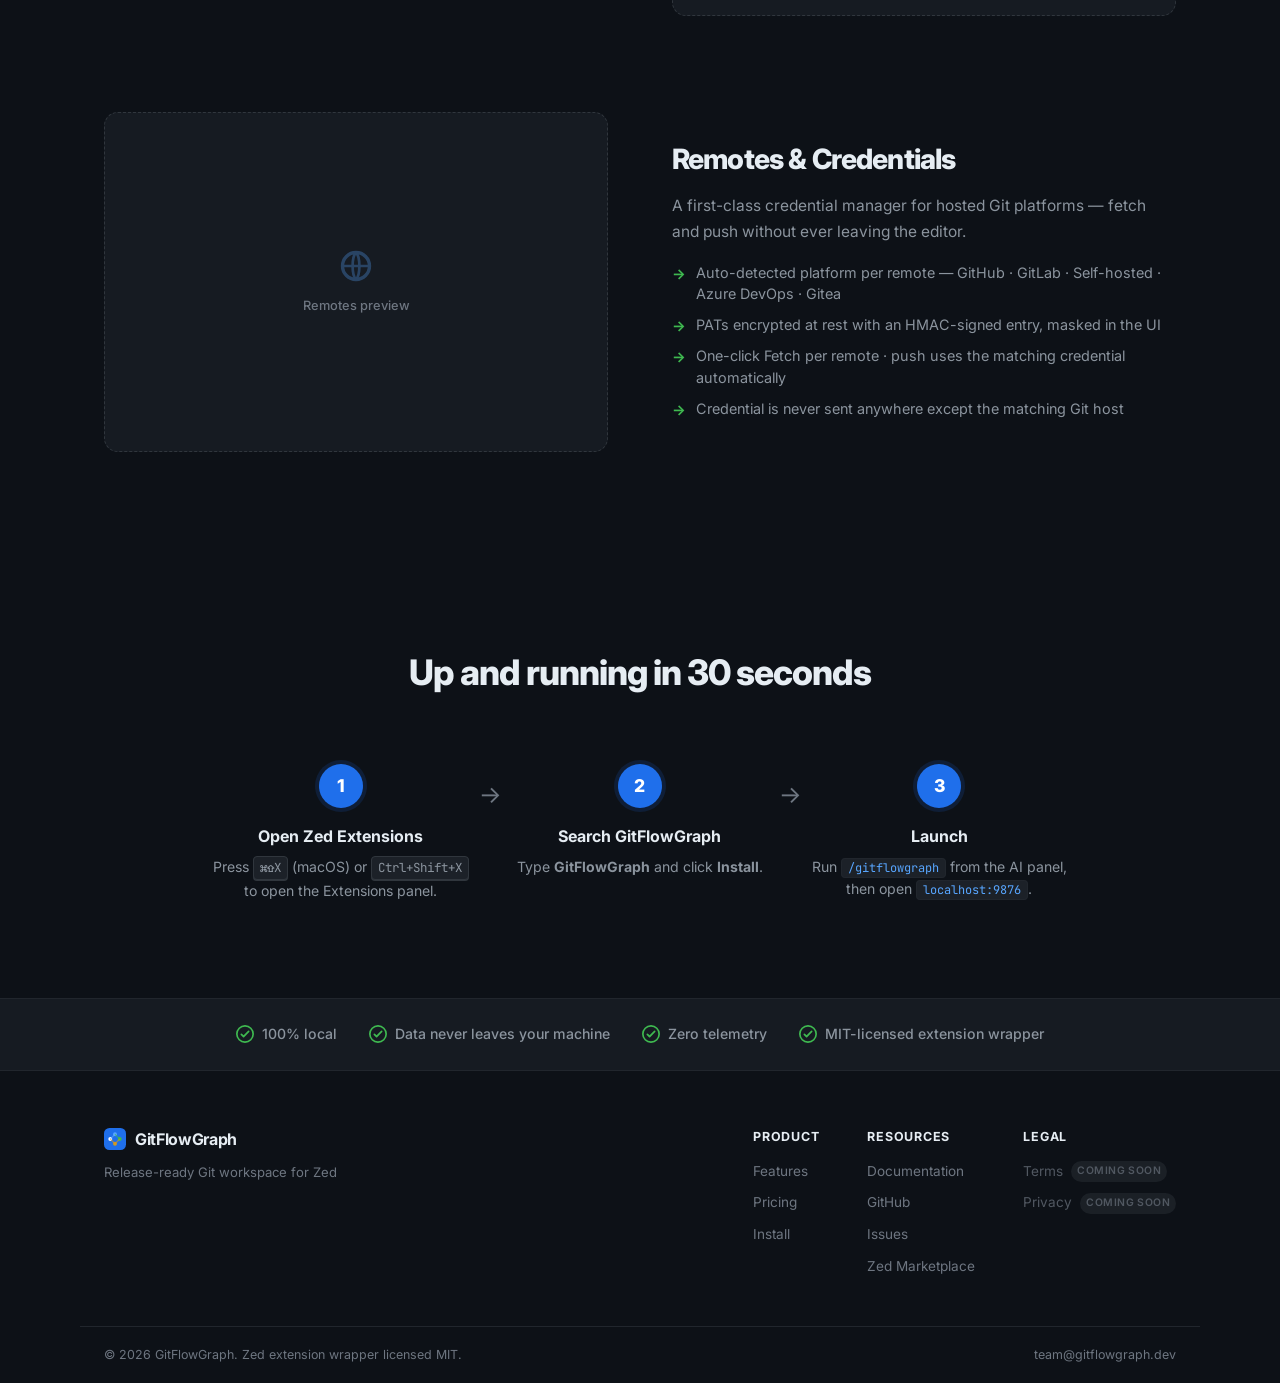
==== commit 6b6f5253: "update index" ====
--- a/docs/index.html
+++ b/docs/index.html
@@ -1,26 +1,44 @@
 <!DOCTYPE html>
-<html lang="zh-CN">
+<html lang="en" data-i18n-title="meta.title">
 <head>
   <meta charset="UTF-8" />
   <meta name="viewport" content="width=device-width, initial-scale=1.0" />
-  <title>GitFlowGraph — Zed 的 Git 可视化工作区</title>
-  <meta name="description" content="交互式提交图谱、Smart Diff（开发 / 发布 / 工作流）、发布管理、Hotfix 向导 — 全部内嵌于 Zed 编辑器。" />
-  <meta property="og:title" content="GitFlowGraph" />
-  <meta property="og:description" content="专为 Zed 打造的 Git 可视化工作区。" />
+  <title>GitFlowGraph — Release-Ready Git Workspace for Zed</title>
+  <meta name="description" content="Interactive commit graph, semantic Smart Diff, release management and Hotfix Wizard — all embedded in Zed." data-i18n-content="meta.description" />
+  <meta property="og:title" content="GitFlowGraph — Release-Ready Git Workspace for Zed" data-i18n-content="meta.title" />
+  <meta property="og:description" content="Interactive commit graph, semantic Smart Diff, release management and Hotfix Wizard — all embedded in Zed." data-i18n-content="meta.description" />
   <meta property="og:image" content="assets/og.png" />
+  <meta property="og:type" content="website" />
+  <meta name="twitter:card" content="summary_large_image" />
+  <meta name="twitter:title" content="GitFlowGraph — Release-Ready Git Workspace for Zed" data-i18n-content="meta.title" />
+  <meta name="twitter:description" content="Interactive commit graph, semantic Smart Diff, release management and Hotfix Wizard — all embedded in Zed." data-i18n-content="meta.description" />
   <link rel="icon" href="assets/favicon.svg" type="image/svg+xml" />
+  <link rel="alternate icon" href="data:image/svg+xml;utf8,&lt;svg xmlns=%22http://www.w3.org/2000/svg%22 viewBox=%220 0 28 28%22&gt;&lt;rect width=%2228%22 height=%2228%22 rx=%227%22 fill=%22%231f6feb%22/&gt;&lt;circle cx=%228%22 cy=%2214%22 r=%222.5%22 fill=%22%23fff%22/&gt;&lt;circle cx=%2214%22 cy=%228%22 r=%222.5%22 fill=%22%2358a6ff%22/&gt;&lt;circle cx=%2220%22 cy=%2214%22 r=%222.5%22 fill=%22%233fb950%22/&gt;&lt;circle cx=%2214%22 cy=%2220%22 r=%222.5%22 fill=%22%23d29922%22/&gt;&lt;/svg&gt;" />
   <link rel="preconnect" href="https://fonts.googleapis.com" />
   <link rel="preconnect" href="https://fonts.gstatic.com" crossorigin />
-  <link href="https://fonts.googleapis.com/css2?family=Inter:wght@400;500;600;700&family=JetBrains+Mono:wght@400;500&display=swap" rel="stylesheet" />
+  <link href="https://fonts.googleapis.com/css2?family=Inter:wght@400;500;600;700;800&family=JetBrains+Mono:wght@400;500&display=swap" rel="stylesheet" />
   <link rel="stylesheet" href="styles.css" />
+  <script>
+    // Set <html lang> before first paint to avoid an EN→ZH flash when the
+    // user's saved preference is Chinese. The full applyLang() runs later.
+    (function () {
+      try {
+        var saved = localStorage.getItem('gitflowgraph.lang');
+        if (saved === 'zh') {
+          document.documentElement.setAttribute('lang', 'zh-CN');
+          document.documentElement.classList.add('lang-pending-zh');
+        }
+      } catch (_) { /* localStorage unavailable — fall through */ }
+    })();
+  </script>
 </head>
 <body>
 
   <!-- ── Nav ────────────────────────────────────────────────────────────── -->
   <header class="nav">
     <div class="nav-inner container">
-      <a href="/" class="nav-logo">
-        <svg width="28" height="28" viewBox="0 0 28 28" fill="none">
+      <a href="index.html" class="nav-logo">
+        <svg width="28" height="28" viewBox="0 0 28 28" fill="none" aria-hidden="true">
           <rect width="28" height="28" rx="7" fill="#1f6feb"/>
           <circle cx="8"  cy="14" r="2.5" fill="#fff"/>
           <circle cx="14" cy="8"  r="2.5" fill="#58a6ff"/>
@@ -33,12 +51,28 @@
         </svg>
         <span>GitFlowGraph</span>
       </a>
-      <nav class="nav-links">
-        <a href="#features">功能</a>
-        <a href="pricing.html">定价</a>
-        <a href="https://github.com/DevEloLin/GitFlowGraph" target="_blank">GitHub</a>
+      <nav class="nav-links" id="primary-nav" data-i18n-attr="aria-label:nav.menuLabel" aria-label="Primary">
+        <a href="#features" data-i18n="nav.features">Features</a>
+        <a href="pricing.html" data-i18n="nav.pricing">Pricing</a>
+        <a href="https://github.com/DevEloLin/GitFlowGraph#readme" target="_blank" rel="noopener" data-i18n="nav.docs">Docs</a>
+        <a href="https://github.com/DevEloLin/GitFlowGraph" target="_blank" rel="noopener" data-i18n="nav.github">GitHub</a>
       </nav>
-      <a href="#install" class="btn btn-sm">免费安装</a>
+      <div class="lang-switch" role="group" data-i18n-attr="aria-label:nav.langLabel" aria-label="Language">
+        <button type="button" data-lang-switch="en" class="lang-active" aria-pressed="true" data-i18n="nav.lang.en">EN</button>
+        <button type="button" data-lang-switch="zh" aria-pressed="false" data-i18n="nav.lang.zh">中文</button>
+      </div>
+      <a href="#install" class="btn btn-sm nav-cta" data-i18n="nav.installFree">Install Free</a>
+      <button
+        type="button"
+        class="nav-toggle"
+        aria-controls="primary-nav"
+        aria-expanded="false"
+        data-i18n-attr="aria-label:nav.toggleLabel"
+        aria-label="Open menu">
+        <span class="nav-toggle-bar"></span>
+        <span class="nav-toggle-bar"></span>
+        <span class="nav-toggle-bar"></span>
+      </button>
     </div>
   </header>
 
@@ -46,33 +80,122 @@
   <section class="hero">
     <div class="container hero-inner">
       <div class="badge">
-        <svg width="12" height="12" viewBox="0 0 16 16" fill="#58a6ff"><path d="M8 0a8 8 0 1 1 0 16A8 8 0 0 1 8 0ZM1.5 8a6.5 6.5 0 1 0 13 0 6.5 6.5 0 0 0-13 0Z"/></svg>
-        Zed Extension
+        <svg width="12" height="12" viewBox="0 0 16 16" fill="#58a6ff" aria-hidden="true"><path d="M8 0a8 8 0 1 1 0 16A8 8 0 0 1 8 0ZM1.5 8a6.5 6.5 0 1 0 13 0 6.5 6.5 0 0 0-13 0Z"/></svg>
+        <span data-i18n="hero.badge">Zed Extension · Release-ready</span>
       </div>
       <h1>
-        在 Zed 内完整掌握<br/>
-        <span class="gradient-text">你的 Git 历史</span>
+        <span data-i18n="hero.title">Master your Git history</span><br/>
+        <span class="gradient-text" data-i18n="hero.titleHighlight">inside Zed</span>
       </h1>
-      <p class="hero-sub">
-        交互式提交图谱、语义化 Smart Diff、发布管理与 Hotfix 向导<br class="br-lg"/>
-        — 全部内嵌于 Zed，无需离开编辑器。
+      <p class="hero-sub" data-i18n="hero.sub">
+        Interactive commit graph, three-mode Smart Diff, release workspace and a guided Hotfix Wizard — all embedded in Zed. No editor switching, no cloud, ever.
       </p>
       <div class="hero-actions">
         <a href="#install" class="btn btn-primary">
-          <svg width="16" height="16" viewBox="0 0 16 16" fill="currentColor"><path d="M2.75 14A1.75 1.75 0 0 1 1 12.25v-2.5a.75.75 0 0 1 1.5 0v2.5c0 .138.112.25.25.25h10.5a.25.25 0 0 0 .25-.25v-2.5a.75.75 0 0 1 1.5 0v2.5A1.75 1.75 0 0 1 13.25 14Z"/><path d="M7.25 7.689V2a.75.75 0 0 1 1.5 0v5.689l1.97-1.97a.749.749 0 1 1 1.06 1.06l-3.25 3.25a.749.749 0 0 1-1.06 0L4.22 6.779a.749.749 0 1 1 1.06-1.06l1.97 1.97Z"/></svg>
-          在 Zed 中安装 — 免费
+          <svg width="16" height="16" viewBox="0 0 16 16" fill="currentColor" aria-hidden="true"><path d="M2.75 14A1.75 1.75 0 0 1 1 12.25v-2.5a.75.75 0 0 1 1.5 0v2.5c0 .138.112.25.25.25h10.5a.25.25 0 0 0 .25-.25v-2.5a.75.75 0 0 1 1.5 0v2.5A1.75 1.75 0 0 1 13.25 14Z"/><path d="M7.25 7.689V2a.75.75 0 0 1 1.5 0v5.689l1.97-1.97a.749.749 0 1 1 1.06 1.06l-3.25 3.25a.749.749 0 0 1-1.06 0L4.22 6.779a.749.749 0 1 1 1.06-1.06l1.97 1.97Z"/></svg>
+          <span data-i18n="hero.installBtn">Install in Zed — Free</span>
         </a>
-        <a href="https://github.com/DevEloLin/GitFlowGraph" class="btn btn-ghost" target="_blank">
-          <svg width="16" height="16" viewBox="0 0 16 16" fill="currentColor"><path d="M8 0C3.58 0 0 3.58 0 8c0 3.54 2.29 6.53 5.47 7.59.4.07.55-.17.55-.38 0-.19-.01-.82-.01-1.49-2.01.37-2.53-.49-2.69-.94-.09-.23-.48-.94-.82-1.13-.28-.15-.68-.52-.01-.53.63-.01 1.08.58 1.23.82.72 1.21 1.87.87 2.33.66.07-.52.28-.87.51-1.07-1.78-.2-3.64-.89-3.64-3.95 0-.87.31-1.59.82-2.15-.08-.2-.36-1.02.08-2.12 0 0 .67-.21 2.2.82.64-.18 1.32-.27 2-.27.68 0 1.36.09 2 .27 1.53-1.04 2.2-.82 2.2-.82.44 1.1.16 1.92.08 2.12.51.56.82 1.27.82 2.15 0 3.07-1.87 3.75-3.65 3.95.29.25.54.73.54 1.48 0 1.07-.01 1.93-.01 2.2 0 .21.15.46.55.38A8.013 8.013 0 0 0 16 8c0-4.42-3.58-8-8-8Z"/></svg>
-          在 GitHub 查看
+        <a href="https://github.com/DevEloLin/GitFlowGraph" class="btn btn-ghost" target="_blank" rel="noopener">
+          <svg width="16" height="16" viewBox="0 0 16 16" fill="currentColor" aria-hidden="true"><path d="M8 0C3.58 0 0 3.58 0 8c0 3.54 2.29 6.53 5.47 7.59.4.07.55-.17.55-.38 0-.19-.01-.82-.01-1.49-2.01.37-2.53-.49-2.69-.94-.09-.23-.48-.94-.82-1.13-.28-.15-.68-.52-.01-.53.63-.01 1.08.58 1.23.82.72 1.21 1.87.87 2.33.66.07-.52.28-.87.51-1.07-1.78-.2-3.64-.89-3.64-3.95 0-.87.31-1.59.82-2.15-.08-.2-.36-1.02.08-2.12 0 0 .67-.21 2.2.82.64-.18 1.32-.27 2-.27.68 0 1.36.09 2 .27 1.53-1.04 2.2-.82 2.2-.82.44 1.1.16 1.92.08 2.12.51.56.82 1.27.82 2.15 0 3.07-1.87 3.75-3.65 3.95.29.25.54.73.54 1.48 0 1.07-.01 1.93-.01 2.2 0 .21.15.46.55.38A8.013 8.013 0 0 0 16 8c0-4.42-3.58-8-8-8Z"/></svg>
+          <span data-i18n="hero.githubBtn">View on GitHub</span>
         </a>
       </div>
       <div class="hero-screenshot">
         <div class="screenshot-chrome">
           <div class="chrome-dots"><span></span><span></span><span></span></div>
-          <div class="chrome-bar"><span class="chrome-url">localhost:9876</span></div>
-        </div>
-        <img src="assets/screenshot-graph.png" alt="GitFlowGraph 提交图谱" class="screenshot-img" />
+          <div class="chrome-bar"><span class="chrome-url" data-i18n="hero.chromeUrl">localhost:9876</span></div>
+        </div>
+        <div class="hero-mock" aria-hidden="true">
+          <!-- SVG mock of a Git graph (renders even without a screenshot file) -->
+          <svg viewBox="0 0 900 460" width="100%" preserveAspectRatio="xMidYMid meet">
+            <defs>
+              <linearGradient id="rowG" x1="0" x2="1">
+                <stop offset="0" stop-color="#161b22"/>
+                <stop offset="1" stop-color="#0d1117"/>
+              </linearGradient>
+              <radialGradient id="headGlow" cx="50%" cy="50%" r="50%">
+                <stop offset="0" stop-color="#58a6ff" stop-opacity=".95"/>
+                <stop offset="1" stop-color="#58a6ff" stop-opacity="0"/>
+              </radialGradient>
+            </defs>
+            <rect width="900" height="460" fill="#0d1117"/>
+            <!-- header strip -->
+            <rect x="0" y="0" width="900" height="36" fill="#161b22"/>
+            <rect x="16" y="11" width="64" height="14" rx="3" fill="#21262d"/>
+            <rect x="92" y="11" width="64" height="14" rx="3" fill="#1f6feb" opacity=".75"/>
+            <rect x="168" y="11" width="64" height="14" rx="3" fill="#21262d"/>
+            <rect x="244" y="11" width="64" height="14" rx="3" fill="#21262d"/>
+            <!-- lanes -->
+            <g stroke-width="2" fill="none" opacity=".85">
+              <path d="M40 60 V 410" stroke="#58a6ff"/>
+              <path d="M80 110 V 410" stroke="#bc8cff"/>
+              <path d="M120 200 V 360" stroke="#3fb950"/>
+              <path d="M160 260 V 410" stroke="#d29922"/>
+              <!-- merges -->
+              <path d="M80 160 C 80 130, 40 130, 40 100" stroke="#bc8cff"/>
+              <path d="M120 240 C 120 215, 80 215, 80 190" stroke="#3fb950"/>
+              <path d="M160 300 C 160 280, 120 280, 120 260" stroke="#d29922"/>
+            </g>
+            <!-- commit dots + glowing HEAD -->
+            <g>
+              <circle cx="40" cy="60" r="14" fill="url(#headGlow)"/>
+              <circle cx="40" cy="60" r="6" fill="#58a6ff" stroke="#fff" stroke-width="2"/>
+              <circle cx="40" cy="100" r="5" fill="#58a6ff"/>
+              <circle cx="80" cy="110" r="5" fill="#bc8cff"/>
+              <circle cx="80" cy="160" r="5" fill="#bc8cff"/>
+              <circle cx="80" cy="190" r="5" fill="#bc8cff"/>
+              <circle cx="120" cy="200" r="5" fill="#3fb950"/>
+              <circle cx="120" cy="240" r="5" fill="#3fb950"/>
+              <circle cx="120" cy="280" r="5" fill="#3fb950"/>
+              <circle cx="120" cy="320" r="5" fill="#3fb950"/>
+              <circle cx="160" cy="300" r="5" fill="#d29922"/>
+              <circle cx="160" cy="340" r="5" fill="#d29922"/>
+              <circle cx="160" cy="380" r="5" fill="#d29922"/>
+              <circle cx="40" cy="380" r="5" fill="#58a6ff"/>
+            </g>
+            <!-- rows / messages -->
+            <g font-family="Inter, sans-serif" font-size="12" fill="#e6edf3">
+              <!-- row 1 (HEAD) -->
+              <rect x="200" y="48" width="680" height="28" fill="#1f2a37" opacity=".55"/>
+              <rect x="216" y="55" width="46" height="14" rx="3" fill="#1f6feb"/>
+              <text x="222" y="65" font-size="10" font-weight="700" fill="#fff">HEAD</text>
+              <rect x="266" y="55" width="36" height="14" rx="3" fill="#3fb950"/>
+              <text x="271" y="65" font-size="10" font-weight="700" fill="#0d1117">main</text>
+              <text x="312" y="65" fill="#e6edf3">feat: launch release workspace</text>
+              <text x="800" y="65" fill="#8b949e" font-family="JetBrains Mono, monospace">a1b2c3d</text>
+              <!-- row 2 -->
+              <rect x="216" y="95" width="58" height="14" rx="3" fill="rgba(210,153,34,0.18)" stroke="#d29922" stroke-width="1"/>
+              <text x="225" y="105" font-size="10" font-weight="700" fill="#d29922">v1.3.0</text>
+              <text x="282" y="105" fill="#e6edf3">⬡ Production  release: cut v1.3.0</text>
+              <text x="800" y="105" fill="#8b949e" font-family="JetBrains Mono, monospace">d4e5f6a</text>
+              <!-- row 3 -->
+              <text x="216" y="145" fill="#e6edf3">fix: payment timeout on retry</text>
+              <text x="800" y="145" fill="#bc8cff" font-family="JetBrains Mono, monospace">7b8c9d0</text>
+              <!-- row 4 -->
+              <text x="216" y="185" fill="#e6edf3">⚠ chore(k8s): bump replica count to 4</text>
+              <text x="800" y="185" fill="#bc8cff" font-family="JetBrains Mono, monospace">2c4e6f8</text>
+              <!-- row 5 -->
+              <rect x="216" y="225" width="56" height="14" rx="3" fill="#3fb950"/>
+              <text x="223" y="235" font-size="10" font-weight="700" fill="#0d1117">staging</text>
+              <text x="280" y="235" fill="#e6edf3">feat: dashboard polish</text>
+              <text x="800" y="235" fill="#3fb950" font-family="JetBrains Mono, monospace">9a0b1c2</text>
+              <!-- row 6 -->
+              <text x="216" y="275" fill="#e6edf3">refactor: extract risk scoring</text>
+              <text x="800" y="275" fill="#3fb950" font-family="JetBrains Mono, monospace">3d4e5f6</text>
+              <!-- row 7 -->
+              <text x="216" y="315" fill="#e6edf3">⚠ terraform: rotate IAM policy</text>
+              <text x="800" y="315" fill="#3fb950" font-family="JetBrains Mono, monospace">5e6f7a8</text>
+              <!-- row 8 -->
+              <rect x="216" y="355" width="60" height="14" rx="3" fill="#d29922"/>
+              <text x="222" y="365" font-size="10" font-weight="700" fill="#0d1117">develop</text>
+              <text x="284" y="365" fill="#e6edf3">docs: bootstrap Workflow diff guide</text>
+              <text x="800" y="365" fill="#d29922" font-family="JetBrains Mono, monospace">6f7a8b9</text>
+              <!-- row 9 -->
+              <text x="216" y="395" fill="#e6edf3">test: hotfix-sync edge cases</text>
+              <text x="800" y="395" fill="#58a6ff" font-family="JetBrains Mono, monospace">8c9d0e1</text>
+            </g>
+          </svg>
+        </div>
       </div>
     </div>
   </section>
@@ -80,14 +203,14 @@
   <!-- ── Strip ─────────────────────────────────────────────────────────── -->
   <div class="strip">
     <div class="container strip-inner">
-      <span class="strip-label">支持格式</span>
-      <span class="pill">YAML</span>
-      <span class="pill">JSON</span>
-      <span class="pill">Terraform / HCL</span>
-      <span class="pill">Kubernetes</span>
-      <span class="pill">GitHub Actions</span>
+      <span class="strip-label" data-i18n="strip.label">Smart Diff supports</span>
+      <span class="pill" data-i18n="strip.tag.yaml">YAML</span>
+      <span class="pill" data-i18n="strip.tag.json">JSON</span>
+      <span class="pill" data-i18n="strip.tag.tf">Terraform / HCL</span>
+      <span class="pill" data-i18n="strip.tag.k8s">Kubernetes</span>
+      <span class="pill" data-i18n="strip.tag.gha">GitHub Actions</span>
       <span class="sep">·</span>
-      <span class="strip-label">100% 本地运行 &nbsp;·&nbsp; 零遥测</span>
+      <span class="strip-label" data-i18n="strip.runtime">100% local · zero telemetry</span>
     </div>
   </div>
 
@@ -95,28 +218,28 @@
   <section class="features" id="features">
     <div class="container">
       <div class="section-header">
-        <h2>完整掌握你的 Git 历史所需的一切</h2>
-        <p>为在编辑器中工作的工程师而生——要答案，不要上下文切换。</p>
+        <h2 data-i18n="features.heading">Everything you need to ship with confidence</h2>
+        <p data-i18n="features.sub">Built for engineers who live in the editor — answers, not context switches.</p>
       </div>
 
       <!-- Git Graph -->
       <div class="feature-block">
         <div class="feature-text">
-          <h3>Git 提交图谱</h3>
-          <p>以交互式多泳道图可视化完整历史，SVG 边缘曲线、发光 HEAD 指示器、环境徽章一应俱全。</p>
-          <ul class="feature-list">
-            <li>每分支独立颜色，贝塞尔曲线连接合并边</li>
-            <li>提交内联显示分支 &amp; Tag 胶囊标签</li>
-            <li>⬡ 环境部署徽章标记已上线提交</li>
-            <li>⚠️ 自动识别 infra / terraform / helm 类提交</li>
-            <li>关键字、正则、作者、分支、日期范围、文件路径多维过滤</li>
-            <li>右键菜单：Checkout、新建分支、Cherry-pick、Reset 等</li>
-          </ul>
-        </div>
-        <div class="feature-visual placeholder">
-          <img src="assets/screenshot-graph-detail.png" alt="Git Graph" onerror="this.style.display='none'" />
-          <div class="placeholder-inner">
-            <svg width="40" height="40" viewBox="0 0 28 28" fill="none" opacity="0.3">
+          <h3 data-i18n="feat.graph.h">Git Commit Graph</h3>
+          <p data-i18n="feat.graph.lead">Render the full history as an interactive multi-lane graph: SVG curves, glowing HEAD ring, branch / tag / environment badges.</p>
+          <ul class="feature-list">
+            <li data-i18n-html="feat.graph.l1">Per-branch lane colors with Bézier-curve merge edges</li>
+            <li data-i18n-html="feat.graph.l2">Inline branch &amp; tag pills, environment hex badges (⬡)</li>
+            <li data-i18n-html="feat.graph.l3">⚠ marker on infra / terraform / helm / k8s commits</li>
+            <li data-i18n-html="feat.graph.l4">Filters: keyword, regex, author, branch, date range, path</li>
+            <li data-i18n-html="feat.graph.l5">Filter Presets — save and reload any combination (Pro)</li>
+            <li data-i18n-html="feat.graph.l6">History limit: 500 commits (Free) · 5,000 (Pro)</li>
+          </ul>
+        </div>
+        <div class="feature-visual placeholder">
+          <img src="assets/screenshot-graph-detail.png" data-i18n-attr="alt:feat.graph.imgAlt" alt="Git graph close-up" onerror="this.style.display='none'" />
+          <div class="placeholder-inner">
+            <svg width="40" height="40" viewBox="0 0 28 28" fill="none" opacity="0.3" aria-hidden="true">
               <circle cx="8"  cy="14" r="3" fill="#58a6ff"/>
               <circle cx="14" cy="8"  r="3" fill="#3fb950"/>
               <circle cx="20" cy="14" r="3" fill="#d29922"/>
@@ -125,7 +248,7 @@
               <line x1="14" y1="8" x2="20" y2="14" stroke="#3fb950" stroke-width="2"/>
               <line x1="8" y1="14" x2="14" y2="20" stroke="#d29922" stroke-width="2"/>
             </svg>
-            <span>提交图谱截图</span>
+            <span data-i18n="feat.graph.placeholder">Commit graph preview</span>
           </div>
         </div>
       </div>
@@ -133,32 +256,55 @@
       <!-- Smart Diff -->
       <div class="feature-block reverse">
         <div class="feature-text">
-          <h3>Smart Diff — 三种上下文模式</h3>
-          <p>不再阅读纯文本差异墙。Smart Diff 理解文件的<em>结构</em>，精确汇报逻辑变更，并按工作上下文分为三种模式。</p>
-          <ul class="feature-list">
-            <li><strong>开发 Diff</strong> — 工作区、暂存区、最近提交、分支 vs 基准对比</li>
-            <li><strong>发布 Diff</strong> — 任意 Tag / 分支对比，结构化文件自动语义分析</li>
-            <li><strong>工作流 Diff</strong> — 自动筛选 CI/CD 文件，按 GitHub Actions / Docker / Terraform / K8s / Helm 分组</li>
+          <h3 data-i18n="feat.diff.h">Smart Diff — three context modes</h3>
+          <p data-i18n-html="feat.diff.lead">Stop reading walls of text. Smart Diff understands the <em>structure</em> of your files and reports what actually changed, grouped by the work you are doing.</p>
+          <ul class="feature-list">
+            <li data-i18n-html="feat.diff.l1"><strong>Development Diff</strong> — working tree, staged, last commit, vs origin/main, custom refs</li>
+            <li data-i18n-html="feat.diff.l2"><strong>Release Diff</strong> — any tag/branch pair, structured files trigger semantic analysis automatically</li>
+            <li data-i18n-html="feat.diff.l3"><strong>Workflow Diff</strong> — auto-filtered to CI/CD &amp; infra files, grouped by GitHub Actions / Docker / Terraform / K8s / Helm</li>
+            <li data-i18n-html="feat.diff.l4">Side-by-side viewer with synchronized scroll and intra-line character highlighting (Pro)</li>
           </ul>
           <div class="code-demo">
-            <div class="code-line modified"><span class="code-op mod">~</span><span class="code-path">spec.template.containers[0].image</span></div>
-            <div class="code-line modified sub"><span class="code-op"></span><span class="code-val">nginx:1.24 <span class="arrow">→</span> nginx:1.25</span></div>
-            <div class="code-line added"><span class="code-op add">+</span><span class="code-path">spec.template.containers[0].resources.limits.memory</span></div>
-            <div class="code-line added sub"><span class="code-op"></span><span class="code-val">128Mi</span></div>
-            <div class="code-line removed"><span class="code-op rem">−</span><span class="code-path">data.config.legacy_mode</span></div>
+            <div class="code-line modified">
+              <span class="code-op mod">~</span>
+              <span class="code-path" data-i18n="feat.diff.codePath1">spec.template.containers[0].image</span>
+            </div>
+            <div class="code-line modified sub">
+              <span class="code-op"></span>
+              <span class="code-val">
+                <span data-i18n="feat.diff.codeVal1">nginx:1.24</span>
+                <span class="arrow">→</span>
+                <span data-i18n="feat.diff.codeVal1To">nginx:1.25</span>
+              </span>
+            </div>
+            <div class="code-line added">
+              <span class="code-op add">+</span>
+              <span class="code-path" data-i18n="feat.diff.codePath2">spec.template.containers[0].resources.limits.memory</span>
+            </div>
+            <div class="code-line added sub">
+              <span class="code-op"></span>
+              <span class="code-val" data-i18n="feat.diff.codeVal2">128Mi</span>
+            </div>
+            <div class="code-line removed">
+              <span class="code-op rem">−</span>
+              <span class="code-path" data-i18n="feat.diff.codePath3">data.config.legacy_mode</span>
+            </div>
           </div>
           <div class="format-pills">
-            <span>YAML</span><span>JSON</span><span>Terraform</span><span>HCL</span>
-          </div>
-        </div>
-        <div class="feature-visual placeholder">
-          <img src="assets/screenshot-smartdiff.png" alt="Smart Diff" onerror="this.style.display='none'" />
-          <div class="placeholder-inner">
-            <svg width="36" height="36" viewBox="0 0 16 16" fill="none" opacity="0.3">
+            <span data-i18n="strip.tag.yaml">YAML</span>
+            <span data-i18n="strip.tag.json">JSON</span>
+            <span data-i18n="strip.tag.terraform">Terraform</span>
+            <span data-i18n="strip.tag.hcl">HCL</span>
+          </div>
+        </div>
+        <div class="feature-visual placeholder">
+          <img src="assets/screenshot-smartdiff.png" data-i18n-attr="alt:feat.diff.imgAlt" alt="Smart Diff structural panel" onerror="this.style.display='none'" />
+          <div class="placeholder-inner">
+            <svg width="36" height="36" viewBox="0 0 16 16" fill="none" opacity="0.3" aria-hidden="true">
               <path d="M8 0a8 8 0 1 1 0 16A8 8 0 0 1 8 0Z" fill="#1f6feb"/>
               <path d="M4 5h8M4 8h6M4 11h4" stroke="#fff" stroke-width="1.5" stroke-linecap="round"/>
             </svg>
-            <span>Smart Diff 截图</span>
+            <span data-i18n="feat.diff.placeholder">Smart Diff preview</span>
           </div>
         </div>
       </div>
@@ -166,71 +312,152 @@
       <!-- Commit Detail -->
       <div class="feature-block">
         <div class="feature-text">
-          <h3>提交详情 &amp; Diff 查看器</h3>
-          <p>点击任意提交，无需跳转，直接在侧边面板查看完整变更详情。</p>
-          <ul class="feature-list">
-            <li>可折叠目录树，含 A / M / D / R 状态徽章及增减行数</li>
-            <li>统一 Diff — 经典 +/- 行差异，token 级着色</li>
-            <li>左右并排 Diff — 字符级行内高亮，双栏同步滚动</li>
-            <li>文件历史 — 查看选中文件被修改的所有提交</li>
-            <li>二进制文件检测，优雅提示而非乱码</li>
-          </ul>
-        </div>
-        <div class="feature-visual placeholder">
-          <img src="assets/screenshot-diff.png" alt="提交详情" onerror="this.style.display='none'" />
-          <div class="placeholder-inner">
-            <svg width="36" height="36" viewBox="0 0 16 16" fill="none" opacity="0.3">
+          <h3 data-i18n-html="feat.detail.h">Commit Detail &amp; Diff Viewer</h3>
+          <p data-i18n="feat.detail.lead">Click any commit to see full metadata, change list and diff in a side panel — never leave the graph.</p>
+          <ul class="feature-list">
+            <li data-i18n-html="feat.detail.l1">Collapsible file tree with A / M / D / R badges and +/− line counts</li>
+            <li data-i18n-html="feat.detail.l2">Unified diff with token-level coloring</li>
+            <li data-i18n-html="feat.detail.l3">Side-by-side diff with synced scroll &amp; character-level highlights (Pro)</li>
+            <li data-i18n-html="feat.detail.l4">Per-file Smart toggle for YAML / JSON / Terraform (Pro)</li>
+            <li data-i18n-html="feat.detail.l5">Binary file detection — clean message, never garbled bytes</li>
+          </ul>
+        </div>
+        <div class="feature-visual placeholder">
+          <img src="assets/screenshot-diff.png" data-i18n-attr="alt:feat.detail.imgAlt" alt="Commit detail panel" onerror="this.style.display='none'" />
+          <div class="placeholder-inner">
+            <svg width="36" height="36" viewBox="0 0 16 16" fill="none" opacity="0.3" aria-hidden="true">
               <path d="M2 2h12v12H2z" stroke="#58a6ff" stroke-width="1.5"/>
               <path d="M5 6h6M5 9h4" stroke="#fff" stroke-width="1.5" stroke-linecap="round"/>
             </svg>
-            <span>提交详情截图</span>
-          </div>
-        </div>
-      </div>
-
-      <!-- Release -->
+            <span data-i18n="feat.detail.placeholder">Commit detail preview</span>
+          </div>
+        </div>
+      </div>
+
+      <!-- Release Workspace -->
       <div class="feature-block reverse">
         <div class="feature-text">
-          <h3>发布管理</h3>
-          <p>从 Git 历史直接提取发布情报，无需任何外部集成。</p>
-          <ul class="feature-list">
-            <li><strong>变更日志</strong> — 对比任意两 ref，自动生成 Breaking / Feature / Fix / Infra 分类日志，支持 Markdown 导出</li>
-            <li><strong>发布风险评分</strong> — 0–100 评分，文件级风险因素明细</li>
-            <li><strong>Actions</strong> — Hotfix 分支同步状态检查，无发布说明 Tag 检测</li>
-            <li><strong>Environments</strong> — 环境流水线网格，实时显示各环境领先 / 落后提交数</li>
-            <li><strong>速度仪表板</strong> — 发布频率、Hotfix 占比、平均提交数等指标</li>
-            <li><strong>Hotfix 向导</strong> — 4 步引导式紧急修复工作流，含脚本预览和一键执行</li>
-          </ul>
-        </div>
-        <div class="feature-visual placeholder">
-          <img src="assets/screenshot-release.png" alt="发布管理" onerror="this.style.display='none'" />
-          <div class="placeholder-inner">
-            <svg width="36" height="36" viewBox="0 0 16 16" fill="none" opacity="0.3">
+          <span class="feature-tag pro" data-i18n="feat.timeline.proTag">Pro</span>
+          <h3 data-i18n="feat.release.h">Release Workspace</h3>
+          <p data-i18n="feat.release.lead">A six-tab dashboard built from your Git history alone — no external integrations needed.</p>
+          <ul class="feature-list">
+            <li data-i18n-html="feat.release.l1"><strong>Launchpad</strong> — one-click pre-flight check with status banner, risk score, sync table and a Markdown export (Pro)</li>
+            <li data-i18n-html="feat.release.l2"><strong>Changelog</strong> — compare any two refs, classify by Conventional Commits, copy as Markdown (generation Pro)</li>
+            <li data-i18n-html="feat.release.l3"><strong>Actions</strong> — hotfix sync detector across main/develop/master, lightweight-tag warnings (Pro)</li>
+            <li data-i18n-html="feat.release.l4"><strong>Environments</strong> — pipeline grid with adjacent-pair ahead/behind, env hex badges in the graph (Pro)</li>
+            <li data-i18n-html="feat.release.l5"><strong>Velocity</strong> — release frequency, hotfix rate, avg commits per release, scrollable history table (Pro)</li>
+            <li data-i18n-html="feat.release.l6"><strong>Hotfix Wizard</strong> — 4-step guided flow: pick prod ref → name branch → cherry-pick → execute &amp; sync-check (Pro)</li>
+          </ul>
+        </div>
+        <div class="feature-visual placeholder">
+          <img src="assets/screenshot-release.png" data-i18n-attr="alt:feat.release.imgAlt" alt="Release workspace" onerror="this.style.display='none'" />
+          <div class="placeholder-inner">
+            <svg width="36" height="36" viewBox="0 0 16 16" fill="none" opacity="0.3" aria-hidden="true">
               <path d="M1 8h14M8 1l7 7-7 7" stroke="#3fb950" stroke-width="1.5" stroke-linecap="round" stroke-linejoin="round"/>
             </svg>
-            <span>发布管理截图</span>
-          </div>
-        </div>
-      </div>
-
-      <!-- Worktrees -->
+            <span data-i18n="feat.release.placeholder">Release dashboard preview</span>
+          </div>
+        </div>
+      </div>
+
+      <!-- File Timeline -->
       <div class="feature-block">
         <div class="feature-text">
-          <h3>Worktrees &amp; 工作区档案</h3>
-          <p>在编辑器内管理 Git 工作树，快速切换多仓库上下文。</p>
-          <ul class="feature-list">
-            <li>列出所有工作树：路径、分支、HEAD、MAIN / LOCKED 状态</li>
-            <li>添加 / 删除工作树，无需离开编辑器</li>
-            <li>命名工作区配置档案，一键切换活跃仓库</li>
-          </ul>
-        </div>
-        <div class="feature-visual placeholder">
-          <img src="assets/screenshot-worktrees.png" alt="Worktrees" onerror="this.style.display='none'" />
-          <div class="placeholder-inner">
-            <svg width="36" height="36" viewBox="0 0 16 16" fill="none" opacity="0.3">
+          <span class="feature-tag pro" data-i18n="feat.timeline.proTag">Pro</span>
+          <h3 data-i18n="feat.timeline.h">File Timeline</h3>
+          <p data-i18n="feat.timeline.lead">Type a file path. See every commit that touched it. Click any two commits — get the side-by-side diff for that exact pair.</p>
+          <ul class="feature-list">
+            <li data-i18n-html="feat.timeline.l1">Per-file commit history with branch/tag annotations and "most recent" marker</li>
+            <li data-i18n-html="feat.timeline.l2">Optional release-range filter — scope the timeline to between two refs</li>
+            <li data-i18n-html="feat.timeline.l3">Auto-orders the two picks by commit timestamp — click in any order</li>
+            <li data-i18n-html="feat.timeline.l4">Jump to Timeline straight from any Smart Diff file (Pro)</li>
+          </ul>
+        </div>
+        <div class="feature-visual placeholder">
+          <img src="assets/screenshot-timeline.png" data-i18n-attr="alt:feat.timeline.imgAlt" alt="File timeline view" onerror="this.style.display='none'" />
+          <div class="placeholder-inner">
+            <svg width="36" height="36" viewBox="0 0 16 16" fill="none" opacity="0.3" aria-hidden="true">
+              <circle cx="3" cy="3" r="1.5" fill="#58a6ff"/>
+              <circle cx="3" cy="8" r="1.5" fill="#bc8cff"/>
+              <circle cx="3" cy="13" r="1.5" fill="#3fb950"/>
+              <line x1="3" y1="3" x2="3" y2="13" stroke="#30363d" stroke-width="1"/>
+              <path d="M7 3h6M7 8h5M7 13h7" stroke="#fff" stroke-width="1.2" stroke-linecap="round"/>
+            </svg>
+            <span data-i18n="feat.timeline.placeholder">File timeline preview</span>
+          </div>
+        </div>
+      </div>
+
+      <!-- Multi-Repo -->
+      <div class="feature-block reverse">
+        <div class="feature-text">
+          <span class="feature-tag pro" data-i18n="feat.multirepo.proTag">Pro</span>
+          <h3 data-i18n="feat.multirepo.h">Multi-Repo Release View</h3>
+          <p data-i18n="feat.multirepo.lead">Run one runtime per repository, then aggregate ahead / behind across all of them in a single table. Built for microservices and split-repo releases.</p>
+          <ul class="feature-list">
+            <li data-i18n-html="feat.multirepo.l1">Add any number of endpoints — each pointing to a runtime + repo</li>
+            <li data-i18n-html="feat.multirepo.l2">Compare a base/head ref pair across every endpoint at once</li>
+            <li data-i18n-html="feat.multirepo.l3">Per-row status: ✓ ok · connected · ✗ error (one failure does not break the rest)</li>
+            <li data-i18n-html="feat.multirepo.l4">Endpoints persist in browser localStorage — re-open and the table is intact</li>
+          </ul>
+        </div>
+        <div class="feature-visual placeholder">
+          <img src="assets/screenshot-multirepo.png" data-i18n-attr="alt:feat.multirepo.imgAlt" alt="Multi-repo release view" onerror="this.style.display='none'" />
+          <div class="placeholder-inner">
+            <svg width="36" height="36" viewBox="0 0 16 16" fill="none" opacity="0.3" aria-hidden="true">
+              <rect x="2" y="2" width="5" height="5" rx="1" fill="#58a6ff"/>
+              <rect x="9" y="2" width="5" height="5" rx="1" fill="#3fb950"/>
+              <rect x="2" y="9" width="5" height="5" rx="1" fill="#d29922"/>
+              <rect x="9" y="9" width="5" height="5" rx="1" fill="#bc8cff"/>
+            </svg>
+            <span data-i18n="feat.multirepo.placeholder">Multi-repo preview</span>
+          </div>
+        </div>
+      </div>
+
+      <!-- Worktrees & Profiles -->
+      <div class="feature-block">
+        <div class="feature-text">
+          <h3 data-i18n-html="feat.wt.h">Worktrees &amp; Workspace Profiles</h3>
+          <p data-i18n="feat.wt.lead">Manage parallel checkouts and switch repository contexts in seconds — no terminal hopping, no stash juggling.</p>
+          <ul class="feature-list">
+            <li data-i18n-html="feat.wt.l1"><strong>Worktrees</strong> — list, add and remove linked worktrees (Pro). MAIN / LOCKED status badges</li>
+            <li data-i18n-html="feat.wt.l2"><strong>Workspace Profiles</strong> — name a folder once, reload as the active repo with a click</li>
+            <li data-i18n-html="feat.wt.l3">Branch-name validation enforces Git rules before any action runs</li>
+            <li data-i18n-html="feat.wt.l4">Active profile shown with a green indicator dot</li>
+          </ul>
+        </div>
+        <div class="feature-visual placeholder">
+          <img src="assets/screenshot-worktrees.png" data-i18n-attr="alt:feat.wt.imgAlt" alt="Worktrees panel" onerror="this.style.display='none'" />
+          <div class="placeholder-inner">
+            <svg width="36" height="36" viewBox="0 0 16 16" fill="none" opacity="0.3" aria-hidden="true">
               <path d="M2 4h12M2 8h8M2 12h10" stroke="#d29922" stroke-width="1.5" stroke-linecap="round"/>
             </svg>
-            <span>Worktrees 截图</span>
+            <span data-i18n="feat.wt.placeholder">Worktrees preview</span>
+          </div>
+        </div>
+      </div>
+
+      <!-- Remotes & Credentials -->
+      <div class="feature-block reverse">
+        <div class="feature-text">
+          <h3 data-i18n-html="feat.remotes.h">Remotes &amp; Credentials</h3>
+          <p data-i18n="feat.remotes.lead">A first-class credential manager for hosted Git platforms — fetch and push without ever leaving the editor.</p>
+          <ul class="feature-list">
+            <li data-i18n-html="feat.remotes.l1">Auto-detected platform per remote — GitHub · GitLab · Self-hosted · Azure DevOps · Gitea</li>
+            <li data-i18n-html="feat.remotes.l2">PATs encrypted at rest with an HMAC-signed entry, masked in the UI</li>
+            <li data-i18n-html="feat.remotes.l3">One-click Fetch per remote · push uses the matching credential automatically</li>
+            <li data-i18n-html="feat.remotes.l4">Credential is never sent anywhere except the matching Git host</li>
+          </ul>
+        </div>
+        <div class="feature-visual placeholder">
+          <img src="assets/screenshot-remotes.png" data-i18n-attr="alt:feat.remotes.imgAlt" alt="Remotes panel" onerror="this.style.display='none'" />
+          <div class="placeholder-inner">
+            <svg width="36" height="36" viewBox="0 0 16 16" fill="none" opacity="0.3" aria-hidden="true">
+              <circle cx="8" cy="8" r="6" stroke="#58a6ff" stroke-width="1.5"/>
+              <path d="M2 8h12M8 2c2 2 2 10 0 12M8 2c-2 2-2 10 0 12" stroke="#58a6ff" stroke-width="1.2"/>
+            </svg>
+            <span data-i18n="feat.remotes.placeholder">Remotes preview</span>
           </div>
         </div>
       </div>
@@ -242,54 +469,54 @@
   <section class="install" id="install">
     <div class="container">
       <div class="section-header">
-        <h2>30 秒上手</h2>
+        <h2 data-i18n="install.heading">Up and running in 30 seconds</h2>
       </div>
       <div class="install-steps">
         <div class="step">
           <div class="step-num">1</div>
           <div class="step-body">
-            <h4>打开 Zed 插件市场</h4>
-            <p>按 <kbd>⌘⇧X</kbd> 打开 Extensions 面板。</p>
+            <h4 data-i18n="install.s1.title">Open Zed Extensions</h4>
+            <p data-i18n-html="install.s1.body">Press <kbd>⌘⇧X</kbd> (macOS) or <kbd>Ctrl+Shift+X</kbd> to open the Extensions panel.</p>
           </div>
         </div>
         <div class="step-arrow">→</div>
         <div class="step">
           <div class="step-num">2</div>
           <div class="step-body">
-            <h4>搜索 GitFlowGraph</h4>
-            <p>输入 <strong>GitFlowGraph</strong> 并点击 <strong>Install</strong>。</p>
+            <h4 data-i18n="install.s2.title">Search GitFlowGraph</h4>
+            <p data-i18n-html="install.s2.body">Type <strong>GitFlowGraph</strong> and click <strong>Install</strong>.</p>
           </div>
         </div>
         <div class="step-arrow">→</div>
         <div class="step">
           <div class="step-num">3</div>
           <div class="step-body">
-            <h4>启动</h4>
-            <p>在 AI 面板输入 <code>/gitflowgraph</code>，然后打开 <code>localhost:9876</code>。</p>
+            <h4 data-i18n="install.s3.title">Launch</h4>
+            <p data-i18n-html="install.s3.body">Run <code>/gitflowgraph</code> from the AI panel, then open <code>localhost:9876</code>.</p>
           </div>
         </div>
       </div>
     </div>
   </section>
 
-  <!-- ── Privacy ───────────────────────────────────────────────────────── -->
+  <!-- ── Privacy strip ──────────────────────────────────────────────────── -->
   <div class="privacy-strip">
     <div class="container privacy-inner">
       <div class="privacy-item">
-        <svg width="18" height="18" viewBox="0 0 16 16" fill="#3fb950"><path d="M8 0a8 8 0 1 1 0 16A8 8 0 0 1 8 0ZM1.5 8a6.5 6.5 0 1 0 13 0 6.5 6.5 0 0 0-13 0Zm10.28-1.72-4.5 4.5a.75.75 0 0 1-1.06 0l-2-2a.749.749 0 1 1 1.06-1.06l1.47 1.47 3.97-3.97a.749.749 0 1 1 1.06 1.06Z"/></svg>
-        100% 本地运行
+        <svg width="18" height="18" viewBox="0 0 16 16" fill="#3fb950" aria-hidden="true"><path d="M8 0a8 8 0 1 1 0 16A8 8 0 0 1 8 0ZM1.5 8a6.5 6.5 0 1 0 13 0 6.5 6.5 0 0 0-13 0Zm10.28-1.72-4.5 4.5a.75.75 0 0 1-1.06 0l-2-2a.749.749 0 1 1 1.06-1.06l1.47 1.47 3.97-3.97a.749.749 0 1 1 1.06 1.06Z"/></svg>
+        <span data-i18n="privacy.local">100% local</span>
       </div>
       <div class="privacy-item">
-        <svg width="18" height="18" viewBox="0 0 16 16" fill="#3fb950"><path d="M8 0a8 8 0 1 1 0 16A8 8 0 0 1 8 0ZM1.5 8a6.5 6.5 0 1 0 13 0 6.5 6.5 0 0 0-13 0Zm10.28-1.72-4.5 4.5a.75.75 0 0 1-1.06 0l-2-2a.749.749 0 1 1 1.06-1.06l1.47 1.47 3.97-3.97a.749.749 0 1 1 1.06 1.06Z"/></svg>
-        数据不离开你的机器
+        <svg width="18" height="18" viewBox="0 0 16 16" fill="#3fb950" aria-hidden="true"><path d="M8 0a8 8 0 1 1 0 16A8 8 0 0 1 8 0ZM1.5 8a6.5 6.5 0 1 0 13 0 6.5 6.5 0 0 0-13 0Zm10.28-1.72-4.5 4.5a.75.75 0 0 1-1.06 0l-2-2a.749.749 0 1 1 1.06-1.06l1.47 1.47 3.97-3.97a.749.749 0 1 1 1.06 1.06Z"/></svg>
+        <span data-i18n="privacy.noLeave">Data never leaves your machine</span>
       </div>
       <div class="privacy-item">
-        <svg width="18" height="18" viewBox="0 0 16 16" fill="#3fb950"><path d="M8 0a8 8 0 1 1 0 16A8 8 0 0 1 8 0ZM1.5 8a6.5 6.5 0 1 0 13 0 6.5 6.5 0 0 0-13 0Zm10.28-1.72-4.5 4.5a.75.75 0 0 1-1.06 0l-2-2a.749.749 0 1 1 1.06-1.06l1.47 1.47 3.97-3.97a.749.749 0 1 1 1.06 1.06Z"/></svg>
-        零遥测
+        <svg width="18" height="18" viewBox="0 0 16 16" fill="#3fb950" aria-hidden="true"><path d="M8 0a8 8 0 1 1 0 16A8 8 0 0 1 8 0ZM1.5 8a6.5 6.5 0 1 0 13 0 6.5 6.5 0 0 0-13 0Zm10.28-1.72-4.5 4.5a.75.75 0 0 1-1.06 0l-2-2a.749.749 0 1 1 1.06-1.06l1.47 1.47 3.97-3.97a.749.749 0 1 1 1.06 1.06Z"/></svg>
+        <span data-i18n="privacy.noTel">Zero telemetry</span>
       </div>
       <div class="privacy-item">
-        <svg width="18" height="18" viewBox="0 0 16 16" fill="#3fb950"><path d="M8 0a8 8 0 1 1 0 16A8 8 0 0 1 8 0ZM1.5 8a6.5 6.5 0 1 0 13 0 6.5 6.5 0 0 0-13 0Zm10.28-1.72-4.5 4.5a.75.75 0 0 1-1.06 0l-2-2a.749.749 0 1 1 1.06-1.06l1.47 1.47 3.97-3.97a.749.749 0 1 1 1.06 1.06Z"/></svg>
-        扩展本体开源（MIT）
+        <svg width="18" height="18" viewBox="0 0 16 16" fill="#3fb950" aria-hidden="true"><path d="M8 0a8 8 0 1 1 0 16A8 8 0 0 1 8 0ZM1.5 8a6.5 6.5 0 1 0 13 0 6.5 6.5 0 0 0-13 0Zm10.28-1.72-4.5 4.5a.75.75 0 0 1-1.06 0l-2-2a.749.749 0 1 1 1.06-1.06l1.47 1.47 3.97-3.97a.749.749 0 1 1 1.06 1.06Z"/></svg>
+        <span data-i18n="privacy.openSource">MIT-licensed extension wrapper</span>
       </div>
     </div>
   </div>
@@ -298,8 +525,8 @@
   <footer class="footer">
     <div class="container footer-inner">
       <div class="footer-brand">
-        <a href="/" class="nav-logo">
-          <svg width="22" height="22" viewBox="0 0 28 28" fill="none">
+        <a href="index.html" class="nav-logo">
+          <svg width="22" height="22" viewBox="0 0 28 28" fill="none" aria-hidden="true">
             <rect width="28" height="28" rx="7" fill="#1f6feb"/>
             <circle cx="8"  cy="14" r="2.5" fill="#fff"/>
             <circle cx="14" cy="8"  r="2.5" fill="#58a6ff"/>
@@ -312,35 +539,43 @@
           </svg>
           <span>GitFlowGraph</span>
         </a>
-        <p>Zed 的 Git 可视化工作区</p>
+        <p data-i18n="footer.tagline">Release-ready Git workspace for Zed</p>
       </div>
       <div class="footer-links">
         <div class="footer-col">
-          <h5>产品</h5>
-          <a href="#features">功能</a>
-          <a href="pricing.html">定价</a>
-          <a href="#install">安装</a>
+          <h5 data-i18n="footer.product">Product</h5>
+          <a href="#features" data-i18n="footer.features">Features</a>
+          <a href="pricing.html" data-i18n="footer.pricing">Pricing</a>
+          <a href="#install" data-i18n="footer.install">Install</a>
         </div>
         <div class="footer-col">
-          <h5>资源</h5>
-          <a href="https://github.com/DevEloLin/GitFlowGraph" target="_blank">GitHub</a>
-          <a href="https://github.com/DevEloLin/GitFlowGraph/issues" target="_blank">Issues</a>
-          <a href="https://zed.dev/extensions?q=gitflowgraph" target="_blank">Zed 插件市场</a>
+          <h5 data-i18n="footer.resources">Resources</h5>
+          <a href="https://github.com/DevEloLin/GitFlowGraph#readme" target="_blank" rel="noopener" data-i18n="footer.docs">Documentation</a>
+          <a href="https://github.com/DevEloLin/GitFlowGraph" target="_blank" rel="noopener" data-i18n="footer.github">GitHub</a>
+          <a href="https://github.com/DevEloLin/GitFlowGraph/issues" target="_blank" rel="noopener" data-i18n="footer.issues">Issues</a>
+          <a href="https://zed.dev/extensions?q=gitflowgraph" target="_blank" rel="noopener" data-i18n="footer.marketplace">Zed Marketplace</a>
         </div>
         <div class="footer-col">
-          <h5>法律</h5>
-          <a href="/terms">服务条款</a>
-          <a href="/privacy">隐私政策</a>
+          <h5 data-i18n="footer.legal">Legal</h5>
+          <a href="#" class="footer-soon" aria-disabled="true" data-i18n-attr="title:footer.soonTooltip" title="Coming soon">
+            <span data-i18n="footer.terms">Terms</span>
+            <span class="footer-soon-tag" data-i18n="footer.soon">Coming soon</span>
+          </a>
+          <a href="#" class="footer-soon" aria-disabled="true" data-i18n-attr="title:footer.soonTooltip" title="Coming soon">
+            <span data-i18n="footer.privacy">Privacy</span>
+            <span class="footer-soon-tag" data-i18n="footer.soon">Coming soon</span>
+          </a>
         </div>
       </div>
     </div>
     <div class="footer-bottom">
       <div class="container footer-bottom-inner">
-        <span>© 2026 GitFlowGraph. Zed 扩展本体基于 MIT 许可证。</span>
-        <span>team@gitflowgraph.dev</span>
+        <span data-i18n="footer.copyright">© 2026 GitFlowGraph. Zed extension wrapper licensed MIT.</span>
+        <span data-i18n="footer.contact">team@gitflowgraph.dev</span>
       </div>
     </div>
   </footer>
 
+  <script src="assets/i18n.js" defer></script>
 </body>
 </html>
--- a/docs/styles.css
+++ b/docs/styles.css
@@ -32,6 +32,13 @@
 }
 
 html { scroll-behavior: smooth; font-size: 16px; }
+
+/* Prevent EN→ZH content flash for users whose saved preference is Chinese.
+   The inline <head> script adds `lang-pending-zh`; applyLang() removes it
+   and adds `i18n-ready` once translations are written to the DOM. A 700ms
+   safety timeout (in i18n.js) ensures the page is never permanently hidden
+   if JS fails. */
+html.lang-pending-zh:not(.i18n-ready) body { visibility: hidden; }
 
 body {
   font-family: var(--font-sans);
@@ -146,6 +153,42 @@
 }
 .nav-links a:hover { color: var(--text); text-decoration: none; }
 
+/* ── Language switch ─────────────────────────────────────────────────────── */
+.lang-switch {
+  display: inline-flex;
+  align-items: center;
+  gap: 2px;
+  background: var(--bg-2);
+  border: 1px solid var(--border-2);
+  border-radius: 999px;
+  padding: 3px;
+  flex-shrink: 0;
+}
+.lang-switch button {
+  appearance: none;
+  background: transparent;
+  border: 0;
+  color: var(--text-2);
+  font-family: var(--font-sans);
+  font-size: 0.78rem;
+  font-weight: 600;
+  letter-spacing: 0.02em;
+  padding: 5px 12px;
+  border-radius: 999px;
+  cursor: pointer;
+  line-height: 1;
+  transition: color 0.15s, background 0.15s;
+}
+.lang-switch button:hover { color: var(--text); }
+.lang-switch button.lang-active {
+  background: var(--blue-dark);
+  color: #fff;
+  box-shadow: 0 0 0 1px rgba(255, 255, 255, 0.06) inset;
+}
+@media (max-width: 640px) {
+  .lang-switch button { padding: 4px 9px; font-size: 0.72rem; }
+}
+
 /* ── Hero ────────────────────────────────────────────────────────────────── */
 .hero {
   padding: 96px 0 64px;
@@ -280,6 +323,14 @@
   object-position: top;
 }
 
+.hero-mock {
+  width: 100%;
+  background: #0d1117;
+  display: block;
+  line-height: 0;
+}
+.hero-mock svg { display: block; width: 100%; height: auto; }
+
 /* ── Strip ───────────────────────────────────────────────────────────────── */
 .strip {
   background: var(--bg-2);
@@ -847,6 +898,70 @@
 .footer-bottom-inner span {
   font-size: 0.78rem;
   color: var(--text-3);
+}
+
+/* ── Footer "coming soon" links (Terms/Privacy until real pages exist) ──── */
+.footer-soon {
+  display: inline-flex;
+  align-items: center;
+  gap: 8px;
+  cursor: not-allowed;
+  opacity: 0.7;
+}
+.footer-soon:hover { color: var(--text-3); }
+.footer-soon-tag {
+  font-size: 0.65rem;
+  font-weight: 600;
+  letter-spacing: 0.04em;
+  padding: 2px 6px;
+  border-radius: 999px;
+  background: rgba(139, 148, 158, 0.16);
+  color: var(--text-3);
+  text-transform: uppercase;
+}
+
+/* ── Mobile nav toggle (default hidden, shown on narrow viewports) ───────── */
+.nav-toggle {
+  display: none;
+  appearance: none;
+  background: transparent;
+  border: 1px solid var(--border-2);
+  border-radius: 8px;
+  width: 38px;
+  height: 38px;
+  padding: 0;
+  cursor: pointer;
+  position: relative;
+  flex-shrink: 0;
+  transition: border-color 0.15s, background 0.15s;
+}
+.nav-toggle:hover { background: var(--bg-2); border-color: var(--text-3); }
+.nav-toggle:focus-visible {
+  outline: 2px solid var(--blue);
+  outline-offset: 2px;
+}
+.nav-toggle-bar {
+  position: absolute;
+  left: 9px;
+  width: 18px;
+  height: 2px;
+  background: var(--text);
+  border-radius: 2px;
+  transition: transform 0.18s ease, opacity 0.18s ease, top 0.18s ease;
+}
+.nav-toggle-bar:nth-child(1) { top: 12px; }
+.nav-toggle-bar:nth-child(2) { top: 18px; }
+.nav-toggle-bar:nth-child(3) { top: 24px; }
+.nav-toggle[aria-expanded="true"] .nav-toggle-bar:nth-child(1) {
+  top: 18px;
+  transform: rotate(45deg);
+}
+.nav-toggle[aria-expanded="true"] .nav-toggle-bar:nth-child(2) {
+  opacity: 0;
+}
+.nav-toggle[aria-expanded="true"] .nav-toggle-bar:nth-child(3) {
+  top: 18px;
+  transform: rotate(-45deg);
 }
 
 /* ── Responsive ──────────────────────────────────────────────────────────── */
@@ -872,10 +987,57 @@
     margin-left: 0;
     gap: 32px;
   }
+  /* Mid-range: tighten the nav so longer ZH labels still fit */
+  .nav-inner { gap: 16px; }
+  .nav-links { gap: 18px; }
+}
+
+@media (max-width: 768px) {
+  /* Hide desktop nav links + CTA, surface the hamburger button */
+  .nav-toggle { display: inline-flex; align-items: center; justify-content: center; }
+  .nav-cta { display: none; }
+  .nav-inner { gap: 12px; }
+  .nav-links {
+    position: fixed;
+    top: 64px;
+    left: 12px;
+    right: 12px;
+    flex-direction: column;
+    align-items: stretch;
+    gap: 0;
+    padding: 8px;
+    background: var(--bg-2);
+    border: 1px solid var(--border-2);
+    border-radius: 12px;
+    box-shadow: 0 14px 32px rgba(0, 0, 0, 0.45);
+    transform: translateY(-8px);
+    opacity: 0;
+    pointer-events: none;
+    transition: opacity 0.18s ease, transform 0.18s ease;
+    z-index: 30;
+  }
+  .nav-links a {
+    padding: 12px 14px;
+    border-radius: 8px;
+    font-size: 0.95rem;
+    color: var(--text);
+  }
+  .nav-links a + a { border-top: 1px solid var(--border); border-radius: 0; }
+  .nav-links a:first-child { border-top-left-radius: 8px; border-top-right-radius: 8px; }
+  .nav-links a:last-child  { border-bottom-left-radius: 8px; border-bottom-right-radius: 8px; }
+  .nav-links a:hover { background: var(--bg-3); }
+  /* Open state — body class is toggled by the inline JS in the HTML */
+  body.nav-open .nav-links {
+    transform: translateY(0);
+    opacity: 1;
+    pointer-events: auto;
+  }
+  /* Tables wider than viewport: enable horizontal scroll earlier */
+  .compare-wrap { overflow-x: auto; }
+  .compare-table { min-width: 520px; }
 }
 
 @media (max-width: 640px) {
-  .nav-links { display: none; }
   .hero { padding: 64px 0 48px; }
   .hero h1 { font-size: 2rem; }
   .hero-sub { font-size: 0.95rem; }
@@ -890,8 +1052,6 @@
   .section-header { margin-bottom: 40px; }
   .footer-links { flex-wrap: wrap; }
   .footer-bottom-inner { flex-direction: column; align-items: flex-start; gap: 6px; }
-  .compare-wrap { overflow-x: auto; }
-  .compare-table { min-width: 520px; }
   .compare-table .col-free,
   .compare-table .col-pro { width: 72px; }
 }
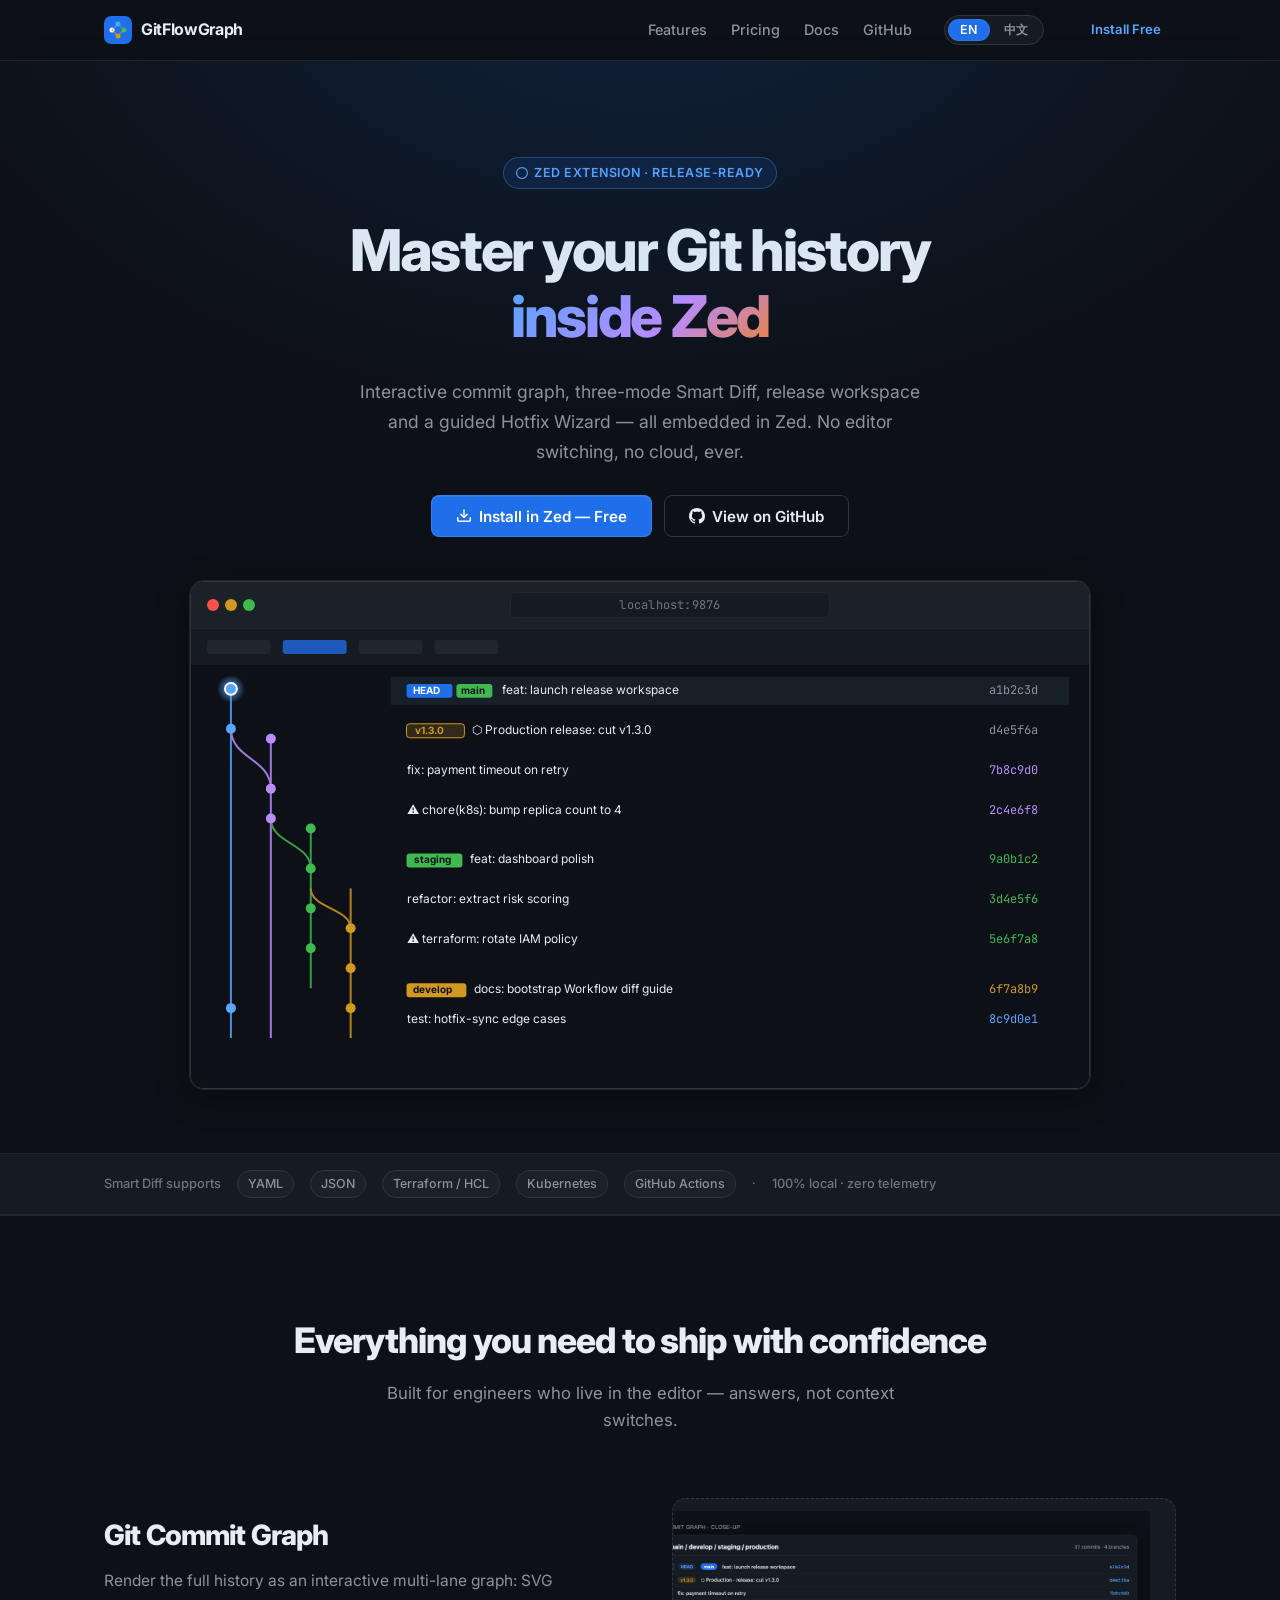
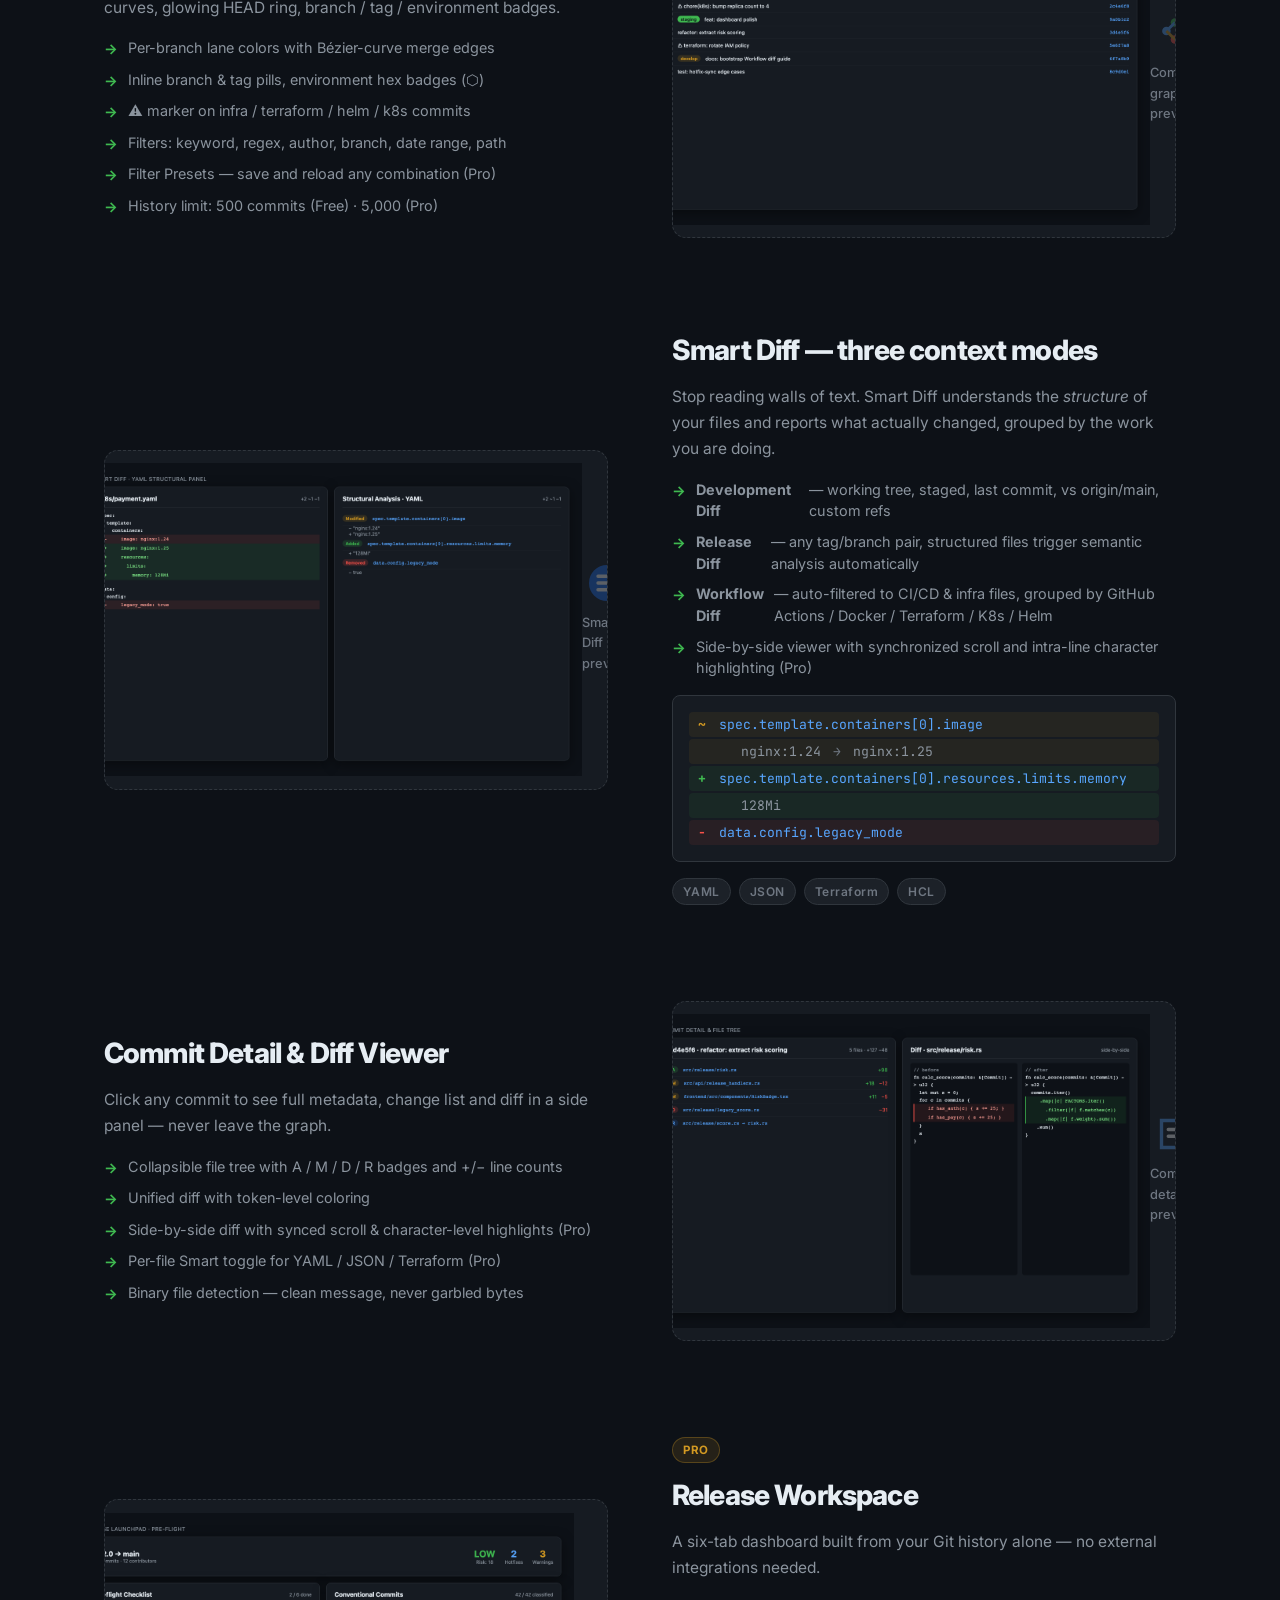
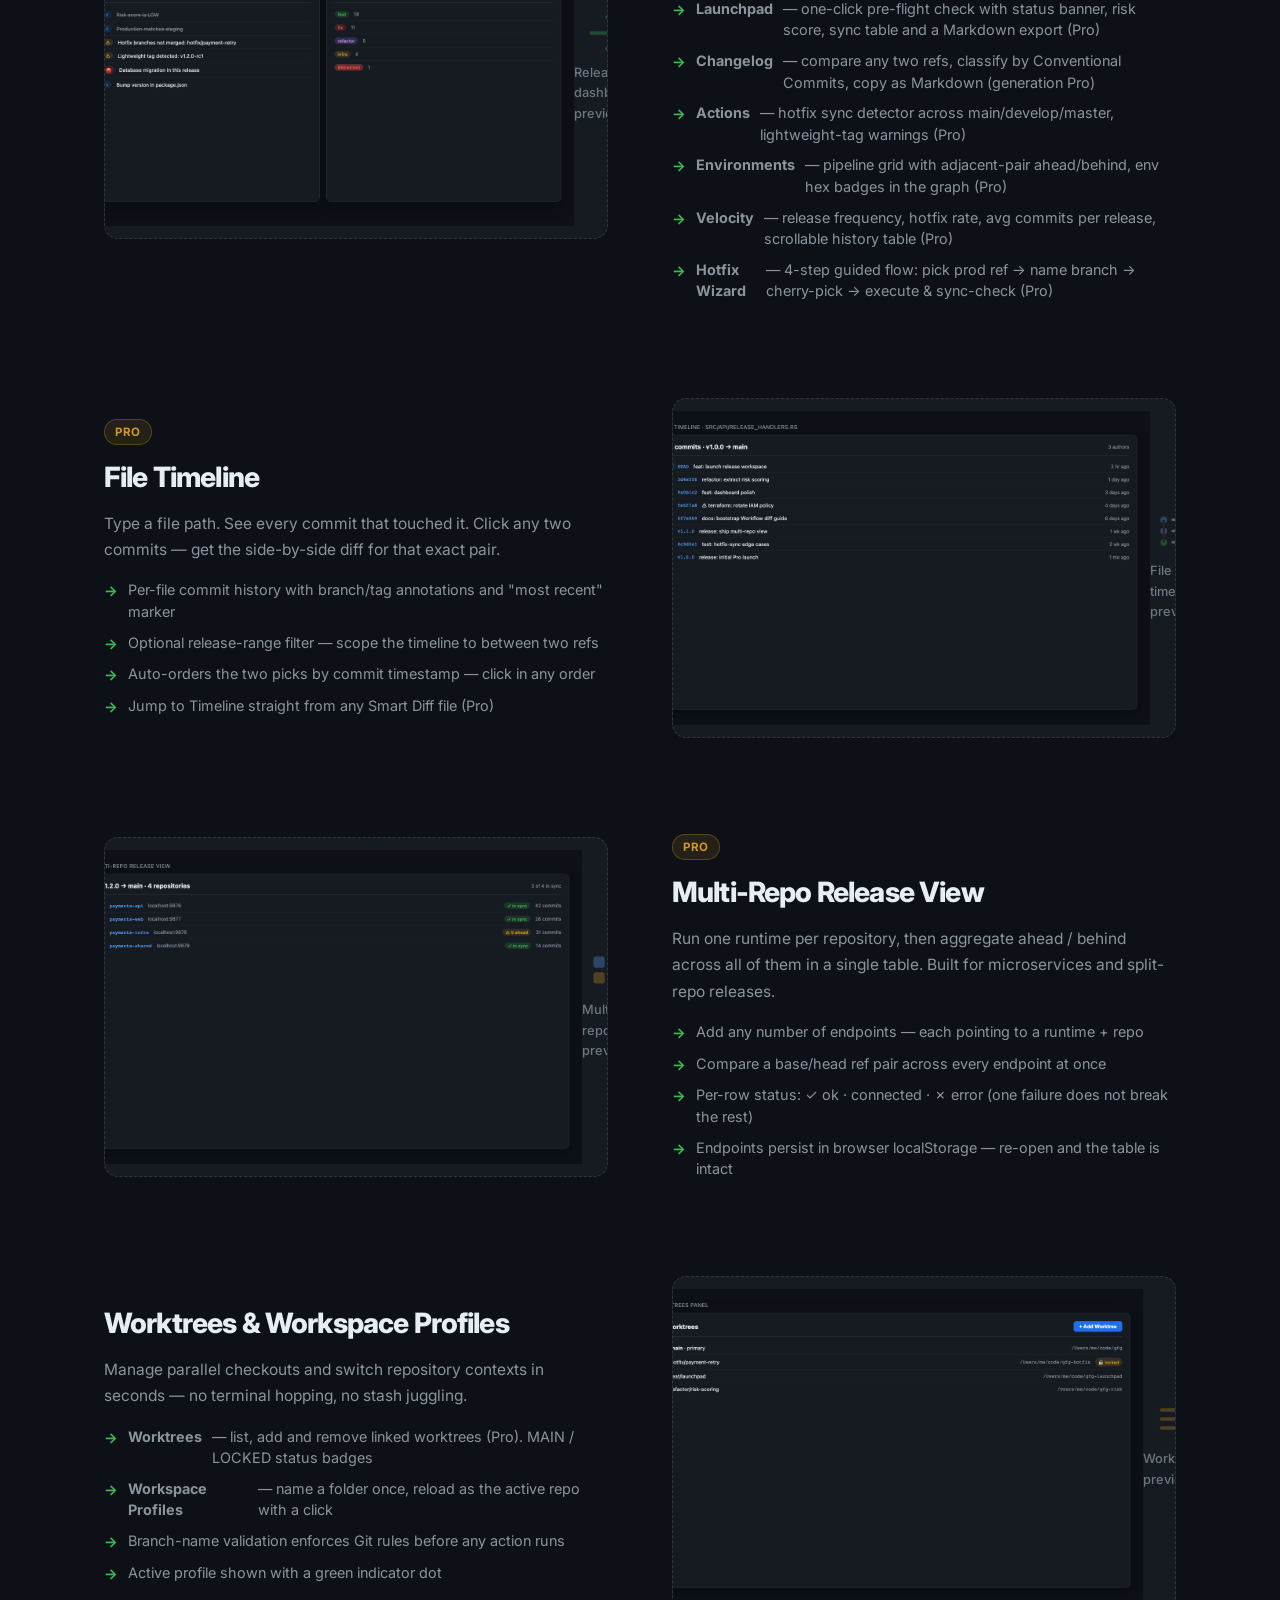
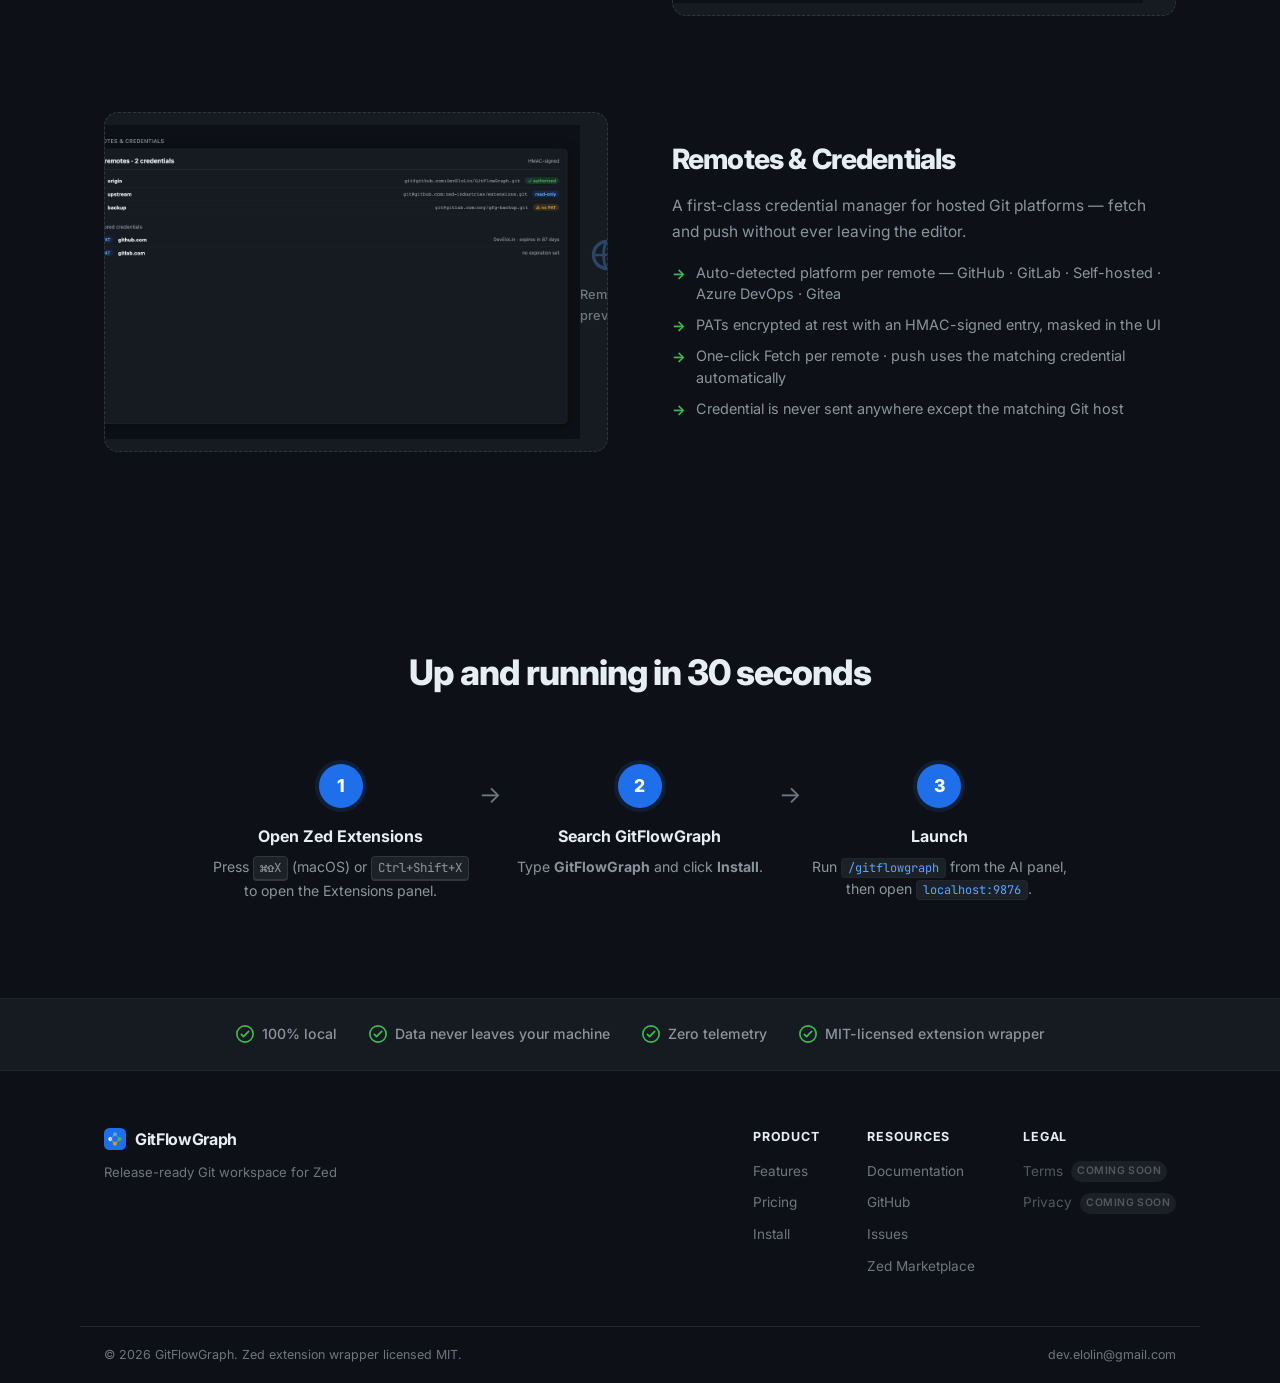
==== commit 17b96196: "chore: replace placeholder domain/email with real ones - extension.toml authors → DevEloLin <dev.elo" ====
--- a/docs/index.html
+++ b/docs/index.html
@@ -571,7 +571,7 @@
     <div class="footer-bottom">
       <div class="container footer-bottom-inner">
         <span data-i18n="footer.copyright">© 2026 GitFlowGraph. Zed extension wrapper licensed MIT.</span>
-        <span data-i18n="footer.contact">team@gitflowgraph.dev</span>
+        <span data-i18n="footer.contact">dev.elolin@gmail.com</span>
       </div>
     </div>
   </footer>
